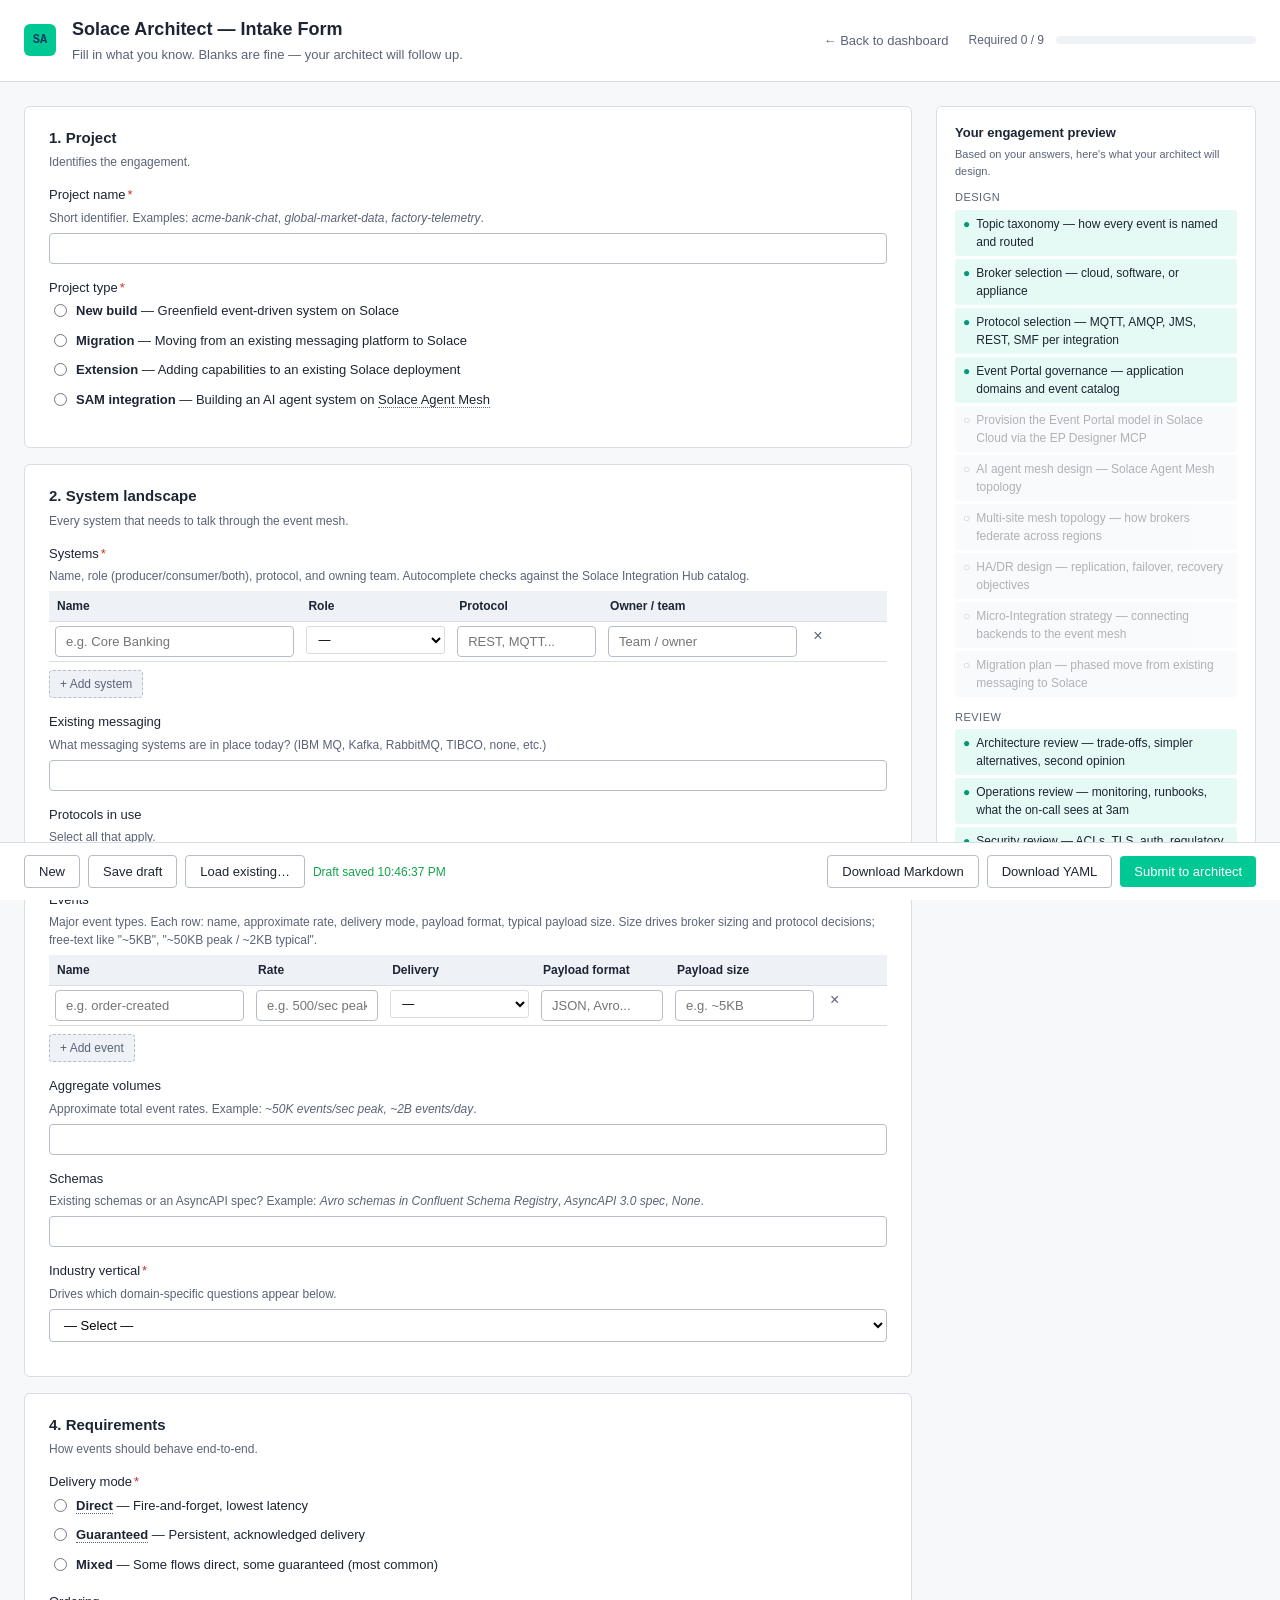
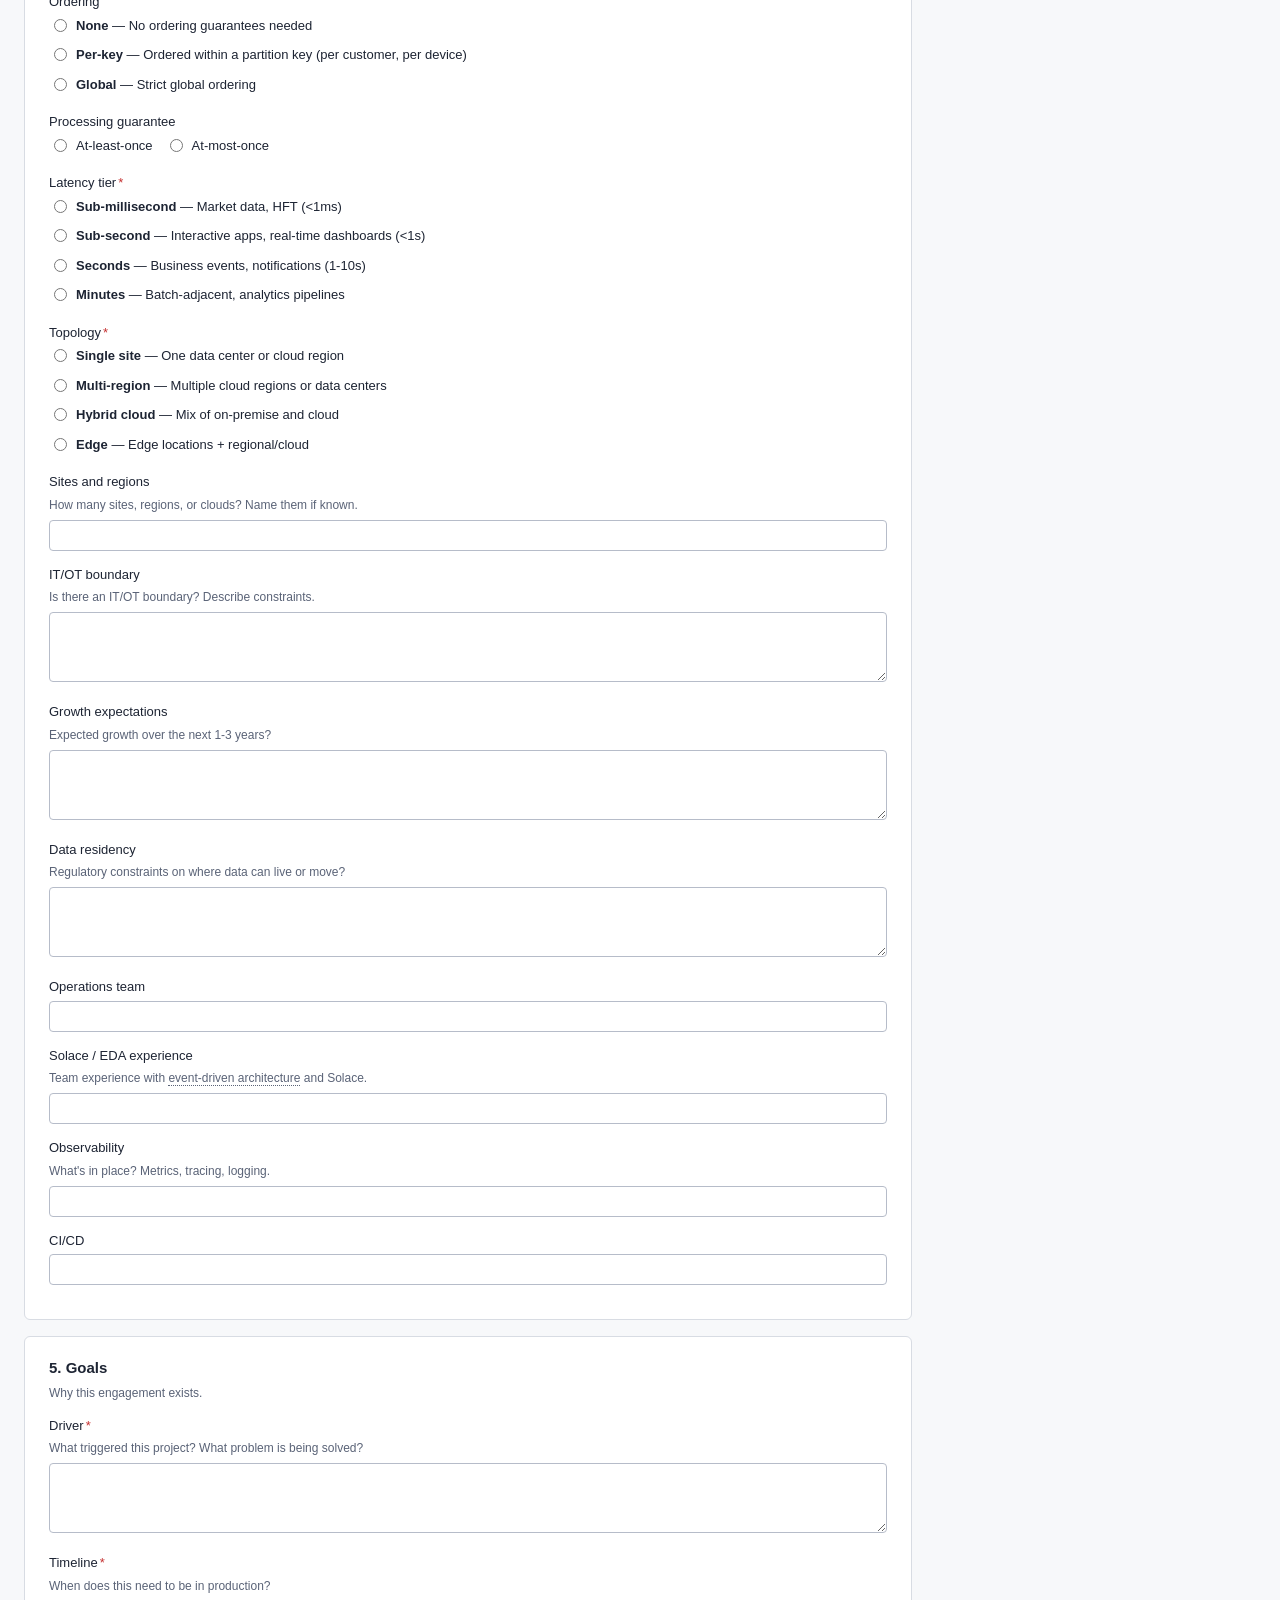
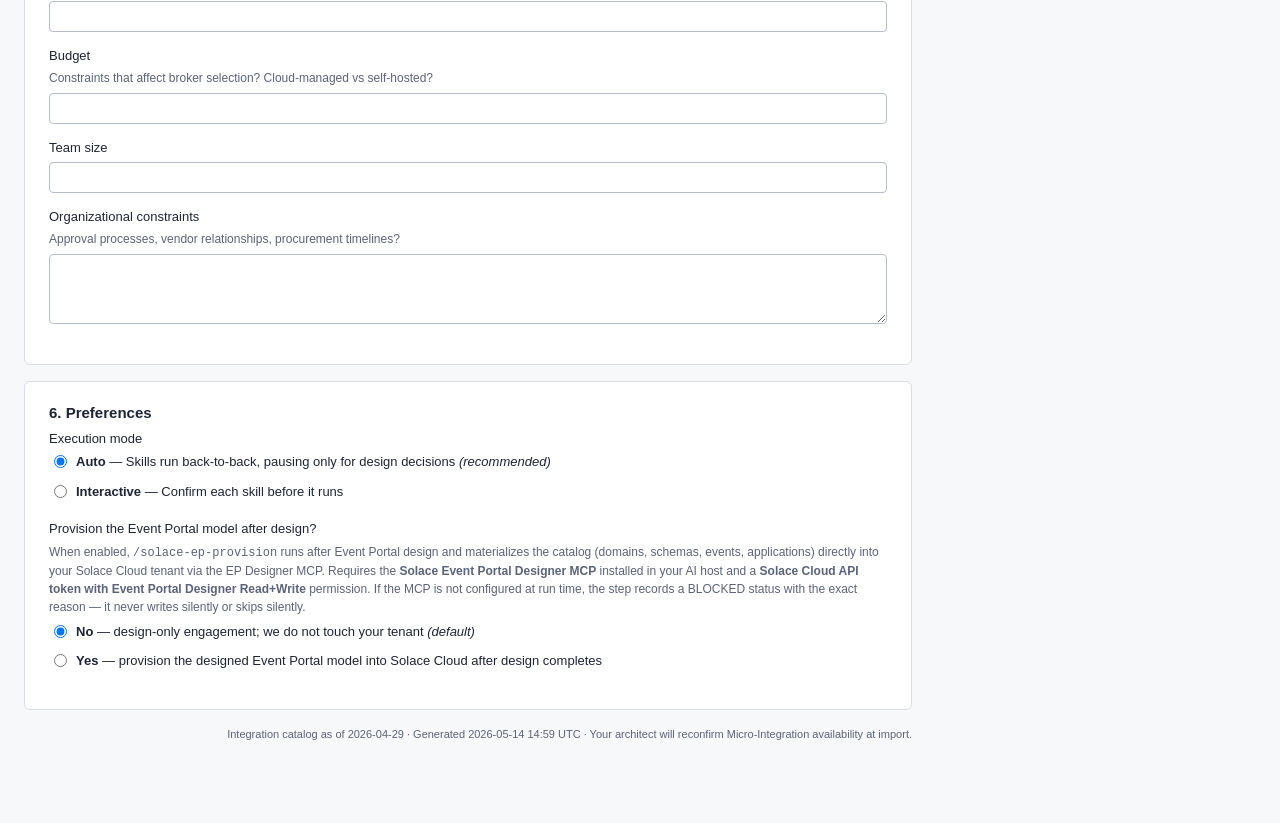
==== plugins/solace-architect-webui-entrypoint/src/solace_architect_webui_entrypoint/webui/intake/index.html @ f6e34185 "Add 'plugins/' from commit '13e31ca97fcaf0ee0a42623e2726225280660645' git-subtree-dir: plugins git-s" ====
<!DOCTYPE html>
<html lang="en">
<head>
<meta charset="utf-8">
<title>Solace Architect — Intake Form</title>
<meta name="viewport" content="width=device-width, initial-scale=1">
<style>
  :root {
    --bg: #f7f8fa;
    --surface: #ffffff;
    --border: #d8dce3;
    --border-strong: #b6bcc9;
    --text: #1d2433;
    --muted: #5a6377;
    --accent: #00c895;
    --accent-dark: #009974;
    --warn: #d97706;
    --error: #c53030;
    --ok: #16a34a;
    --chip-bg: #eef2f7;
    --tooltip-bg: #1d2433;
  }
  * { box-sizing: border-box; }
  body {
    margin: 0;
    font-family: -apple-system, BlinkMacSystemFont, "Segoe UI", Roboto, sans-serif;
    background: var(--bg);
    color: var(--text);
    font-size: 14px;
    line-height: 1.5;
  }
  header {
    background: var(--surface);
    border-bottom: 1px solid var(--border);
    padding: 16px 24px;
    position: sticky;
    top: 0;
    z-index: 100;
  }
  .header-row {
    display: flex;
    justify-content: space-between;
    align-items: center;
    gap: 16px;
    flex-wrap: wrap;
  }
  h1 { font-size: 18px; margin: 0; font-weight: 600; }
  .subtitle { color: var(--muted); font-size: 13px; margin-top: 2px; }
  .progress-wrap {
    display: flex;
    align-items: center;
    gap: 12px;
    font-size: 12px;
    color: var(--muted);
  }
  .progress-bar {
    width: 200px;
    height: 8px;
    background: var(--chip-bg);
    border-radius: 4px;
    overflow: hidden;
  }
  .progress-fill {
    height: 100%;
    background: var(--accent);
    transition: width 0.2s;
  }
  .layout {
    display: grid;
    grid-template-columns: minmax(0, 1fr) 320px;
    gap: 24px;
    padding: 24px;
    max-width: 1400px;
    margin: 0 auto;
  }
  @media (max-width: 980px) {
    .layout { grid-template-columns: 1fr; }
    aside.preview { position: static; }
  }
  main { min-width: 0; }
  section.card {
    background: var(--surface);
    border: 1px solid var(--border);
    border-radius: 6px;
    padding: 20px 24px;
    margin-bottom: 16px;
  }
  section.card h2 {
    font-size: 15px;
    margin: 0 0 4px 0;
    display: flex;
    align-items: center;
    gap: 8px;
  }
  section.card .section-hint {
    color: var(--muted);
    font-size: 12px;
    margin-bottom: 14px;
  }
  .field { margin-bottom: 14px; }
  .field label {
    display: block;
    font-weight: 500;
    margin-bottom: 4px;
    font-size: 13px;
  }
  .field .help {
    color: var(--muted);
    font-size: 12px;
    margin-bottom: 6px;
  }
  .field input[type="text"],
  .field input[type="email"],
  .field textarea,
  .field select {
    width: 100%;
    padding: 7px 10px;
    border: 1px solid var(--border-strong);
    border-radius: 4px;
    font-size: 13px;
    font-family: inherit;
    background: var(--surface);
  }
  .field textarea { min-height: 70px; resize: vertical; }
  .field input:focus, .field textarea:focus, .field select:focus {
    outline: none;
    border-color: var(--accent);
    box-shadow: 0 0 0 2px rgba(0,200,149,0.2);
  }
  .req-marker { color: var(--error); margin-left: 2px; }
  .radio-group, .check-group {
    display: flex;
    flex-direction: column;
    gap: 6px;
  }
  .radio-group.inline, .check-group.inline {
    flex-direction: row;
    flex-wrap: wrap;
    gap: 12px;
  }
  .radio-group label, .check-group label {
    display: flex;
    align-items: flex-start;
    gap: 6px;
    font-weight: normal;
    cursor: pointer;
  }
  .radio-group input, .check-group input { margin-top: 3px; }
  .radio-group .opt-desc {
    color: var(--muted);
    font-size: 12px;
    margin-left: 22px;
    margin-top: -2px;
  }
  table.repeater {
    width: 100%;
    border-collapse: collapse;
    margin-bottom: 8px;
  }
  table.repeater th {
    background: var(--chip-bg);
    text-align: left;
    padding: 6px 8px;
    font-size: 12px;
    font-weight: 600;
    border-bottom: 1px solid var(--border);
  }
  table.repeater td {
    padding: 4px 6px;
    border-bottom: 1px solid var(--border);
    vertical-align: top;
  }
  table.repeater td input, table.repeater td select {
    width: 100%;
    padding: 5px 7px;
    border: 1px solid var(--border);
    border-radius: 3px;
    font-size: 12px;
    font-family: inherit;
  }
  .row-delete {
    background: none;
    border: none;
    color: var(--muted);
    cursor: pointer;
    font-size: 16px;
    padding: 0 4px;
  }
  .row-delete:hover { color: var(--error); }
  .row-add {
    background: var(--chip-bg);
    border: 1px dashed var(--border-strong);
    color: var(--muted);
    padding: 6px 10px;
    border-radius: 4px;
    cursor: pointer;
    font-size: 12px;
  }
  .row-add:hover {
    background: var(--surface);
    color: var(--accent-dark);
    border-color: var(--accent);
    border-style: solid;
  }
  .domain-block { display: none; padding-top: 8px; border-top: 1px dashed var(--border); margin-top: 12px; }
  .domain-block.active { display: block; }
  .domain-block h3 { font-size: 13px; margin: 0 0 10px 0; color: var(--accent-dark); }
  .catalog-hint {
    background: rgba(0,200,149,0.08);
    border-left: 3px solid var(--accent);
    padding: 6px 10px;
    font-size: 12px;
    color: var(--text);
    border-radius: 3px;
    margin-top: 4px;
  }
  .catalog-hint.miss {
    background: rgba(217,119,6,0.08);
    border-left-color: var(--warn);
  }
  .catalog-hint.indirect {
    background: rgba(0,200,149,0.05);
    border-left-color: var(--accent-dark);
  }
  /* Tooltip for jargon */
  .glossed {
    border-bottom: 1px dotted var(--muted);
    cursor: help;
    position: relative;
  }
  .glossed:hover::after {
    content: attr(data-tip);
    position: absolute;
    bottom: 100%;
    left: 0;
    width: 280px;
    padding: 8px 10px;
    background: var(--tooltip-bg);
    color: white;
    border-radius: 4px;
    font-size: 12px;
    line-height: 1.4;
    z-index: 200;
    margin-bottom: 4px;
    box-shadow: 0 2px 6px rgba(0,0,0,0.2);
  }
  /* Sidebar */
  aside.preview {
    position: sticky;
    top: 90px;
    align-self: start;
    background: var(--surface);
    border: 1px solid var(--border);
    border-radius: 6px;
    padding: 16px 18px;
    max-height: calc(100vh - 120px);
    overflow-y: auto;
  }
  aside.preview h3 {
    font-size: 13px;
    margin: 0 0 4px 0;
    color: var(--text);
  }
  aside.preview .preview-hint {
    font-size: 11px;
    color: var(--muted);
    margin-bottom: 10px;
  }
  .phase {
    margin-bottom: 12px;
  }
  .phase-title {
    font-size: 11px;
    text-transform: uppercase;
    color: var(--muted);
    letter-spacing: 0.5px;
    margin-bottom: 4px;
  }
  .outcome {
    font-size: 12px;
    padding: 5px 8px;
    border-radius: 3px;
    margin-bottom: 3px;
    background: var(--chip-bg);
    color: var(--text);
    display: flex;
    gap: 6px;
    align-items: flex-start;
  }
  .outcome.included { background: rgba(0,200,149,0.1); }
  .outcome.always { color: var(--text); }
  .outcome.conditional-off { opacity: 0.35; }
  .outcome .marker { color: var(--accent-dark); font-weight: bold; }
  .outcome .marker.off { color: var(--muted); }
  .preview-count {
    font-size: 12px;
    color: var(--muted);
    padding-top: 8px;
    border-top: 1px solid var(--border);
    margin-top: 8px;
  }
  /* Footer / actions */
  .actions {
    position: sticky;
    bottom: 0;
    background: var(--surface);
    border-top: 1px solid var(--border);
    padding: 12px 24px;
    display: flex;
    gap: 8px;
    align-items: center;
    flex-wrap: wrap;
    z-index: 50;
  }
  .actions .spacer { flex: 1; }
  button.primary {
    background: var(--accent);
    color: white;
    border: none;
    padding: 8px 14px;
    border-radius: 4px;
    cursor: pointer;
    font-size: 13px;
    font-weight: 500;
  }
  button.primary:hover { background: var(--accent-dark); }
  button.secondary {
    background: var(--surface);
    color: var(--text);
    border: 1px solid var(--border-strong);
    padding: 8px 14px;
    border-radius: 4px;
    cursor: pointer;
    font-size: 13px;
  }
  button.secondary:hover { border-color: var(--accent); color: var(--accent-dark); }
  .draft-status {
    font-size: 12px;
    color: var(--muted);
  }
  .draft-status.saved { color: var(--ok); }
  .stamp {
    font-size: 11px;
    color: var(--muted);
    text-align: right;
  }
</style>
</head>
<body>
<header>
  <div class="header-row">
    <div style="display:flex; align-items:center; gap:16px;">
      <a href="/" style="text-decoration:none; display:flex; align-items:center; gap:10px; color:inherit;">
        <span style="display:inline-grid; place-items:center; width:32px; height:32px; border-radius:6px; background:var(--accent); color:#093B5F; font-family:'Space Mono',monospace; font-weight:700; font-size:12px;">SA</span>
      </a>
      <div>
        <h1>Solace Architect — Intake Form</h1>
        <div class="subtitle">Fill in what you know. Blanks are fine — your architect will follow up.</div>
      </div>
    </div>
    <div style="display:flex; align-items:center; gap:20px;">
      <a href="/" style="font-size:13px; color:var(--muted); text-decoration:none;">← Back to dashboard</a>
      <div class="progress-wrap">
        <span id="prog-label">Required 0 / 9</span>
        <div class="progress-bar"><div class="progress-fill" id="prog-fill"></div></div>
      </div>
    </div>
  </div>
</header>

<div class="layout">
<main>

<!-- ── Section 1: Project ─────────────────────────────────────────────── -->
<section class="card">
  <h2>1. Project</h2>
  <div class="section-hint">Identifies the engagement.</div>

  <div class="field">
    <label>Project name<span class="req-marker">*</span></label>
    <div class="help">Short identifier. Examples: <em>acme-bank-chat</em>, <em>global-market-data</em>, <em>factory-telemetry</em>.</div>
    <input type="text" id="project_name" data-path="project.name" data-required="1">
  </div>

  <div class="field">
    <label>Project type<span class="req-marker">*</span></label>
    <div class="radio-group">
      <label><input type="radio" name="project_type" value="new_build" data-path="project.type" data-required="1"> <span><strong>New build</strong> — Greenfield event-driven system on Solace</span></label>
      <label><input type="radio" name="project_type" value="migration" data-path="project.type"> <span><strong>Migration</strong> — Moving from an existing messaging platform to Solace</span></label>
      <label><input type="radio" name="project_type" value="extension" data-path="project.type"> <span><strong>Extension</strong> — Adding capabilities to an existing Solace deployment</span></label>
      <label><input type="radio" name="project_type" value="sam" data-path="project.type"> <span><strong>SAM integration</strong> — Building an AI agent system on <span class="glossed" data-tip="Solace Agent Mesh — Solace's AI agent orchestration framework.">Solace Agent Mesh</span></span></label>
    </div>
  </div>
</section>

<!-- ── Section 2: System Landscape ────────────────────────────────────── -->
<section class="card">
  <h2>2. System landscape</h2>
  <div class="section-hint">Every system that needs to talk through the event mesh.</div>

  <div class="field">
    <label>Systems<span class="req-marker">*</span></label>
    <div class="help">Name, role (producer/consumer/both), protocol, and owning team. Autocomplete checks against the Solace Integration Hub catalog.</div>
    <table class="repeater" id="systems-table">
      <thead>
        <tr>
          <th style="width:30%">Name</th>
          <th style="width:18%">Role</th>
          <th style="width:18%">Protocol</th>
          <th style="width:24%">Owner / team</th>
          <th style="width:10%"></th>
        </tr>
      </thead>
      <tbody id="systems-body"></tbody>
    </table>
    <button class="row-add" type="button" onclick="addSystemRow()">+ Add system</button>
    <div id="catalog-summary"></div>
  </div>

  <div class="field">
    <label>Existing messaging</label>
    <div class="help">What messaging systems are in place today? (IBM MQ, Kafka, RabbitMQ, TIBCO, none, etc.)</div>
    <input type="text" data-path="landscape.existing_messaging">
  </div>

  <div class="field">
    <label>Protocols in use</label>
    <div class="help">Select all that apply.</div>
    <div class="check-group inline">
      <label><input type="checkbox" data-protocol="REST"> REST</label>
      <label><input type="checkbox" data-protocol="MQTT"> MQTT</label>
      <label><input type="checkbox" data-protocol="AMQP"> AMQP</label>
      <label><input type="checkbox" data-protocol="JMS"> JMS</label>
      <label><input type="checkbox" data-protocol="SMF"> SMF</label>
      <label><input type="checkbox" data-protocol="WebSocket"> WebSocket</label>
      <label><input type="checkbox" data-protocol="gRPC"> gRPC</label>
      <label><input type="checkbox" data-protocol="FIX"> FIX</label>
      <label><input type="checkbox" data-protocol="Kafka"> Kafka</label>
    </div>
  </div>

  <div class="field">
    <label>Events</label>
    <div class="help">Major event types. Each row: name, approximate rate, delivery mode, payload format, typical payload size. Size drives broker sizing and protocol decisions; free-text like "~5KB", "~50KB peak / ~2KB typical".</div>
    <table class="repeater" id="events-table">
      <thead>
        <tr>
          <th style="width:24%">Name</th>
          <th style="width:16%">Rate</th>
          <th style="width:18%">Delivery</th>
          <th style="width:16%">Payload format</th>
          <th style="width:18%">Payload size</th>
          <th style="width:8%"></th>
        </tr>
      </thead>
      <tbody id="events-body"></tbody>
    </table>
    <button class="row-add" type="button" onclick="addEventRow()">+ Add event</button>
  </div>

  <div class="field">
    <label>Aggregate volumes</label>
    <div class="help">Approximate total event rates. Example: <em>~50K events/sec peak, ~2B events/day</em>.</div>
    <input type="text" data-path="landscape.volumes">
  </div>

  <div class="field">
    <label>Schemas</label>
    <div class="help">Existing schemas or an AsyncAPI spec? Example: <em>Avro schemas in Confluent Schema Registry</em>, <em>AsyncAPI 3.0 spec</em>, <em>None</em>.</div>
    <input type="text" data-path="landscape.schemas">
  </div>

  <div class="field">
    <label>Industry vertical<span class="req-marker">*</span></label>
    <div class="help">Drives which domain-specific questions appear below.</div>
    <select id="vertical" data-path="landscape.vertical" data-required="1" onchange="onVerticalChange()">
      <option value="">— Select —</option>
      <option value="banking">Banking / Financial Services</option>
      <option value="capital_markets">Capital Markets</option>
      <option value="manufacturing">Manufacturing / IoT</option>
      <option value="healthcare">Healthcare</option>
      <option value="retail">Retail</option>
      <option value="telecom">Telecom</option>
      <option value="logistics">Logistics</option>
      <option value="energy">Energy / Utilities</option>
      <option value="government">Government</option>
      <option value="other">Other</option>
    </select>
  </div>
</section>

<!-- ── Section 3: Domain details (conditional) ────────────────────────── -->
<section class="card" id="domain-card" style="display:none">
  <h2>3. Domain details</h2>
  <div class="section-hint">Industry-specific questions. Only the section matching your vertical is shown.</div>

  <div class="domain-block" data-domain="banking">
    <h3>Banking / Financial Services</h3>
    <div class="field"><label>Regulatory constraints</label>
      <div class="help">PCI-DSS? Data residency rules? Audit trail requirements? Encryption at rest and in transit?</div>
      <textarea data-path="domain.banking.regulatory_constraints"></textarea></div>
    <div class="field"><label>Existing messaging infrastructure</label>
      <div class="help">IBM MQ, TIBCO, Kafka today? This drives Micro-Integration strategy.</div>
      <textarea data-path="domain.banking.existing_messaging_infrastructure"></textarea></div>
    <div class="field"><label>Authorization model</label>
      <div class="help">How do customer permission scopes flow from channel (web, mobile) to backends? Existing IAM (OIDC, SAML)?</div>
      <textarea data-path="domain.banking.authorization_model"></textarea></div>
    <div class="field"><label>Data classification</label>
      <div class="help">Which data classes need <span class="glossed" data-tip="Persistent, acknowledged delivery — the broker spools until the consumer confirms.">Guaranteed messaging</span> versus <span class="glossed" data-tip="Fire-and-forget, lowest latency, no persistence.">Direct messaging</span>?</div>
      <textarea data-path="domain.banking.data_classification"></textarea></div>
    <div class="field"><label>Internal vs customer-facing</label>
      <div class="help">For customers, internal staff, or both?</div>
      <textarea data-path="domain.banking.internal_vs_customer_facing"></textarea></div>
  </div>

  <div class="domain-block" data-domain="capital_markets">
    <h3>Capital Markets</h3>
    <div class="field"><label>Latency budget</label>
      <div class="help">Hot path latency (market data to trader screen)? Audit path latency?</div>
      <textarea data-path="domain.capital_markets.latency_budget"></textarea></div>
    <div class="field"><label>Global topology</label>
      <div class="help">Trading hubs and asset classes per hub.</div>
      <textarea data-path="domain.capital_markets.global_topology"></textarea></div>
    <div class="field"><label>Feed infrastructure</label>
      <div class="help">Feed handlers and providers (Bloomberg, Refinitiv, direct exchange feeds). Protocols they publish on (FIX, proprietary binary, TCP multicast).</div>
      <textarea data-path="domain.capital_markets.feed_infrastructure"></textarea></div>
    <div class="field"><label>Existing messaging</label>
      <div class="help">Existing middleware (Kafka, TIBCO, 29West/Informatica, Solace already)?</div>
      <textarea data-path="domain.capital_markets.existing_messaging"></textarea></div>
    <div class="field"><label>Compliance and replay</label>
      <div class="help">Which event streams must be replayable for regulatory audit? Retention period?</div>
      <textarea data-path="domain.capital_markets.compliance_and_replay"></textarea></div>
  </div>

  <div class="domain-block" data-domain="manufacturing">
    <h3>Manufacturing / IoT</h3>
    <div class="field"><label>OT protocol inventory</label>
      <div class="help">Protocols machines and sensors speak (OPC UA, Modbus, MQTT, DDS, proprietary).</div>
      <textarea data-path="domain.manufacturing.ot_protocol_inventory"></textarea></div>
    <div class="field"><label>Edge constraints</label>
      <div class="help">Compute at the plant floor? Can a Solace Software Event Broker run there? WAN reliability to regional/cloud?</div>
      <textarea data-path="domain.manufacturing.edge_constraints"></textarea></div>
    <div class="field"><label>Telemetry vs command</label>
      <div class="help">One-way telemetry only, or bidirectional with commands?</div>
      <textarea data-path="domain.manufacturing.telemetry_vs_command"></textarea></div>
    <div class="field"><label>Existing historians and MES</label>
      <div class="help">OSIsoft PI, Siemens MindSphere, Rockwell FactoryTalk, etc.?</div>
      <textarea data-path="domain.manufacturing.existing_historians_mes"></textarea></div>
  </div>

  <div class="domain-block" data-domain="healthcare">
    <h3>Healthcare</h3>
    <div class="field"><label>HIPAA / PHI</label>
      <div class="help">Which events contain PHI? Encryption, access control, audit requirements?</div>
      <textarea data-path="domain.healthcare.hipaa_phi"></textarea></div>
    <div class="field"><label>Interoperability standards</label>
      <div class="help">HL7v2, FHIR, or both? What EHR system (Epic, Cerner, Meditech)?</div>
      <textarea data-path="domain.healthcare.interoperability_standards"></textarea></div>
    <div class="field"><label>Real-time vs batch</label>
      <div class="help">Which clinical events need real-time distribution (alerts, orders, results) vs batch (billing, reporting)?</div>
      <textarea data-path="domain.healthcare.realtime_vs_batch"></textarea></div>
  </div>
</section>

<!-- ── Section 4: Requirements ───────────────────────────────────────── -->
<section class="card">
  <h2>4. Requirements</h2>
  <div class="section-hint">How events should behave end-to-end.</div>

  <div class="field">
    <label>Delivery mode<span class="req-marker">*</span></label>
    <div class="radio-group">
      <label><input type="radio" name="delivery_mode" value="direct" data-path="requirements.delivery_mode" data-required="1"> <span><strong><span class="glossed" data-tip="Fire-and-forget, lowest latency, no persistence.">Direct</span></strong> — Fire-and-forget, lowest latency</span></label>
      <label><input type="radio" name="delivery_mode" value="guaranteed" data-path="requirements.delivery_mode"> <span><strong><span class="glossed" data-tip="Persistent, acknowledged delivery — the broker spools until the consumer confirms.">Guaranteed</span></strong> — Persistent, acknowledged delivery</span></label>
      <label><input type="radio" name="delivery_mode" value="mixed" data-path="requirements.delivery_mode"> <span><strong>Mixed</strong> — Some flows direct, some guaranteed (most common)</span></label>
    </div>
  </div>

  <div class="field">
    <label>Ordering</label>
    <div class="radio-group">
      <label><input type="radio" name="ordering" value="none" data-path="requirements.ordering"> <span><strong>None</strong> — No ordering guarantees needed</span></label>
      <label><input type="radio" name="ordering" value="per_key" data-path="requirements.ordering"> <span><strong>Per-key</strong> — Ordered within a partition key (per customer, per device)</span></label>
      <label><input type="radio" name="ordering" value="global" data-path="requirements.ordering"> <span><strong>Global</strong> — Strict global ordering</span></label>
    </div>
  </div>

  <div class="field">
    <label>Processing guarantee</label>
    <div class="radio-group inline">
      <label><input type="radio" name="processing_guarantee" value="at_least_once" data-path="requirements.processing_guarantee"> At-least-once</label>
      <label><input type="radio" name="processing_guarantee" value="at_most_once" data-path="requirements.processing_guarantee"> At-most-once</label>
    </div>
  </div>

  <div class="field">
    <label>Latency tier<span class="req-marker">*</span></label>
    <div class="radio-group">
      <label><input type="radio" name="latency_tier" value="sub_millisecond" data-path="requirements.latency_tier" data-required="1"> <span><strong>Sub-millisecond</strong> — Market data, HFT (&lt;1ms)</span></label>
      <label><input type="radio" name="latency_tier" value="sub_second" data-path="requirements.latency_tier"> <span><strong>Sub-second</strong> — Interactive apps, real-time dashboards (&lt;1s)</span></label>
      <label><input type="radio" name="latency_tier" value="seconds" data-path="requirements.latency_tier"> <span><strong>Seconds</strong> — Business events, notifications (1-10s)</span></label>
      <label><input type="radio" name="latency_tier" value="minutes" data-path="requirements.latency_tier"> <span><strong>Minutes</strong> — Batch-adjacent, analytics pipelines</span></label>
    </div>
  </div>

  <div class="field">
    <label>Topology<span class="req-marker">*</span></label>
    <div class="radio-group">
      <label><input type="radio" name="topology" value="single_site" data-path="requirements.topology" data-required="1" onchange="updatePreview()"> <span><strong>Single site</strong> — One data center or cloud region</span></label>
      <label><input type="radio" name="topology" value="multi_region" data-path="requirements.topology" onchange="updatePreview()"> <span><strong>Multi-region</strong> — Multiple cloud regions or data centers</span></label>
      <label><input type="radio" name="topology" value="hybrid_cloud" data-path="requirements.topology" onchange="updatePreview()"> <span><strong>Hybrid cloud</strong> — Mix of on-premise and cloud</span></label>
      <label><input type="radio" name="topology" value="edge" data-path="requirements.topology" onchange="updatePreview()"> <span><strong>Edge</strong> — Edge locations + regional/cloud</span></label>
    </div>
  </div>

  <div class="field">
    <label>Sites and regions</label>
    <div class="help">How many sites, regions, or clouds? Name them if known.</div>
    <input type="text" data-path="requirements.sites_and_regions">
  </div>

  <div class="field">
    <label>IT/OT boundary</label>
    <div class="help">Is there an IT/OT boundary? Describe constraints.</div>
    <textarea data-path="requirements.it_ot_boundary"></textarea>
  </div>

  <div class="field">
    <label>Growth expectations</label>
    <div class="help">Expected growth over the next 1-3 years?</div>
    <textarea data-path="requirements.growth_expectations"></textarea>
  </div>

  <div class="field">
    <label>Data residency</label>
    <div class="help">Regulatory constraints on where data can live or move?</div>
    <textarea data-path="requirements.data_residency"></textarea>
  </div>

  <div class="field">
    <label>Operations team</label>
    <input type="text" data-path="requirements.operations_team">
  </div>

  <div class="field">
    <label>Solace / EDA experience</label>
    <div class="help">Team experience with <span class="glossed" data-tip="Event-driven architecture — systems coordinated by emitting and reacting to events.">event-driven architecture</span> and Solace.</div>
    <input type="text" data-path="requirements.solace_experience">
  </div>

  <div class="field">
    <label>Observability</label>
    <div class="help">What's in place? Metrics, tracing, logging.</div>
    <input type="text" data-path="requirements.observability">
  </div>

  <div class="field">
    <label>CI/CD</label>
    <input type="text" data-path="requirements.cicd">
  </div>
</section>

<!-- ── Section 5: Goals ──────────────────────────────────────────────── -->
<section class="card">
  <h2>5. Goals</h2>
  <div class="section-hint">Why this engagement exists.</div>

  <div class="field">
    <label>Driver<span class="req-marker">*</span></label>
    <div class="help">What triggered this project? What problem is being solved?</div>
    <textarea data-path="goals.driver" data-required="1"></textarea>
  </div>

  <div class="field">
    <label>Timeline<span class="req-marker">*</span></label>
    <div class="help">When does this need to be in production?</div>
    <input type="text" data-path="goals.timeline" data-required="1">
  </div>

  <div class="field">
    <label>Budget</label>
    <div class="help">Constraints that affect broker selection? Cloud-managed vs self-hosted?</div>
    <input type="text" data-path="goals.budget">
  </div>

  <div class="field">
    <label>Team size</label>
    <input type="text" data-path="goals.team_size">
  </div>

  <div class="field">
    <label>Organizational constraints</label>
    <div class="help">Approval processes, vendor relationships, procurement timelines?</div>
    <textarea data-path="goals.organizational_constraints"></textarea>
  </div>
</section>

<!-- ── Section 6: Preferences ────────────────────────────────────────── -->
<section class="card">
  <h2>6. Preferences</h2>

  <div class="field">
    <label>Execution mode</label>
    <div class="radio-group">
      <label><input type="radio" name="execution_mode" value="auto" data-path="preferences.execution_mode" checked> <span><strong>Auto</strong> — Skills run back-to-back, pausing only for design decisions <em>(recommended)</em></span></label>
      <label><input type="radio" name="execution_mode" value="interactive" data-path="preferences.execution_mode"> <span><strong>Interactive</strong> — Confirm each skill before it runs</span></label>
    </div>
  </div>

  <div class="field">
    <label>Provision the Event Portal model after design?</label>
    <div class="help">When enabled, <code>/solace-ep-provision</code> runs after Event Portal design and materializes the catalog (domains, schemas, events, applications) directly into your Solace Cloud tenant via the EP Designer MCP. Requires the <strong>Solace Event Portal Designer MCP</strong> installed in your AI host and a <strong>Solace Cloud API token with Event Portal Designer Read+Write</strong> permission. If the MCP is not configured at run time, the step records a BLOCKED status with the exact reason — it never writes silently or skips silently.</div>
    <div class="radio-group">
      <label><input type="radio" name="provision_event_portal" value="false" data-path="preferences.provision_event_portal" data-bool="1" checked onchange="updatePreview()"> <span><strong>No</strong> — design-only engagement; we do not touch your tenant <em>(default)</em></span></label>
      <label><input type="radio" name="provision_event_portal" value="true" data-path="preferences.provision_event_portal" data-bool="1" onchange="updatePreview()"> <span><strong>Yes</strong> — provision the designed Event Portal model into Solace Cloud after design completes</span></label>
    </div>
  </div>
</section>

<div class="stamp" id="stamp">
  Integration catalog as of <span id="catalog-refreshed">2026-04-29</span>
  · Generated <span id="generated-at">2026-05-14 14:59 UTC</span>
  · Your architect will reconfirm Micro-Integration availability at import.
</div>

</main>

<aside class="preview">
  <h3>Your engagement preview</h3>
  <div class="preview-hint">Based on your answers, here's what your architect will design.</div>
  <div id="preview-content"></div>
  <div class="preview-count" id="preview-count"></div>
</aside>
</div>

<div class="actions">
  <button class="secondary" type="button" onclick="newIntake()" title="Empty all fields and prepare a fresh intake. Any unsaved draft is discarded.">New</button>
  <button class="secondary" type="button" onclick="saveDraft()">Save draft</button>
  <button class="secondary" type="button" onclick="openLoadIntakeModal()" title="Load an existing engagement's intake into this form for review or copy-paste-edit">Load existing…</button>
  <span class="draft-status" id="draft-status"></span>
  <span class="spacer"></span>
  <button class="secondary" type="button" onclick="downloadMD()">Download Markdown</button>
  <button class="secondary" type="button" id="btn-download-yaml" onclick="downloadYAML()">Download YAML</button>
  <button class="primary" type="button" id="btn-submit" style="display:none" onclick="submitToServer()">Submit to architect</button>
</div>

<!-- Load-existing modal — two ways to populate the form: pick a saved
     engagement, or upload a JSON / YAML / Markdown file shared by a teammate. -->
<div id="load-intake-modal" style="display:none; position:fixed; inset:0; background:rgba(15,42,68,0.45); z-index:300; align-items:center; justify-content:center;">
  <div style="background:var(--surface); border-radius:8px; width:min(560px, 92vw); max-height:85vh; overflow:auto; padding:20px 22px;">
    <h3 style="margin:0 0 4px; color:var(--primary);">Load an existing intake</h3>
    <p style="margin:0 0 14px; color:var(--muted); font-size:13px;">Populate this form from a saved engagement or an intake file shared by a teammate.</p>

    <div style="display:flex; flex-direction:column; gap:18px;">

      <section>
        <div style="font-family:'Space Mono', monospace; font-size:10px; text-transform:uppercase; letter-spacing:1.2px; color:var(--muted); font-weight:700; margin-bottom:8px;">From a saved engagement</div>
        <div id="load-intake-list" style="display:flex; flex-direction:column; gap:6px; max-height:34vh; overflow:auto;">
          <div style="color:var(--muted); font-size:13px;">Loading engagements…</div>
        </div>
      </section>

      <div style="display:flex; align-items:center; gap:10px; color:var(--muted); font-size:11px;">
        <div style="flex:1; height:1px; background:var(--border);"></div>
        <span>OR</span>
        <div style="flex:1; height:1px; background:var(--border);"></div>
      </div>

      <section>
        <div style="font-family:'Space Mono', monospace; font-size:10px; text-transform:uppercase; letter-spacing:1.2px; color:var(--muted); font-weight:700; margin-bottom:8px;">From a file (shared by another user)</div>
        <p style="margin:0 0 10px; color:var(--muted); font-size:12px; line-height:1.5;">Pick a <code>.json</code>, <code>.yaml</code>, or <code>.md</code> file. JSON and YAML round-trip cleanly; Markdown imports best-effort from the structure "Download Markdown" produces.</p>
        <input type="file" id="load-intake-file" accept=".json,.yaml,.yml,.md,application/json,text/yaml,text/markdown" style="display:block; width:100%; padding:8px; border:1px dashed var(--border); border-radius:4px; font-size:13px; cursor:pointer; background:var(--bg);" onchange="loadIntakeFromFile(this.files[0])">
        <div id="load-intake-file-status" style="margin-top:8px; font-size:12px; min-height:16px;"></div>
      </section>
    </div>

    <div style="display:flex; justify-content:flex-end; gap:8px; margin-top:18px;">
      <button class="secondary" type="button" onclick="closeLoadIntakeModal()">Cancel</button>
    </div>
  </div>
</div>

<div id="submit-result" style="display:none; position:fixed; top:80px; right:24px; max-width:380px; background:var(--surface); border:1px solid var(--accent); border-radius:6px; padding:14px 16px; box-shadow:0 4px 16px rgba(0,0,0,0.12); z-index:200;">
  <div style="font-weight:600; color:var(--accent-dark); margin-bottom:6px;">Saved</div>
  <div id="submit-result-body" style="font-size:13px; color:var(--text);"></div>
  <button class="secondary" type="button" style="margin-top:10px;" onclick="document.getElementById('submit-result').style.display='none'">Dismiss</button>
</div>

<script>
// ───────────────────────────────────────────────────────────────────────────
//  Embedded data
// ───────────────────────────────────────────────────────────────────────────
const CATALOG = {"refreshed": "2026-04-29", "entries": [{"name": "Amazon S3", "direction": "Source", "platform": "Cloud-Managed, Self-Managed", "notes": "File/object events into Solace", "category": "Amazon Web Services (AWS)"}, {"name": "Amazon S3 Producer", "direction": "Target", "platform": "Broker Integrated", "notes": "Events from Solace to S3 via REST delivery points", "category": "Amazon Web Services (AWS)"}, {"name": "Amazon SQS", "direction": "Source, Target", "platform": "Broker Integrated, Cloud-Managed, Self-Managed", "notes": "Bridges Solace and SQS queues", "category": "Amazon Web Services (AWS)"}, {"name": "Amazon SNS", "direction": "Target", "platform": "Broker Integrated, Cloud-Managed, Self-Managed", "notes": "Publish events to SNS topics", "category": "Amazon Web Services (AWS)"}, {"name": "Amazon Kinesis Data Streams", "direction": "Source, Target", "platform": "Self-Managed", "notes": "Kinesis clients as event mesh participants", "category": "Amazon Web Services (AWS)"}, {"name": "Amazon MSK", "direction": "Source, Target", "platform": "Broker Integrated", "notes": "Managed Kafka via integrated Kafka bridge", "category": "Amazon Web Services (AWS)"}, {"name": "AWS Lambda Producer", "direction": "Target", "platform": "Broker Integrated", "notes": "Trigger Lambda functions from broker events", "category": "Amazon Web Services (AWS)"}, {"name": "Google Pub/Sub", "direction": "Source, Target", "platform": "Cloud-Managed, Self-Managed", "notes": "Bridge between Solace and GCP Pub/Sub", "category": "Google Cloud Platform (GCP)"}, {"name": "Google Cloud Storage Producer", "direction": "Target", "platform": "Broker Integrated", "notes": "Events to GCS via REST delivery points", "category": "Google Cloud Platform (GCP)"}, {"name": "Google Cloud Functions Producer", "direction": "Target", "platform": "Broker Integrated", "notes": "Trigger Cloud Functions from broker events", "category": "Google Cloud Platform (GCP)"}, {"name": "Google Cloud Run Producer", "direction": "Target", "platform": "Broker Integrated", "notes": "Trigger Cloud Run from broker events", "category": "Google Cloud Platform (GCP)"}, {"name": "Google Cloud Bigtable", "direction": "Target", "platform": "Community", "notes": "Via GCP Cloud Functions", "category": "Google Cloud Platform (GCP)"}, {"name": "Azure Event Hubs Producer", "direction": "Target", "platform": "Broker Integrated", "notes": "Events to Azure Event Hubs", "category": "Microsoft Azure"}, {"name": "Azure Service Bus", "direction": "Source, Target", "platform": "Self-Managed", "notes": "Bridge between Solace and Azure Service Bus", "category": "Microsoft Azure"}, {"name": "Azure Functions Consumer", "direction": "Source", "platform": "Broker Integrated", "notes": "Consume events via Azure Functions", "category": "Microsoft Azure"}, {"name": "Azure Functions Producer", "direction": "Target", "platform": "Broker Integrated", "notes": "Trigger Azure Functions from broker events", "category": "Microsoft Azure"}, {"name": "Azure Data Lake Storage (Gen 2)", "direction": "Target", "platform": "Broker Integrated", "notes": "Store events in ADLS via REST delivery points", "category": "Microsoft Azure"}, {"name": "PostgreSQL CDC", "direction": "Source", "platform": "Cloud-Managed, Self-Managed", "notes": "Event-enable PostgreSQL databases", "category": "Change Data Capture (CDC)"}, {"name": "MySQL CDC", "direction": "Source", "platform": "Cloud-Managed, Self-Managed", "notes": "Event-enable MySQL databases", "category": "Change Data Capture (CDC)"}, {"name": "Oracle CDC", "direction": "Source", "platform": "Self-Managed", "notes": "Event-enable Oracle databases", "category": "Change Data Capture (CDC)"}, {"name": "IBM DB2 CDC", "direction": "Source", "platform": "Self-Managed", "notes": "Event-enable DB2 databases", "category": "Change Data Capture (CDC)"}, {"name": "MongoDB CDC", "direction": "Source", "platform": "Self-Managed", "notes": "Event-enable MongoDB via change streams", "category": "Change Data Capture (CDC)"}, {"name": "Debezium (CDC): MySQL", "direction": "Source", "platform": "Self-Managed", "notes": "MySQL CDC via Debezium", "category": "Change Data Capture (CDC)"}, {"name": "Databases (JPA)", "direction": "Source, Target", "platform": "Self-Managed", "notes": "2-way integration via Java Persistence API; supports many RDBMS", "category": "General database"}, {"name": "Couchbase", "direction": "Source, Target", "platform": "Self-Managed", "notes": "2-way integration via database change protocol (DCP)", "category": "General database"}, {"name": "Snowflake", "direction": "Target", "platform": "Cloud-Managed, Self-Managed", "notes": "Via Snowpipe Streaming API or Snowpipe API with stages", "category": "General database"}, {"name": "Oracle Advanced Queuing (AQ)", "direction": "Source, Target", "platform": "Self-Managed", "notes": "Bridge with Oracle AQ", "category": "General database"}, {"name": "Oracle Golden Gate", "direction": "Source", "platform": "Self-Managed", "notes": "CDC via Oracle GoldenGate", "category": "General database"}, {"name": "Gluesync", "direction": "Source", "platform": "Community", "notes": "Multi-source streaming: SQL Server, PostgreSQL, MariaDB, MySQL, MongoDB, Couchbase", "category": "General database"}, {"name": "Qdrant (Beta)", "direction": "Target", "platform": "Cloud-Managed", "notes": "Vector database for AI/RAG workloads", "category": "General database"}, {"name": "Apache Kafka (Integrated)", "direction": "Source, Target", "platform": "Broker Integrated", "notes": "Built-in Kafka bridge in broker 10.6.1+", "category": "Messaging and eventing"}, {"name": "Aiven Managed Apache Kafka", "direction": "Source, Target", "platform": "Broker Integrated", "notes": "Aiven-hosted Kafka via integrated bridge", "category": "Messaging and eventing"}, {"name": "Confluent", "direction": "Source, Target", "platform": "Broker Integrated", "notes": "Confluent Platform via integrated Kafka bridge", "category": "Messaging and eventing"}, {"name": "Kafka Connect Source", "direction": "Source", "platform": "Self-Managed", "notes": "Solace as Kafka Connect source connector", "category": "Messaging and eventing"}, {"name": "Kafka Connect Sink", "direction": "Target", "platform": "Self-Managed", "notes": "Solace as Kafka Connect sink connector", "category": "Messaging and eventing"}, {"name": "IBM MQ", "direction": "Source, Target", "platform": "Self-Managed", "notes": "Bridge between Solace and IBM MQ", "category": "Messaging and eventing"}, {"name": "JMS", "direction": "Source, Target", "platform": "Self-Managed", "notes": "Generic JMS integration", "category": "Messaging and eventing"}, {"name": "TIBCO EMS", "direction": "Source, Target", "platform": "Self-Managed", "notes": "Bridge between Solace and TIBCO EMS", "category": "Messaging and eventing"}, {"name": "NATS", "direction": "Source, Target", "platform": "Self-Managed", "notes": "Bridge between Solace and NATS", "category": "Messaging and eventing"}, {"name": "MQTT", "direction": "Source, Target", "platform": "Self-Managed", "notes": "Bridge with external MQTT brokers", "category": "Messaging and eventing"}, {"name": "Apigee", "direction": "Source, Target", "platform": "Cloud-Managed, Self-Managed", "notes": "API management integration", "category": "Integration platforms"}, {"name": "Boomi Integration", "direction": "Source, Target", "platform": "Self-Managed", "notes": "Boomi iPaaS connector (Dell Technologies)", "category": "Integration platforms"}, {"name": "MuleSoft Anypoint Platform", "direction": "Source, Target", "platform": "Self-Managed", "notes": "Certified MuleSoft connector; available in Anypoint Exchange", "category": "Integration platforms"}, {"name": "SAP Integration Suite", "direction": "Source, Target", "platform": "Self-Managed", "notes": "SAP IS connects to Solace queues and topics", "category": "Integration platforms"}, {"name": "Apache Spark", "direction": "Source, Target", "platform": "Self-Managed", "notes": "Via Spark DataSource V2 API", "category": "Analytics and stream processing"}, {"name": "Apama Producer", "direction": "Source", "platform": "Community", "notes": "Software AG Apama CEP integration", "category": "Analytics and stream processing"}, {"name": "OPC UA", "direction": "Source, Target", "platform": "Self-Managed", "notes": "Industrial OPC UA protocol bridge", "category": "IoT and industrial"}, {"name": "File Events", "direction": "Source, Target", "platform": "Self-Managed", "notes": "Turn file data into events or events into files", "category": "Files and storage"}, {"name": "SFTP", "direction": "Source, Target", "platform": "Self-Managed", "notes": "SFTP file transfer integration", "category": "Files and storage"}, {"name": "Salesforce", "direction": "Source, Target", "platform": "Self-Managed", "notes": "2-way via Salesforce Pub/Sub gRPC API", "category": "CRM and SaaS"}, {"name": "Solace AI Connector (SAC)", "direction": "Open-source framework", "platform": "Self-Managed", "notes": "Python-based; connects Solace brokers to AI models and services. Runtime for SAM agents and gateways.", "category": "AI and agents"}, {"name": "Standalone LLM Agent (Beta)", "direction": "Agent", "platform": "Self-Managed", "notes": "Pre-built LLM agent", "category": "AI and agents"}, {"name": "Standalone RAG Agent (Beta)", "direction": "Agent", "platform": "Self-Managed", "notes": "Pre-built RAG agent", "category": "AI and agents"}], "indirect_paths": [{"source": "Google Cloud Storage (GCS)", "intermediate": "Google Pub/Sub", "via_mi": "Google Pub/Sub Source MI", "description": "GCS natively sends object change notifications to Pub/Sub. The Google Pub/Sub Source MI ingests those events into Solace. No custom code needed."}, {"source": "AWS CloudWatch", "intermediate": "Amazon SNS / Amazon SQS", "via_mi": "Amazon SQS Source MI", "description": "CloudWatch alarms publish to SNS, which fans out to SQS. The Amazon SQS Source MI ingests from SQS into Solace."}, {"source": "Webhook-capable systems", "intermediate": "Solace REST ingest", "via_mi": "(none — broker-native REST)", "description": "Systems that emit webhooks can POST directly to the broker's REST messaging endpoint. No Micro-Integration needed if REST delivery points are configured."}, {"source": "Azure Blob Storage", "intermediate": "Azure Event Grid / Azure Service Bus", "via_mi": "Azure Service Bus Source MI", "description": "Blob Storage emits events to Event Grid, which routes to Service Bus. The Azure Service Bus Source MI ingests into Solace."}]};
const ROUTING = {"version": 1, "refreshed": "2026-05-11", "skills": [{"name": "solace-topic-design", "command": "/solace-topic-design", "phase": "design", "trigger": "always", "outcome": "Topic taxonomy — how every event is named and routed"}, {"name": "solace-broker-select", "command": "/solace-broker-select", "phase": "design", "trigger": "always", "outcome": "Broker selection — cloud, software, or appliance"}, {"name": "solace-protocol-select", "command": "/solace-protocol-select", "phase": "design", "trigger": "always", "outcome": "Protocol selection — MQTT, AMQP, JMS, REST, SMF per integration"}, {"name": "solace-event-portal", "command": "/solace-event-portal", "phase": "design", "trigger": "always", "outcome": "Event Portal governance — application domains and event catalog"}, {"name": "solace-ep-provision", "command": "/solace-ep-provision", "phase": "design", "trigger": "conditional", "outcome": "Provision the Event Portal model in Solace Cloud via the EP Designer MCP", "when": [{"field": "preferences.provision_event_portal", "op": "equals", "value": true}]}, {"name": "solace-sam-design", "command": "/solace-sam-design", "phase": "design", "trigger": "conditional", "outcome": "AI agent mesh design — Solace Agent Mesh topology", "when": [{"field": "project.type", "op": "equals", "value": "sam"}, {"field": "landscape.systems[].name", "op": "contains_any", "value": ["chat", "chatbot", "assistant", "agent", "copilot", "llm", "rag", "ai"]}, {"field": "goals.driver", "op": "contains_any", "value": ["chatbot", "chat agent", "ai agent", "ai assistant", "copilot", "sam"]}]}, {"name": "solace-mesh-design", "command": "/solace-mesh-design", "phase": "design", "trigger": "conditional", "outcome": "Multi-site mesh topology — how brokers federate across regions", "when": [{"field": "requirements.topology", "op": "in", "value": ["multi_region", "hybrid_cloud", "edge"]}]}, {"name": "solace-ha-dr", "command": "/solace-ha-dr", "phase": "design", "trigger": "conditional", "outcome": "HA/DR design — replication, failover, recovery objectives", "when": [{"field": "requirements.topology", "op": "in", "value": ["multi_region", "hybrid_cloud"]}, {"field": "requirements.delivery_mode", "op": "in", "value": ["guaranteed", "mixed"]}, {"field": "landscape.vertical", "op": "in", "value": ["banking", "capital_markets", "healthcare"]}]}, {"name": "solace-integration", "command": "/solace-integration", "phase": "design", "trigger": "conditional", "outcome": "Micro-Integration strategy — connecting backends to the event mesh", "when": [{"field": "landscape.systems", "op": "not_empty", "value": true}]}, {"name": "solace-migration", "command": "/solace-migration", "phase": "design", "trigger": "conditional", "outcome": "Migration plan — phased move from existing messaging to Solace", "when": [{"field": "project.type", "op": "equals", "value": "migration"}, {"field": "landscape.existing_messaging", "op": "contains_any", "value": ["kafka", "ibm mq", "rabbitmq", "tibco", "activemq", "mq series", "jms"]}]}, {"name": "solace-architect-review", "command": "/solace-architect-review", "phase": "review", "trigger": "always", "outcome": "Architecture review — trade-offs, simpler alternatives, second opinion"}, {"name": "solace-ops-review", "command": "/solace-ops-review", "phase": "review", "trigger": "always", "outcome": "Operations review — monitoring, runbooks, what the on-call sees at 3am"}, {"name": "solace-security-review", "command": "/solace-security-review", "phase": "review", "trigger": "always", "outcome": "Security review — ACLs, TLS, auth, regulatory compliance"}, {"name": "solace-dev-review", "command": "/solace-dev-review", "phase": "review", "trigger": "always", "outcome": "Developer experience review — onboarding path, SDKs, schema governance"}, {"name": "solace-validate", "command": "/solace-validate", "phase": "finalize", "trigger": "always", "outcome": "Consistency and completeness check across all artifacts"}, {"name": "solace-blueprint", "command": "/solace-blueprint", "phase": "finalize", "trigger": "always", "outcome": "Engineering blueprint — architecture, diagrams, configs, runbook"}, {"name": "solace-diagrams", "command": "/solace-diagrams", "phase": "finalize", "trigger": "always", "outcome": "Diagram refinement — consistent styling, split large views"}, {"name": "solace-executive", "command": "/solace-executive", "phase": "finalize", "trigger": "always", "outcome": "Executive summary — business outcomes, ROI framework, board-ready"}]};

const SCHEMA = {
  // Maps the form data into the exact YAML structure /solace-intake expects.
};

// ───────────────────────────────────────────────────────────────────────────
//  State helpers
// ───────────────────────────────────────────────────────────────────────────
function setByPath(obj, path, value) {
  const parts = path.split('.');
  let cur = obj;
  for (let i = 0; i < parts.length - 1; i++) {
    if (!(parts[i] in cur)) cur[parts[i]] = {};
    cur = cur[parts[i]];
  }
  cur[parts[parts.length - 1]] = value;
}

function collectData() {
  const data = {};
  // Single-value fields
  document.querySelectorAll('[data-path]').forEach(el => {
    if (el.type === 'radio') {
      if (el.checked) {
        let v = el.value;
        // Coerce typed inputs: data-bool="1" means store as actual boolean
        // so routing rules with `value: true` (YAML bool) compare correctly.
        if (el.dataset.bool === '1') {
          v = (el.value === 'true');
        }
        setByPath(data, el.dataset.path, v);
      }
    } else if (el.type === 'checkbox') {
      // Handled separately below
    } else {
      const v = (el.value || '').trim();
      if (v) setByPath(data, el.dataset.path, v);
    }
  });

  // Protocols (multi-check)
  const protocols = [];
  document.querySelectorAll('[data-protocol]').forEach(cb => {
    if (cb.checked) protocols.push(cb.dataset.protocol);
  });
  if (protocols.length) setByPath(data, 'landscape.protocols_in_use', protocols);

  // Systems repeater
  const systems = [];
  document.querySelectorAll('#systems-body tr').forEach(tr => {
    const name = tr.querySelector('[data-col=name]').value.trim();
    const role = tr.querySelector('[data-col=role]').value.trim();
    const protocol = tr.querySelector('[data-col=protocol]').value.trim();
    const owner = tr.querySelector('[data-col=owner]').value.trim();
    if (name || role || protocol || owner) {
      systems.push({ name, role, protocol, owner });
    }
  });
  if (systems.length) setByPath(data, 'landscape.systems', systems);

  // Events repeater
  const events = [];
  document.querySelectorAll('#events-body tr').forEach(tr => {
    const name = tr.querySelector('[data-col=name]').value.trim();
    const rate = tr.querySelector('[data-col=rate]').value.trim();
    const delivery = tr.querySelector('[data-col=delivery]').value.trim();
    const payload = tr.querySelector('[data-col=payload]').value.trim();
    const payload_size = tr.querySelector('[data-col=payload_size]').value.trim();
    if (name || rate || delivery || payload || payload_size) {
      events.push({ name, rate, delivery, payload, payload_size });
    }
  });
  if (events.length) setByPath(data, 'landscape.events', events);

  return data;
}

function loadData(data) {
  document.querySelectorAll('[data-path]').forEach(el => {
    const parts = el.dataset.path.split('.');
    let cur = data;
    for (const p of parts) {
      if (cur == null) return;
      cur = cur[p];
    }
    if (cur == null) return;
    if (el.type === 'radio') {
      if (el.value === cur) el.checked = true;
    } else {
      el.value = cur;
    }
  });
  // Protocols
  const protos = (data.landscape && data.landscape.protocols_in_use) || [];
  document.querySelectorAll('[data-protocol]').forEach(cb => {
    if (protos.includes(cb.dataset.protocol)) cb.checked = true;
  });
  // Systems / events
  const systems = (data.landscape && data.landscape.systems) || [];
  document.getElementById('systems-body').innerHTML = '';
  if (systems.length === 0) addSystemRow();
  systems.forEach(s => addSystemRow(s));
  const events = (data.landscape && data.landscape.events) || [];
  document.getElementById('events-body').innerHTML = '';
  if (events.length === 0) addEventRow();
  events.forEach(e => addEventRow(e));
  onVerticalChange();
  updateProgress();
  updatePreview();
  updateCatalogSummary();
}

// ───────────────────────────────────────────────────────────────────────────
//  Repeater rows
// ───────────────────────────────────────────────────────────────────────────
function addSystemRow(row) {
  row = row || {};
  const tr = document.createElement('tr');
  tr.innerHTML = `
    <td><input data-col="name" type="text" placeholder="e.g. Core Banking" list="catalog-list" value="${esc(row.name || '')}"></td>
    <td>
      <select data-col="role">
        <option value="">—</option>
        <option value="producer" ${row.role === 'producer' ? 'selected' : ''}>Producer</option>
        <option value="consumer" ${row.role === 'consumer' ? 'selected' : ''}>Consumer</option>
        <option value="producer_consumer" ${row.role === 'producer_consumer' ? 'selected' : ''}>Both</option>
      </select>
    </td>
    <td><input data-col="protocol" type="text" placeholder="REST, MQTT..." value="${esc(row.protocol || '')}"></td>
    <td><input data-col="owner" type="text" placeholder="Team / owner" value="${esc(row.owner || '')}"></td>
    <td><button class="row-delete" type="button" onclick="this.closest('tr').remove(); markDirty();">×</button></td>
  `;
  document.getElementById('systems-body').appendChild(tr);
  tr.querySelectorAll('input, select').forEach(el => {
    el.addEventListener('input', markDirty);
    el.addEventListener('change', markDirty);
  });
  markDirty();
}

function addEventRow(row) {
  row = row || {};
  const tr = document.createElement('tr');
  tr.innerHTML = `
    <td><input data-col="name" type="text" placeholder="e.g. order-created" value="${esc(row.name || '')}"></td>
    <td><input data-col="rate" type="text" placeholder="e.g. 500/sec peak" value="${esc(row.rate || '')}"></td>
    <td>
      <select data-col="delivery">
        <option value="">—</option>
        <option value="direct" ${row.delivery === 'direct' ? 'selected' : ''}>Direct</option>
        <option value="guaranteed" ${row.delivery === 'guaranteed' ? 'selected' : ''}>Guaranteed</option>
      </select>
    </td>
    <td><input data-col="payload" type="text" placeholder="JSON, Avro..." value="${esc(row.payload || '')}"></td>
    <td><input data-col="payload_size" type="text" placeholder="e.g. ~5KB" value="${esc(row.payload_size || '')}"></td>
    <td><button class="row-delete" type="button" onclick="this.closest('tr').remove(); markDirty();">×</button></td>
  `;
  document.getElementById('events-body').appendChild(tr);
  tr.querySelectorAll('input, select').forEach(el => {
    el.addEventListener('input', markDirty);
    el.addEventListener('change', markDirty);
  });
  markDirty();
}

function esc(s) {
  return String(s).replace(/[&<>"']/g, c => ({ '&':'&amp;', '<':'&lt;', '>':'&gt;', '"':'&quot;', "'":'&#39;' }[c]));
}

// ───────────────────────────────────────────────────────────────────────────
//  Catalog lookup
// ───────────────────────────────────────────────────────────────────────────
function findCatalogMatch(systemName) {
  if (!systemName) return null;
  const lower = systemName.toLowerCase().trim();
  // Exact match first
  let direct = CATALOG.entries.find(e => e.name.toLowerCase() === lower);
  if (direct) return { type: 'direct', entry: direct };
  // Substring match
  direct = CATALOG.entries.find(e => e.name.toLowerCase().includes(lower) || lower.includes(e.name.toLowerCase()));
  if (direct) return { type: 'direct', entry: direct };
  // Indirect path match
  for (const ip of (CATALOG.indirect_paths || [])) {
    if (ip.source.toLowerCase().includes(lower) || lower.includes(ip.source.toLowerCase())) {
      return { type: 'indirect', path: ip };
    }
  }
  return null;
}

function updateCatalogSummary() {
  const container = document.getElementById('catalog-summary');
  container.innerHTML = '';
  const systems = collectData().landscape && collectData().landscape.systems;
  if (!systems || systems.length === 0) return;
  systems.forEach(s => {
    if (!s.name) return;
    const m = findCatalogMatch(s.name);
    const div = document.createElement('div');
    if (m && m.type === 'direct') {
      div.className = 'catalog-hint';
      div.innerHTML = `<strong>${esc(s.name)}</strong> → cataloged Micro-Integration available (${esc(m.entry.direction)}, ${esc(m.entry.platform)})`;
    } else if (m && m.type === 'indirect') {
      div.className = 'catalog-hint indirect';
      div.innerHTML = `<strong>${esc(s.name)}</strong> → no direct MI, indirect path via ${esc(m.path.intermediate)}`;
    } else {
      div.className = 'catalog-hint miss';
      div.innerHTML = `<strong>${esc(s.name)}</strong> → no cataloged Micro-Integration found. Your architect will check if a custom one is needed.`;
    }
    container.appendChild(div);
  });
}

// ───────────────────────────────────────────────────────────────────────────
//  Routing preview
// ───────────────────────────────────────────────────────────────────────────
function evaluateCondition(cond, data) {
  const value = readPath(data, cond.field);
  switch (cond.op) {
    case 'equals':
      return value === cond.value;
    case 'in':
      return Array.isArray(cond.value) && cond.value.includes(value);
    case 'not_empty':
      return Array.isArray(value) ? value.length > 0 : !!value;
    case 'contains_any': {
      const targets = (cond.value || []).map(v => String(v).toLowerCase());
      const haystack = collectStrings(value).map(s => s.toLowerCase());
      return haystack.some(s => targets.some(t => s.includes(t)));
    }
    default:
      return false;
  }
}

function collectStrings(v) {
  if (v == null) return [];
  if (typeof v === 'string') return [v];
  if (Array.isArray(v)) return v.flatMap(collectStrings);
  if (typeof v === 'object') return Object.values(v).flatMap(collectStrings);
  return [String(v)];
}

function readPath(obj, path) {
  if (path.includes('[].')) {
    // e.g. landscape.systems[].name → collect all .name values
    const [head, tail] = path.split('[].');
    const arr = readPath(obj, head);
    if (!Array.isArray(arr)) return [];
    return arr.map(item => item && item[tail]).filter(v => v != null);
  }
  const parts = path.split('.');
  let cur = obj;
  for (const p of parts) {
    if (cur == null) return undefined;
    cur = cur[p];
  }
  return cur;
}

function decideIncluded(skill, data) {
  if (skill.trigger === 'always') return true;
  if (!skill.when || skill.when.length === 0) return false;
  return skill.when.some(c => evaluateCondition(c, data));
}

function updatePreview() {
  const data = collectData();
  const container = document.getElementById('preview-content');
  container.innerHTML = '';
  const phases = { design: [], review: [], finalize: [] };
  let included = 0;
  for (const skill of (ROUTING.skills || [])) {
    const isIn = decideIncluded(skill, data);
    if (isIn) included++;
    phases[skill.phase] = phases[skill.phase] || [];
    phases[skill.phase].push({ skill, isIn });
  }
  const phaseLabels = { design: 'Design', review: 'Review', finalize: 'Finalize' };
  for (const key of ['design', 'review', 'finalize']) {
    const list = phases[key] || [];
    if (list.length === 0) continue;
    const ph = document.createElement('div');
    ph.className = 'phase';
    ph.innerHTML = `<div class="phase-title">${phaseLabels[key]}</div>`;
    list.forEach(({ skill, isIn }) => {
      const o = document.createElement('div');
      o.className = 'outcome ' + (isIn ? 'included' : 'conditional-off');
      o.innerHTML = `<span class="marker ${isIn ? '' : 'off'}">${isIn ? '●' : '○'}</span> <span>${esc(skill.outcome)}</span>`;
      ph.appendChild(o);
    });
    container.appendChild(ph);
  }
  document.getElementById('preview-count').textContent = `${included} of ${ROUTING.skills.length} skills will run.`;
}

// ───────────────────────────────────────────────────────────────────────────
//  Vertical → domain section
// ───────────────────────────────────────────────────────────────────────────
function onVerticalChange() {
  const v = document.getElementById('vertical').value;
  const card = document.getElementById('domain-card');
  let anyShown = false;
  document.querySelectorAll('.domain-block').forEach(b => {
    if (b.dataset.domain === v) {
      b.classList.add('active');
      anyShown = true;
    } else {
      b.classList.remove('active');
    }
  });
  card.style.display = anyShown ? 'block' : 'none';
  markDirty();
}

// ───────────────────────────────────────────────────────────────────────────
//  Progress
// ───────────────────────────────────────────────────────────────────────────
function updateProgress() {
  const required = document.querySelectorAll('[data-required="1"]');
  // For radio groups, count by group name
  const seenRadios = new Set();
  let total = 0;
  let filled = 0;
  required.forEach(el => {
    if (el.type === 'radio') {
      if (seenRadios.has(el.name)) return;
      seenRadios.add(el.name);
      total++;
      const checked = document.querySelector(`[name="${el.name}"]:checked`);
      if (checked) filled++;
    } else {
      total++;
      if ((el.value || '').trim()) filled++;
    }
  });
  // Systems row counts as 1 required ("at least one system")
  total++;
  const sysRows = document.querySelectorAll('#systems-body tr');
  let hasSystem = false;
  sysRows.forEach(tr => {
    const nm = tr.querySelector('[data-col=name]');
    if (nm && nm.value.trim()) hasSystem = true;
  });
  if (hasSystem) filled++;

  document.getElementById('prog-label').textContent = `Required ${filled} / ${total}`;
  document.getElementById('prog-fill').style.width = `${(filled / total) * 100}%`;
}

// ───────────────────────────────────────────────────────────────────────────
//  Dirty / autosave to localStorage
// ───────────────────────────────────────────────────────────────────────────
const STORAGE_KEY = 'solace-intake-draft';
let dirtyTimer = null;
function markDirty() {
  document.getElementById('draft-status').textContent = 'Unsaved changes';
  document.getElementById('draft-status').className = 'draft-status';
  clearTimeout(dirtyTimer);
  dirtyTimer = setTimeout(() => {
    saveDraft();
    updateProgress();
    updatePreview();
    updateCatalogSummary();
  }, 400);
}
function newIntake() {
  // Empty every field and start a fresh intake. Destructive — confirm
  // first so a stray click doesn't wipe an in-progress form. Three
  // cleanups:
  //   1. Drop the localStorage draft so loadDraft() on the next page
  //      load doesn't restore it.
  //   2. Navigate to /intake/new — gives a deterministic blank state
  //      regardless of whether we're currently on /intake/new (where a
  //      hard refresh is enough) or /intake/edit/<eid> (where we want
  //      to leave the per-engagement URL behind).
  //   3. The redirect implicitly reloads the page, so every field,
  //      every dynamically-added systems/events row, every progress
  //      indicator, and the autosave timer all reset.
  if (!confirm('Start a fresh intake?\n\nAny unsaved values in this form will be discarded.')) {
    return;
  }
  try { localStorage.removeItem(STORAGE_KEY); } catch {}
  window.location.href = '/intake/new';
}

function saveDraft() {
  try {
    localStorage.setItem(STORAGE_KEY, JSON.stringify(collectData()));
    const el = document.getElementById('draft-status');
    el.textContent = `Draft saved ${new Date().toLocaleTimeString()}`;
    el.className = 'draft-status saved';
  } catch (e) {
    document.getElementById('draft-status').textContent = 'Save failed: ' + e.message;
  }
}
function loadDraft() {
  try {
    const raw = localStorage.getItem(STORAGE_KEY);
    if (!raw) return;
    loadData(JSON.parse(raw));
  } catch (e) {
    console.warn('Could not load draft:', e);
  }
}

// ───────────────────────────────────────────────────────────────────────────
//  YAML serializer (subset — handles strings, arrays of objects, scalars)
// ───────────────────────────────────────────────────────────────────────────
function toYAML(data, indent) {
  indent = indent || 0;
  const pad = '  '.repeat(indent);
  const lines = [];
  if (Array.isArray(data)) {
    if (data.length === 0) return pad + '[]';
    for (const item of data) {
      if (typeof item === 'object' && item !== null) {
        const keys = Object.keys(item);
        if (keys.length === 0) { lines.push(pad + '- {}'); continue; }
        const first = keys[0];
        lines.push(pad + '- ' + first + ': ' + yamlScalar(item[first]));
        for (let i = 1; i < keys.length; i++) {
          lines.push(pad + '  ' + keys[i] + ': ' + yamlScalar(item[keys[i]]));
        }
      } else {
        lines.push(pad + '- ' + yamlScalar(item));
      }
    }
    return lines.join('\n');
  }
  if (typeof data === 'object' && data !== null) {
    for (const k of Object.keys(data)) {
      const v = data[k];
      if (Array.isArray(v)) {
        if (v.length === 0) {
          lines.push(pad + k + ': []');
        } else if (typeof v[0] === 'object') {
          lines.push(pad + k + ':');
          lines.push(toYAML(v, indent + 1));
        } else {
          lines.push(pad + k + ': [' + v.map(yamlScalar).join(', ') + ']');
        }
      } else if (typeof v === 'object' && v !== null) {
        lines.push(pad + k + ':');
        lines.push(toYAML(v, indent + 1));
      } else {
        lines.push(pad + k + ': ' + yamlScalar(v));
      }
    }
    return lines.join('\n');
  }
  return pad + yamlScalar(data);
}
function yamlScalar(v) {
  if (v === null || v === undefined) return '""';
  if (typeof v === 'boolean' || typeof v === 'number') return String(v);
  const s = String(v);
  if (s === '') return '""';
  if (/[:\n#{}\[\]&*!|>%@`'",]/.test(s) || /^\s|\s$/.test(s)) {
    return '"' + s.replace(/\\/g, '\\\\').replace(/"/g, '\\"') + '"';
  }
  return s;
}

// ───────────────────────────────────────────────────────────────────────────
//  Download handlers
// ───────────────────────────────────────────────────────────────────────────
function downloadYAML() {
  const data = collectData();
  const header = [
    '# Solace Architect — Intake (HTML form export)',
    `# Generated: ${new Date().toISOString()}`,
    `# Integration catalog snapshot: ${CATALOG.refreshed}`,
    ''
  ].join('\n');
  const yaml = header + toYAML(data) + '\n';
  triggerDownload('solace-intake.yaml', yaml, 'text/yaml');
}

function downloadMD() {
  const data = collectData();
  let md = '# Solace Architect — Intake\n\n';
  md += `> Generated from the HTML form on ${new Date().toISOString().slice(0, 10)}\n`;
  md += `> Integration catalog snapshot: ${CATALOG.refreshed}\n\n`;
  md += '## 1. Project\n\n';
  md += `**Project name:** ${(data.project && data.project.name) || ''}\n\n`;
  md += `**Project type:** ${(data.project && data.project.type) || ''}\n\n`;
  md += '## 2. System landscape\n\n';
  md += '### Systems\n\n| Name | Role | Protocol | Owner |\n|---|---|---|---|\n';
  ((data.landscape && data.landscape.systems) || []).forEach(s => {
    md += `| ${s.name || ''} | ${s.role || ''} | ${s.protocol || ''} | ${s.owner || ''} |\n`;
  });
  md += '\n### Events\n\n| Name | Rate | Delivery | Payload | Payload size |\n|---|---|---|---|---|\n';
  ((data.landscape && data.landscape.events) || []).forEach(e => {
    md += `| ${e.name || ''} | ${e.rate || ''} | ${e.delivery || ''} | ${e.payload || ''} | ${e.payload_size || ''} |\n`;
  });
  md += `\n**Existing messaging:** ${(data.landscape && data.landscape.existing_messaging) || ''}\n\n`;
  md += `**Protocols in use:** ${((data.landscape && data.landscape.protocols_in_use) || []).join(', ')}\n\n`;
  md += `**Aggregate volumes:** ${(data.landscape && data.landscape.volumes) || ''}\n\n`;
  md += `**Schemas:** ${(data.landscape && data.landscape.schemas) || ''}\n\n`;
  md += `**Vertical:** ${(data.landscape && data.landscape.vertical) || ''}\n\n`;
  if (data.domain) {
    md += '## 3. Domain details\n\n';
    for (const k of Object.keys(data.domain)) {
      md += `### ${k}\n\n`;
      for (const f of Object.keys(data.domain[k])) {
        md += `**${f}:** ${data.domain[k][f]}\n\n`;
      }
    }
  }
  md += '## 4. Requirements\n\n';
  for (const k of Object.keys(data.requirements || {})) {
    md += `**${k}:** ${data.requirements[k]}\n\n`;
  }
  md += '## 5. Goals\n\n';
  for (const k of Object.keys(data.goals || {})) {
    md += `**${k}:** ${data.goals[k]}\n\n`;
  }
  md += '## 6. Preferences\n\n';
  for (const k of Object.keys(data.preferences || {})) {
    md += `**${k}:** ${data.preferences[k]}\n\n`;
  }
  triggerDownload('solace-intake.md', md, 'text/markdown');
}

function triggerDownload(filename, content, mime) {
  const blob = new Blob([content], { type: mime });
  const url = URL.createObjectURL(blob);
  const a = document.createElement('a');
  a.href = url;
  a.download = filename;
  document.body.appendChild(a);
  a.click();
  document.body.removeChild(a);
  setTimeout(() => URL.revokeObjectURL(url), 1000);
}

// ───────────────────────────────────────────────────────────────────────────
//  Server mode — POST submit
// ───────────────────────────────────────────────────────────────────────────
const SERVER_MODE = (window.location.protocol === 'http:' || window.location.protocol === 'https:');

async function submitToServer() {
  const data = collectData();
  // Quick required-field check
  const required = [
    ['project.name', 'Project name'],
    ['project.type', 'Project type'],
    ['landscape.vertical', 'Industry vertical'],
    ['requirements.delivery_mode', 'Delivery mode'],
    ['requirements.latency_tier', 'Latency tier'],
    ['requirements.topology', 'Topology'],
    ['goals.driver', 'Driver'],
    ['goals.timeline', 'Timeline'],
  ];
  const missing = required.filter(([p, _]) => !readPath(data, p)).map(([_, label]) => label);
  if (!data.landscape || !data.landscape.systems || data.landscape.systems.length === 0) {
    missing.push('At least one system');
  }
  if (missing.length) {
    showSubmitResult(false, 'Missing required fields: ' + missing.join(', '));
    return;
  }

  const yamlHeader = [
    '# Solace Architect — Intake (HTML form submission)',
    `# Generated: ${new Date().toISOString()}`,
    `# Integration catalog snapshot: ${CATALOG.refreshed}`,
    ''
  ].join('\n');
  const yaml = yamlHeader + toYAML(data) + '\n';

  // When the form was loaded via /intake/edit/{engagement_id}, include the
  // engagement_id in the payload so intake_submit takes the UPDATE path
  // (cascade-wipe Discovery onward + overwrite the three intake artifacts on
  // the existing engagement) instead of creating a second project. Identity
  // of the engagement comes from the URL, not a form field.
  const _editMatch = window.location.pathname.match(/^\/intake\/edit\/([^/]+)/);
  if (_editMatch) {
    const eid = decodeURIComponent(_editMatch[1]);
    // Re-submit cascades a Restart-Discovery wipe (design / review /
    // validation / event-portal / blueprint cleared). Confirm before we
    // throw work away on the user's behalf.
    const ok = window.confirm(
      `Re-submit intake for "${eid}"?\n\n` +
      `This will WIPE everything downstream of Intake:\n` +
      `  • Discovery (brief + summary)\n` +
      `  • Design (all scopes)\n` +
      `  • Reviews + findings\n` +
      `  • Validation\n` +
      `  • Event Portal (local artifacts only — Cloud objects not deprovisioned)\n` +
      `  • Blueprint\n\n` +
      `Phase-authored decisions in meta/decisions.yaml are also dropped.\n` +
      `Orchestrator flow decisions are preserved.\n\n` +
      `Continue?`
    );
    if (!ok) {
      showSubmitResult(false, 'Cancelled — engagement left unchanged.');
      return;
    }
    data.engagement_id = eid;
  }

  try {
    // V2 endpoint: /api/intake/submit accepts the form payload as the body.
    // The adapter spreads the keys as kwargs to intake_submit(**intake).
    const resp = await fetch('/api/intake/submit', {
      method: 'POST',
      headers: { 'Content-Type': 'application/json' },
      body: JSON.stringify(data),
    });
    if (!resp.ok) {
      const text = await resp.text();
      showSubmitResult(false, 'Server error: ' + text);
      return;
    }
    const result = await resp.json();
    if (result.error) {
      showSubmitResult(false, result.error);
      return;
    }
    // Clear the draft now that the engagement exists server-side.
    try { localStorage.removeItem(STORAGE_KEY); } catch {}
    showSubmitResult(true, result);
    // Redirect to the new project's Overview after a short delay so the user sees the success message.
    setTimeout(() => {
      window.location.href = '/projects/' + encodeURIComponent(result.engagement_id) + '/overview';
    }, 1200);
  } catch (e) {
    showSubmitResult(false, 'Submit failed: ' + e.message);
  }
}

function showSubmitResult(ok, payload) {
  const box = document.getElementById('submit-result');
  const body = document.getElementById('submit-result-body');
  box.style.borderColor = ok ? 'var(--accent)' : 'var(--error)';
  box.querySelector('div').style.color = ok ? 'var(--accent-dark)' : 'var(--error)';
  box.querySelector('div').textContent = ok ? 'Engagement created' : 'Could not save';
  if (ok && typeof payload === 'object' && payload.engagement_id) {
    const blocking = (payload.open_items || []).filter(q => q.severity === 'blocking').length;
    const advisory = (payload.open_items || []).length - blocking;
    body.innerHTML =
      `Project <code>${esc(payload.project ? payload.project.name : payload.engagement_id)}</code> created.<br>` +
      `<span style="color:var(--muted); font-size:12px;">` +
      `Stored under engagement <code>${esc(payload.engagement_id)}</code> · ` +
      `${blocking} blocking · ${advisory} advisory open items` +
      `</span><br><br>` +
      `<span style="color:var(--muted); font-size:12px;">Redirecting to dashboard…</span>`;
  } else {
    body.textContent = String(payload);
  }
  box.style.display = 'block';
}

// ───────────────────────────────────────────────────────────────────────────
//  Boot
// ───────────────────────────────────────────────────────────────────────────
function init() {
  // Server vs standalone mode: swap primary button
  if (SERVER_MODE) {
    document.getElementById('btn-submit').style.display = '';
    const dl = document.getElementById('btn-download-yaml');
    dl.classList.remove('primary');
    dl.classList.add('secondary');
  }
  // Build datalist for system autocomplete
  const datalist = document.createElement('datalist');
  datalist.id = 'catalog-list';
  const names = new Set();
  for (const e of CATALOG.entries) names.add(e.name);
  for (const ip of (CATALOG.indirect_paths || [])) names.add(ip.source);
  Array.from(names).sort().forEach(n => {
    const opt = document.createElement('option');
    opt.value = n;
    datalist.appendChild(opt);
  });
  document.body.appendChild(datalist);

  // Wire up inputs for live updates
  document.querySelectorAll('input, select, textarea').forEach(el => {
    el.addEventListener('input', markDirty);
    el.addEventListener('change', markDirty);
  });

  // Seed first rows
  if (document.querySelectorAll('#systems-body tr').length === 0) addSystemRow();
  if (document.querySelectorAll('#events-body tr').length === 0) addEventRow();

  // Edit mode: /intake/edit/{engagement_id} — hydrate from saved intake.json
  // (the V1 form has no notion of edit; treat as load-then-resubmit. The
  //  intake_submit handler upserts under the user's namespace.)
  const editMatch = window.location.pathname.match(/^\/intake\/edit\/([^/]+)/);
  if (editMatch) {
    const eid = decodeURIComponent(editMatch[1]);
    loadFromServer(eid);
  } else {
    // Load any saved draft (new-project flow)
    loadDraft();
  }
  updateProgress();
  updatePreview();
  updateCatalogSummary();
}

async function loadFromServer(engagement_id) {
  try {
    const r = await fetch(`/api/intake/load/${encodeURIComponent(engagement_id)}`);
    if (!r.ok) throw new Error(`HTTP ${r.status}`);
    const d = await r.json();
    const intake = (d && d.intake) || null;
    if (!intake) return;
    loadData(intake);
    document.title = `Edit intake — ${(intake.project && intake.project.name) || engagement_id}`;
    const header = document.querySelector('h1, .intake-header h1, header h1');
    if (header && /intake/i.test(header.textContent || '')) {
      header.textContent = `Edit intake — ${(intake.project && intake.project.name) || engagement_id}`;
    }
  } catch (e) {
    console.error('Failed to load intake for edit', e);
    alert('Could not load this project\'s intake. The new-project form is shown instead.');
  }
}

// ───────────────────────────────────────────────────────────────────────────
//  Load-existing-intake modal
// ───────────────────────────────────────────────────────────────────────────

async function openLoadIntakeModal() {
  const modal = document.getElementById('load-intake-modal');
  const list = document.getElementById('load-intake-list');
  modal.style.display = 'flex';
  list.innerHTML = '<div style="color:var(--muted); font-size:13px;">Loading engagements…</div>';
  try {
    // Project list lives at /api/projects (the historical name SAM kept).
    // Each entry has at least { id, name } — the shape returned by
    // project_tools.list_projects.
    const r = await fetch('/api/projects');
    if (!r.ok) throw new Error(`HTTP ${r.status}`);
    const projects = await r.json();
    if (!Array.isArray(projects) || projects.length === 0) {
      list.innerHTML = '<div style="color:var(--muted); font-size:13px;">No saved engagements yet — submit your first intake to create one.</div>';
      return;
    }
    list.innerHTML = '';
    for (const p of projects) {
      const row = document.createElement('button');
      row.type = 'button';
      row.className = 'secondary';
      row.style.cssText = 'width:100%; text-align:left; padding:10px 12px; display:flex; flex-direction:column; align-items:flex-start; gap:2px;';
      row.innerHTML = `<span style="font-weight:600; color:var(--text);">${esc(p.name || p.id)}</span>` +
                      `<span style="font-size:11px; font-family:'Space Mono', monospace; color:var(--muted);">${esc(p.id)}</span>`;
      row.addEventListener('click', () => loadIntakeFromEngagement(p.id));
      list.appendChild(row);
    }
  } catch (e) {
    list.innerHTML = `<div style="color:var(--error); font-size:13px;">Couldn't load engagements: ${esc(e.message)}</div>`;
  }
}

function closeLoadIntakeModal() {
  document.getElementById('load-intake-modal').style.display = 'none';
}

async function loadIntakeFromEngagement(eid) {
  // Use the existing /intake/edit/<eid> route — same server-side load,
  // and the URL reflects which engagement's intake is currently in the form.
  // This avoids partial-state bugs where the form is mixed between drafts.
  window.location.href = '/intake/edit/' + encodeURIComponent(eid);
}

async function loadIntakeFromFile(file) {
  const statusEl = document.getElementById('load-intake-file-status');
  if (!file) return;
  statusEl.textContent = `Reading ${file.name}…`;
  statusEl.style.color = 'var(--muted)';

  let text;
  try {
    text = await file.text();
  } catch (e) {
    statusEl.style.color = 'var(--error)';
    statusEl.textContent = 'Could not read file: ' + e.message;
    return;
  }

  // Dispatch on extension. JSON parses fully client-side; YAML and
  // Markdown round-trip through the server's parsers so the schema
  // tolerance + open-item logic stays in one place.
  const lower = file.name.toLowerCase();
  let intake = null;
  try {
    if (lower.endsWith('.json')) {
      intake = JSON.parse(text);
      if (typeof intake !== 'object' || Array.isArray(intake) || !intake) {
        throw new Error('expected a JSON object at the top level');
      }
    } else if (lower.endsWith('.yaml') || lower.endsWith('.yml')) {
      const r = await fetch('/api/intake/parse-yaml', {
        method: 'POST', headers: { 'Content-Type': 'application/json' },
        body: JSON.stringify({ yaml_text: text }),
      });
      const d = await r.json();
      if (d.error) throw new Error(d.error);
      intake = d.parsed_brief;
    } else if (lower.endsWith('.md')) {
      const r = await fetch('/api/intake/parse-markdown', {
        method: 'POST', headers: { 'Content-Type': 'application/json' },
        body: JSON.stringify({ markdown_text: text }),
      });
      const d = await r.json();
      if (d.error) throw new Error(d.error);
      intake = d.parsed_brief;
    } else {
      throw new Error(`Unsupported file type "${file.name}". Use .json, .yaml/.yml, or .md.`);
    }
  } catch (e) {
    statusEl.style.color = 'var(--error)';
    statusEl.textContent = 'Couldn\'t parse: ' + e.message;
    return;
  }

  if (!intake || typeof intake !== 'object') {
    statusEl.style.color = 'var(--error)';
    statusEl.textContent = 'No intake content found in the file.';
    return;
  }

  // Populate the form. loadData() already knows the V1-nested shape we
  // produce on both /api/intake/parse-yaml and parse-markdown.
  try {
    loadData(intake);
  } catch (e) {
    statusEl.style.color = 'var(--error)';
    statusEl.textContent = 'Could not apply intake to the form: ' + e.message;
    return;
  }

  statusEl.style.color = 'var(--accent-dark)';
  statusEl.textContent = `Loaded ${file.name}. Review and adjust the form before submitting.`;
  // Auto-close the modal after a brief confirmation so the user sees
  // the populated form, not the dialog.
  setTimeout(closeLoadIntakeModal, 900);
}

document.addEventListener('DOMContentLoaded', init);
</script>
</body>
</html>
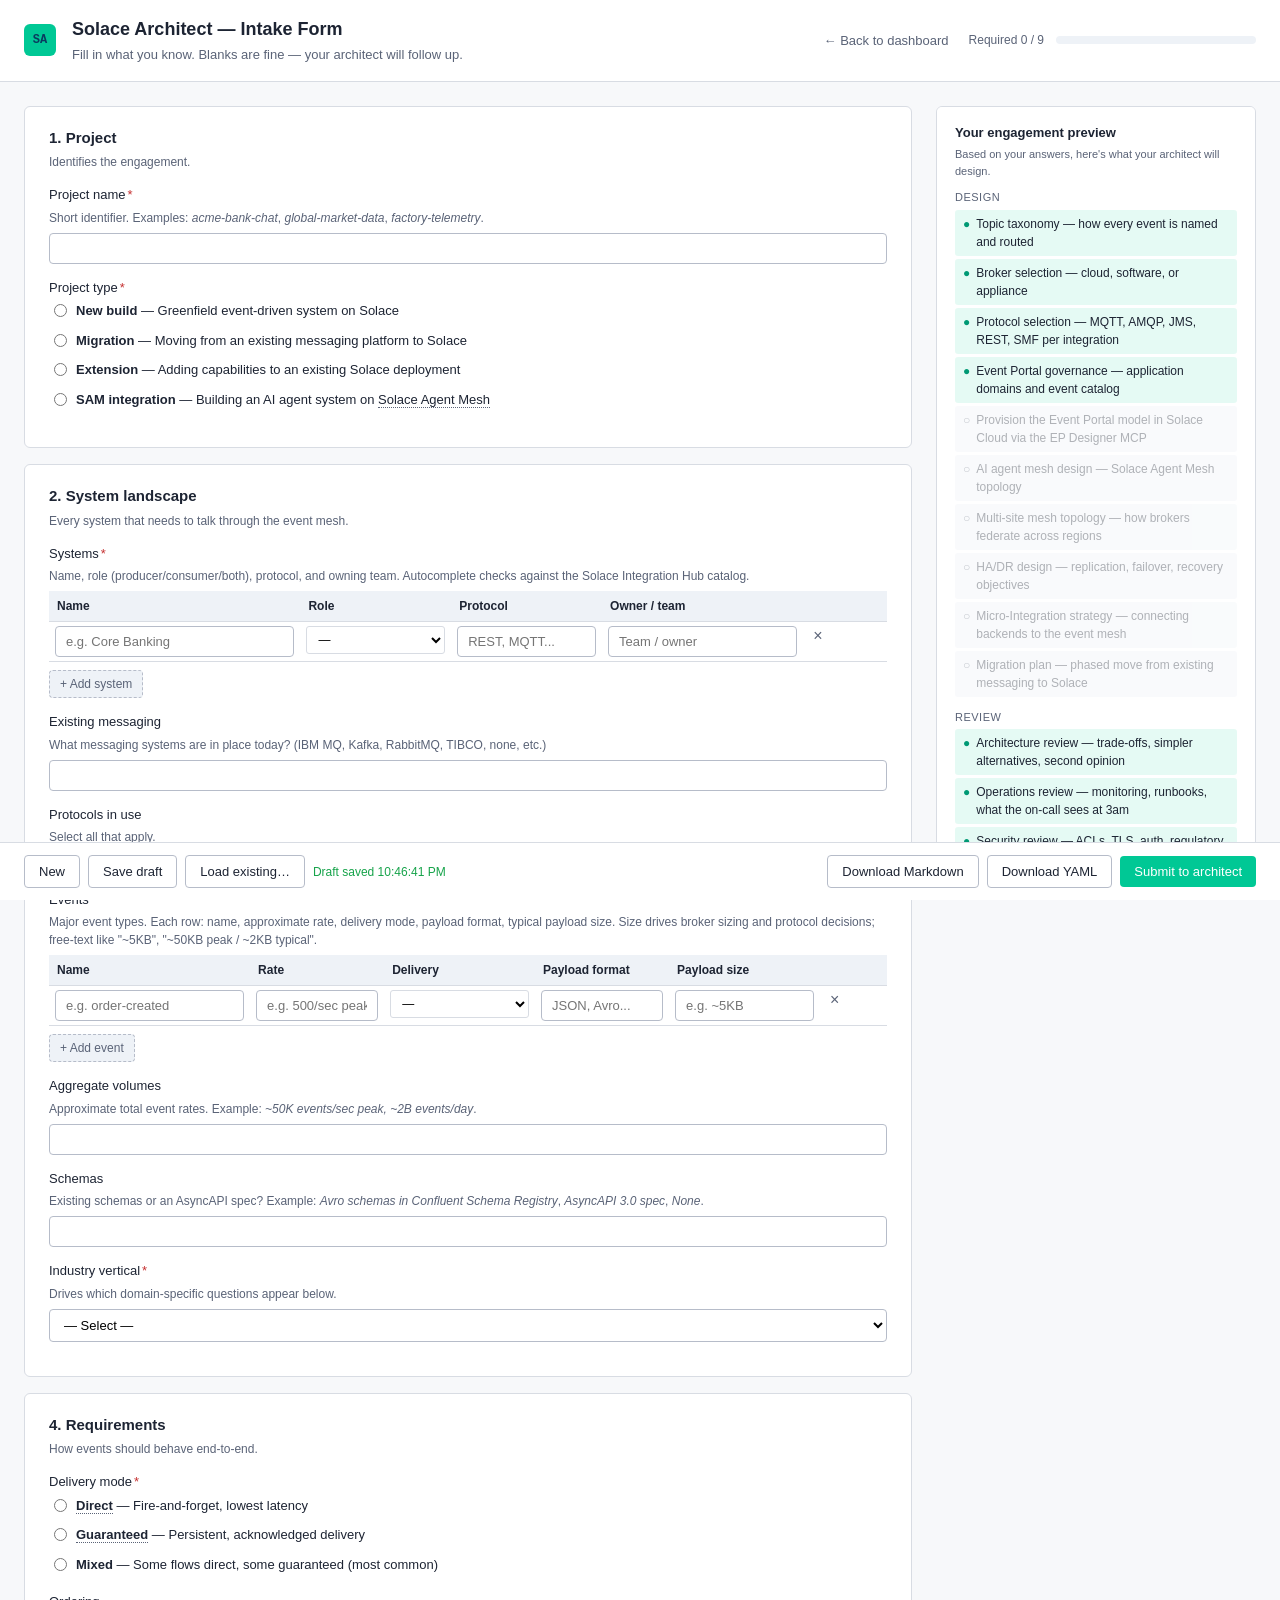
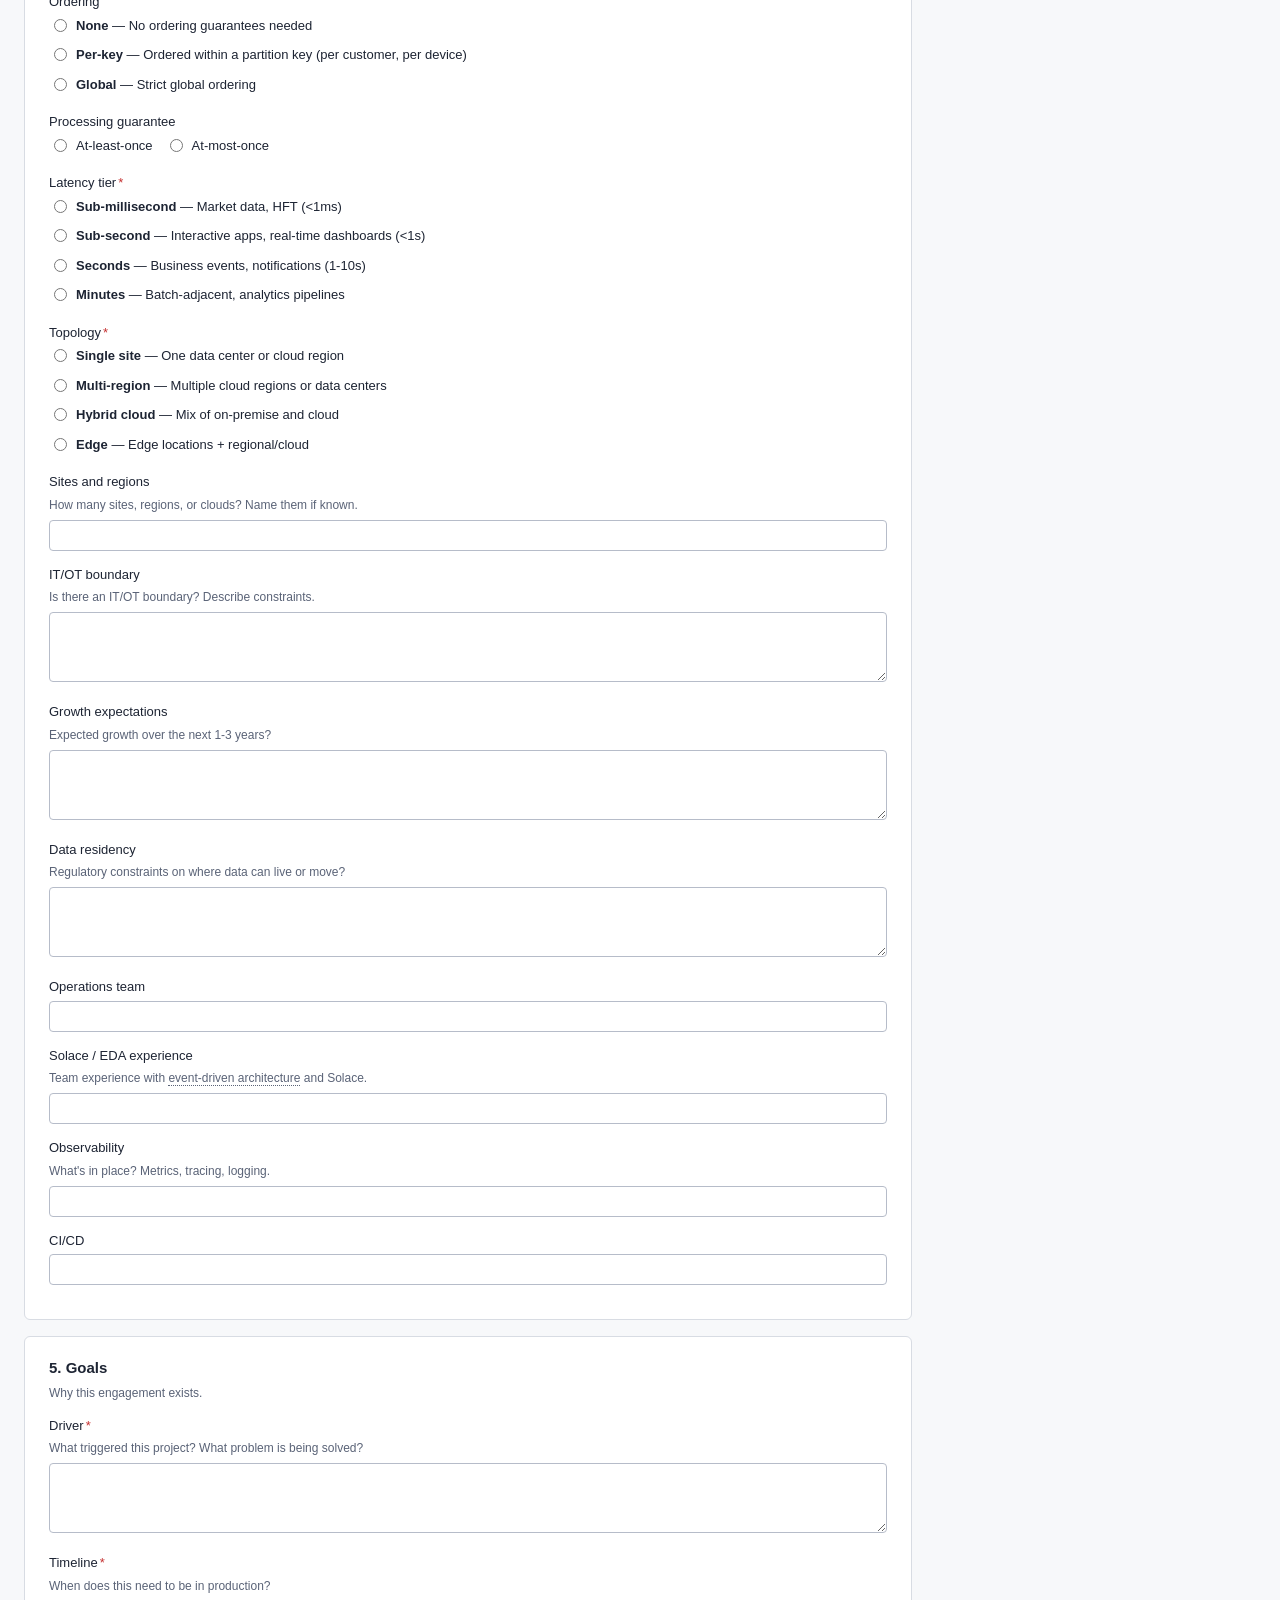
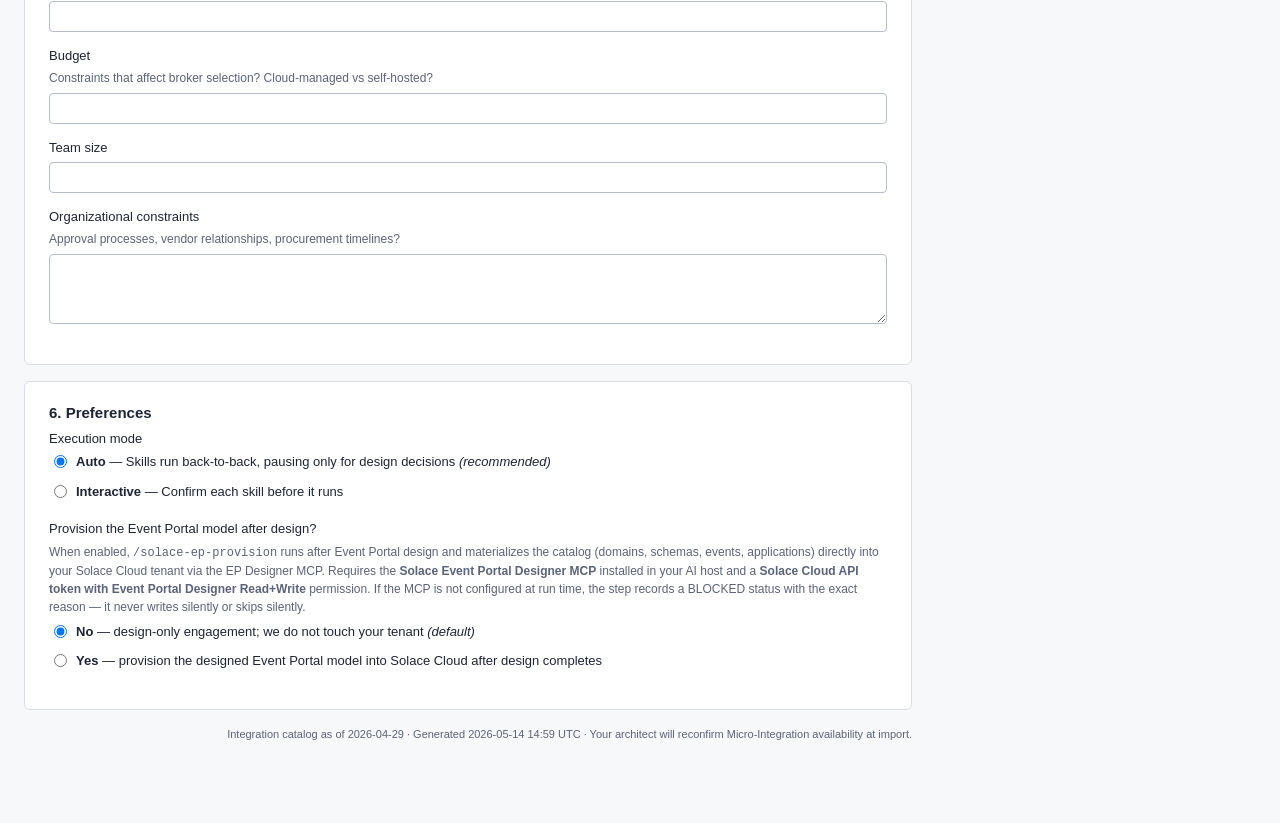
==== commit 77c7a1b0: "plugins/webui + script: restart cleanup, STOP button, UI polish, refresh script Restart Discovery no" ====
--- a/plugins/solace-architect-webui-entrypoint/src/solace_architect_webui_entrypoint/webui/intake/index.html
+++ b/plugins/solace-architect-webui-entrypoint/src/solace_architect_webui_entrypoint/webui/intake/index.html
@@ -3,6 +3,7 @@
 <head>
 <meta charset="utf-8">
 <title>Solace Architect — Intake Form</title>
+<link rel="icon" type="image/svg+xml" href="/assets/favicon.svg">
 <meta name="viewport" content="width=device-width, initial-scale=1">
 <style>
   :root {
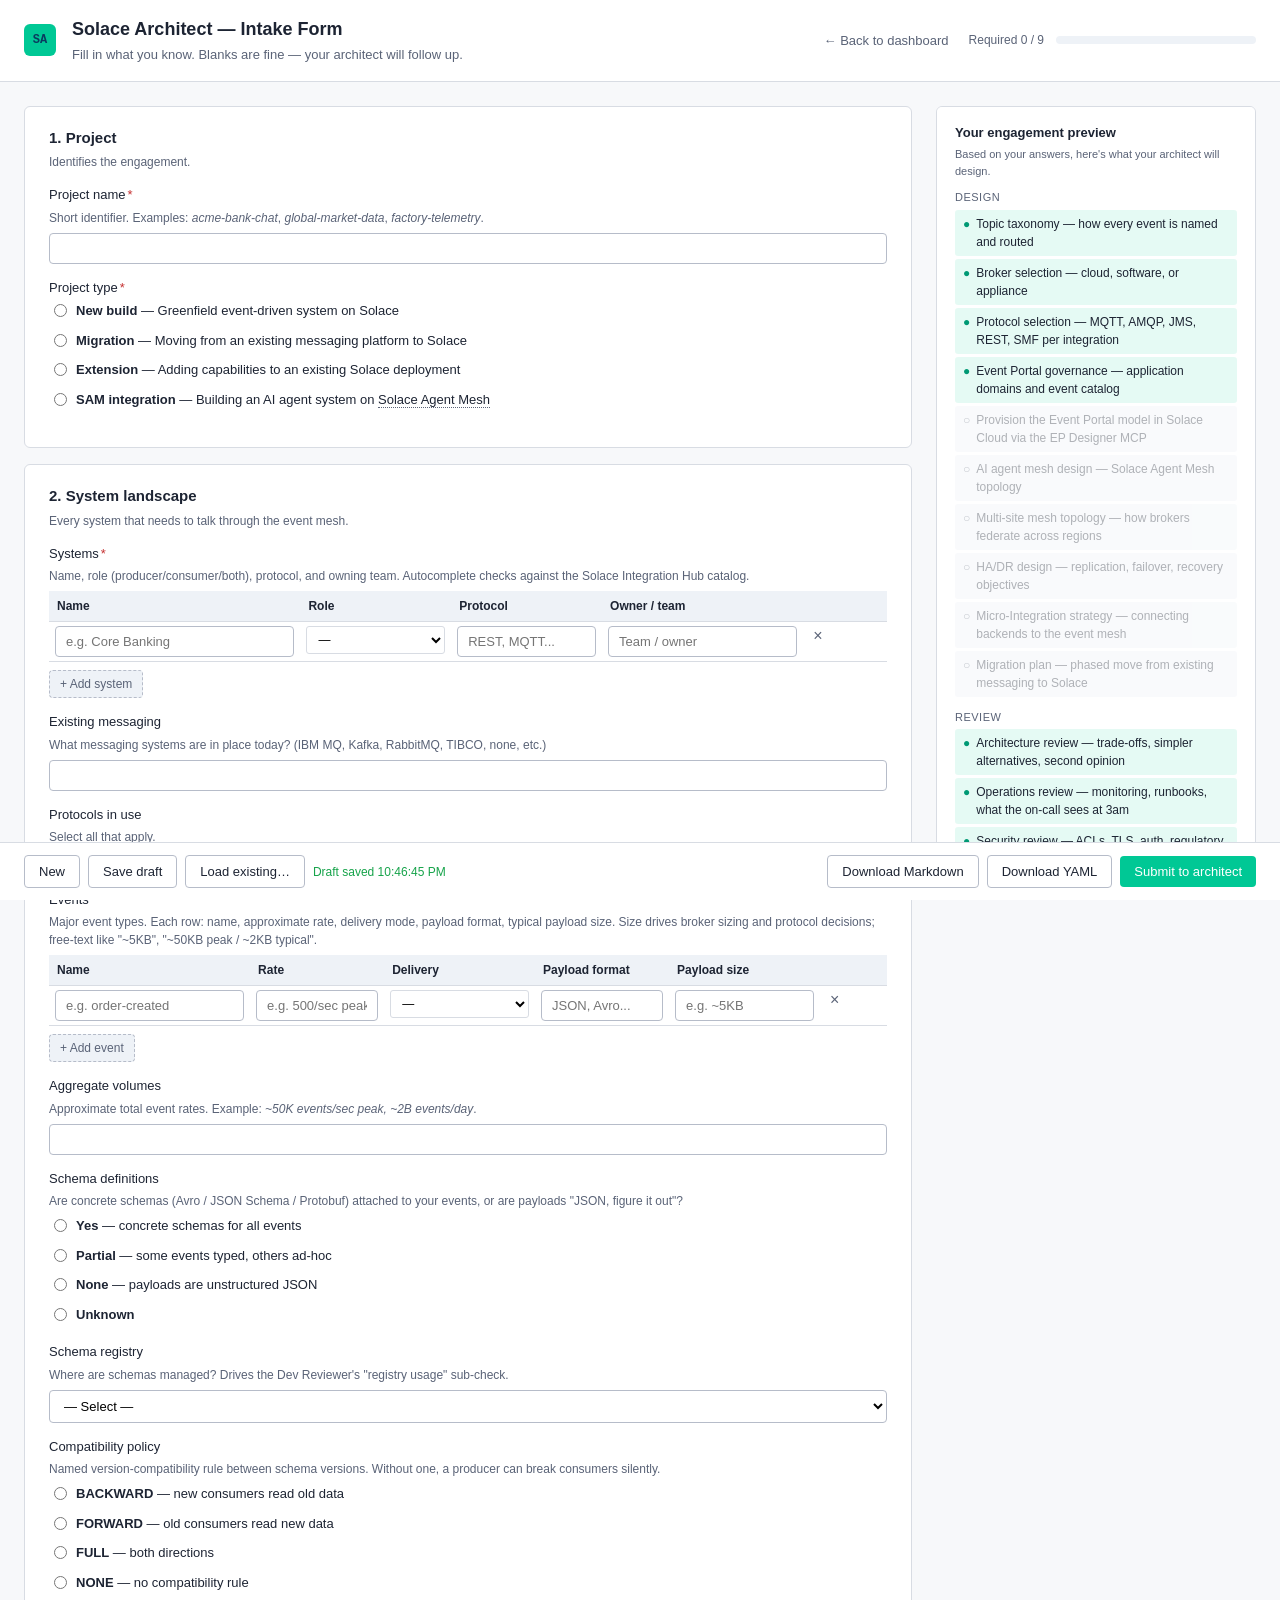
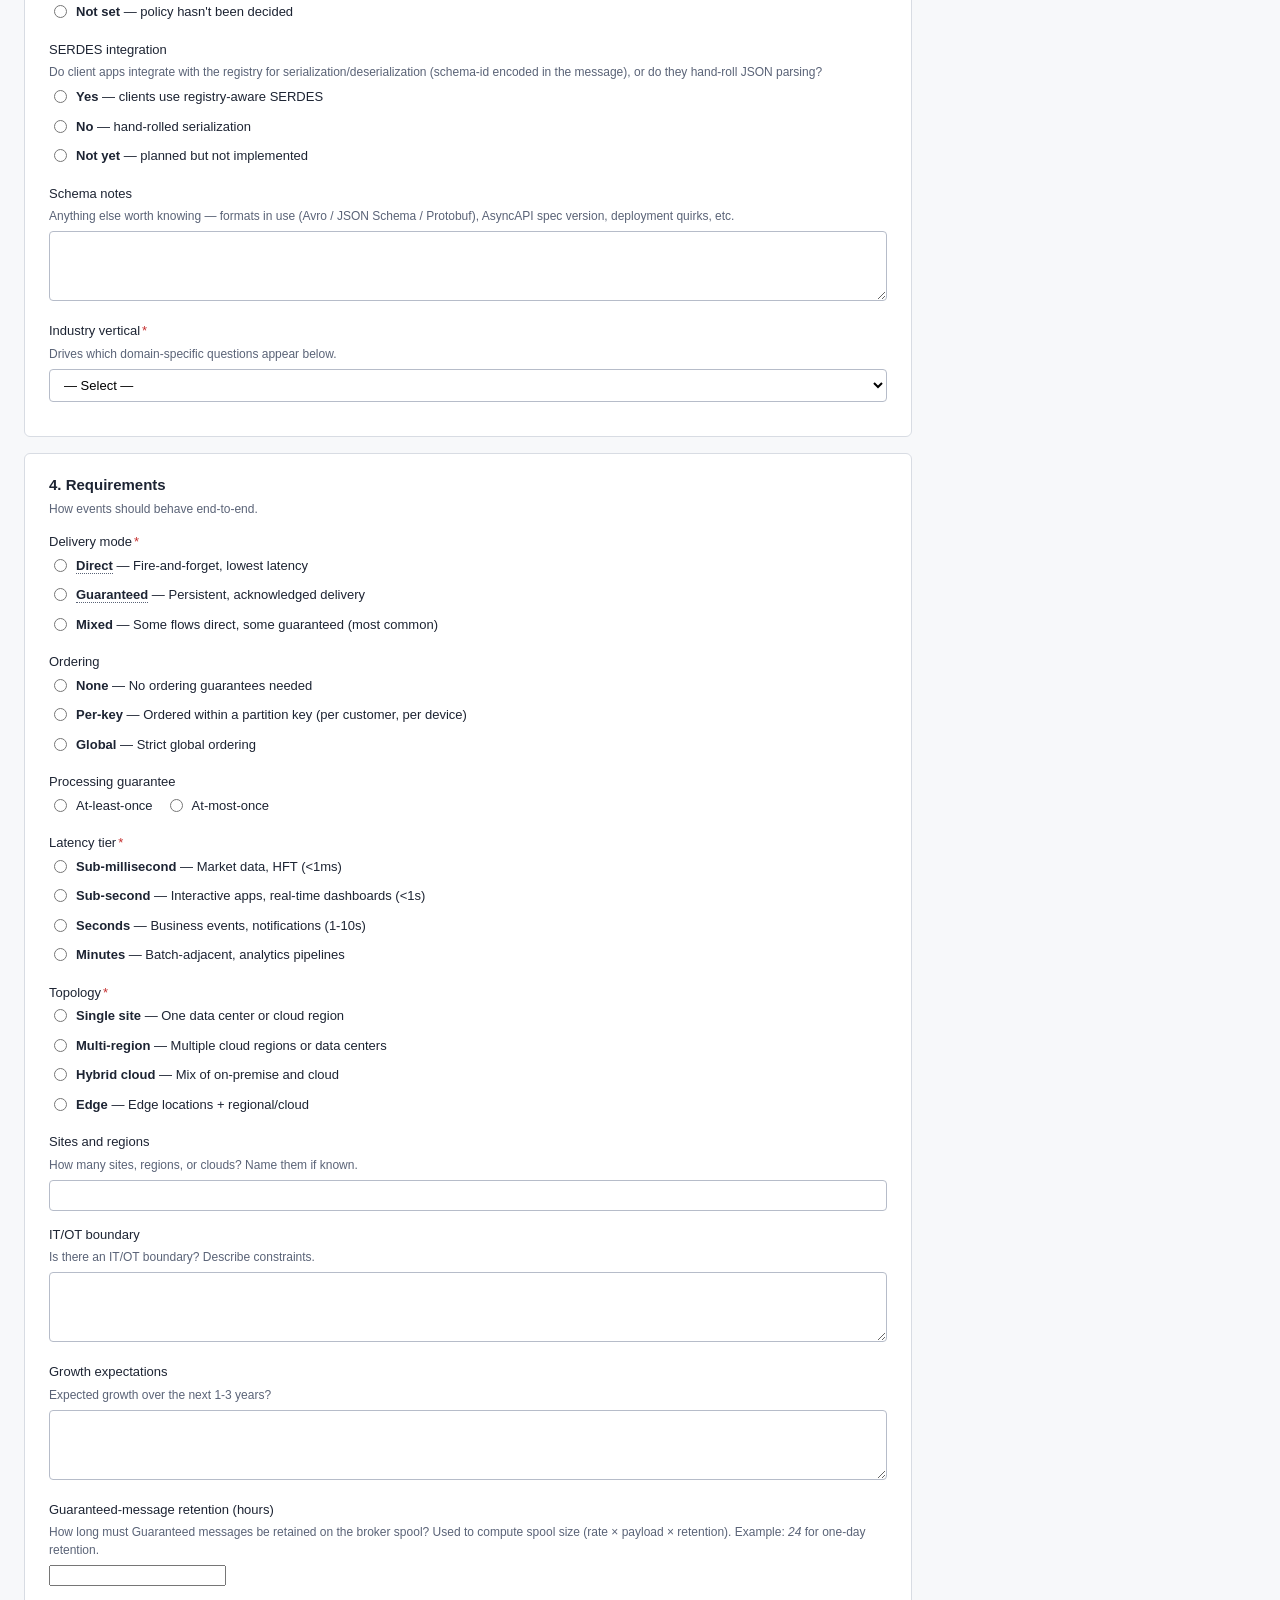
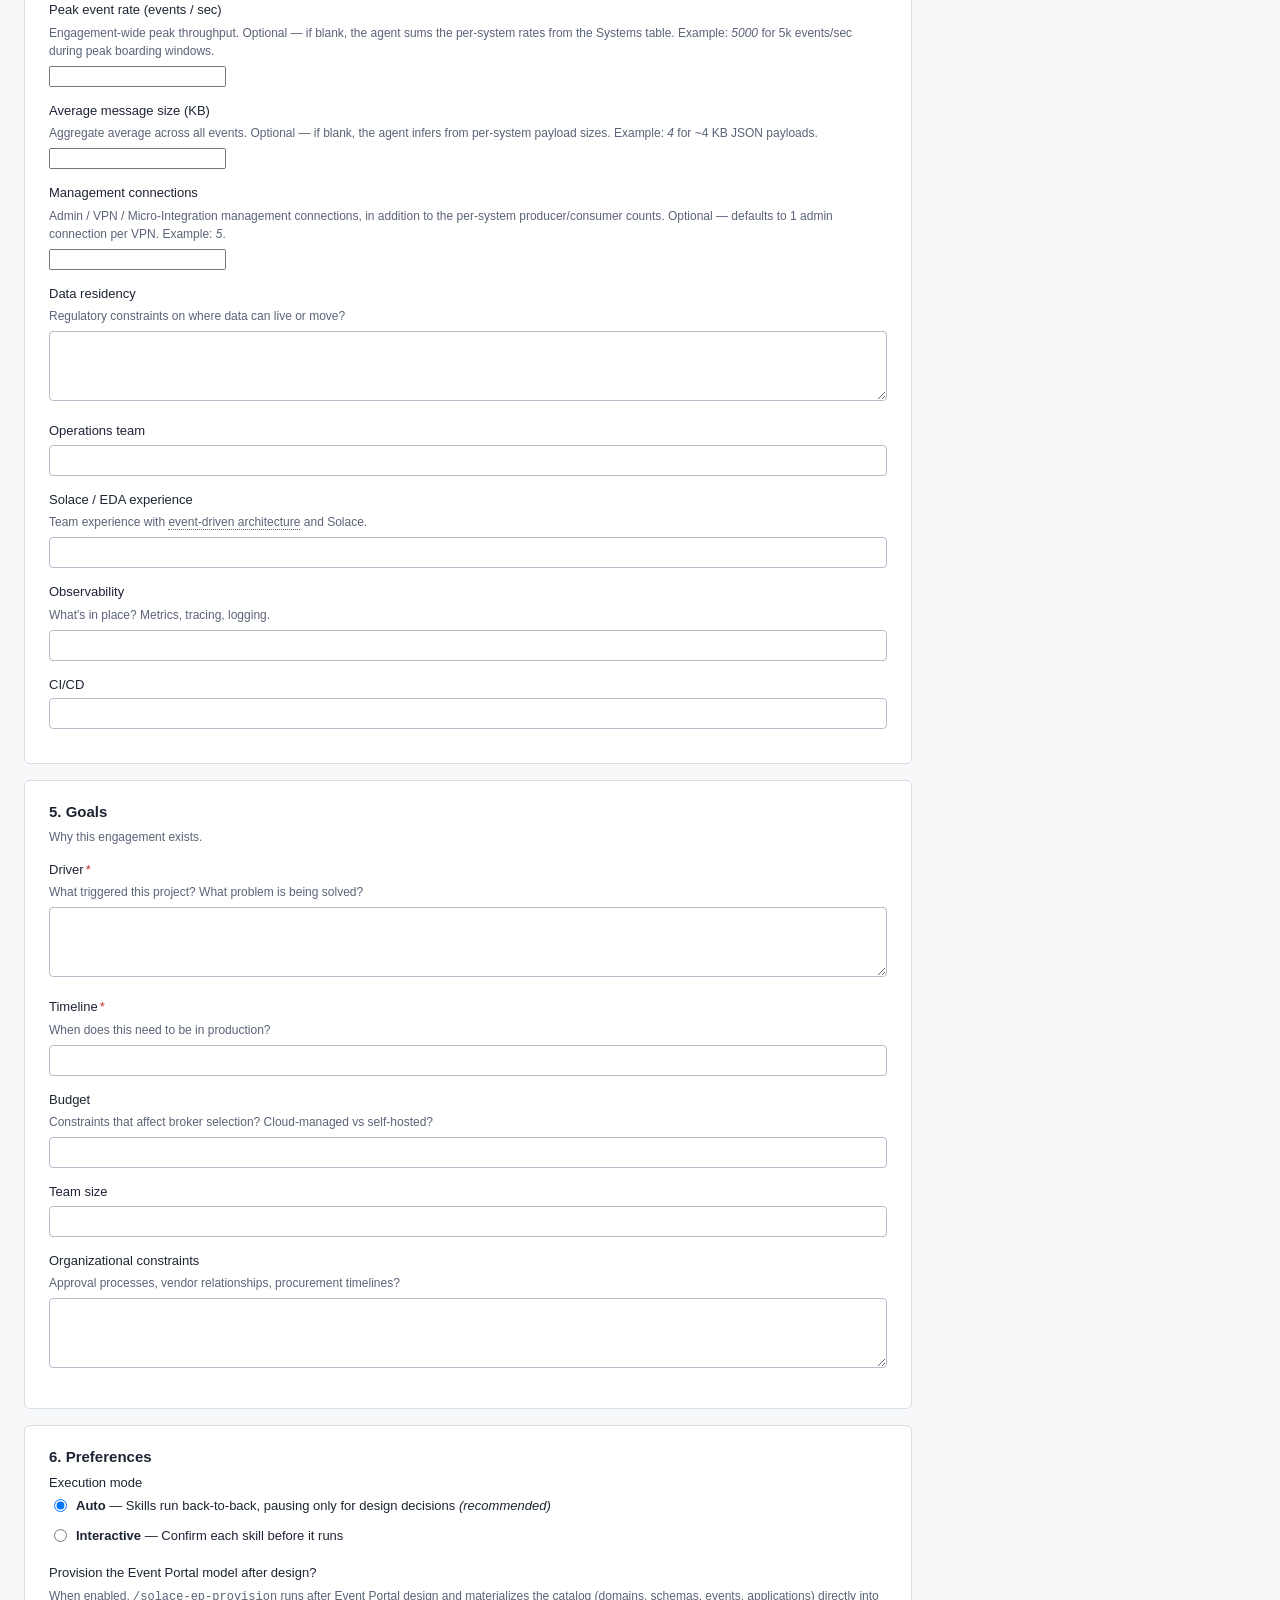
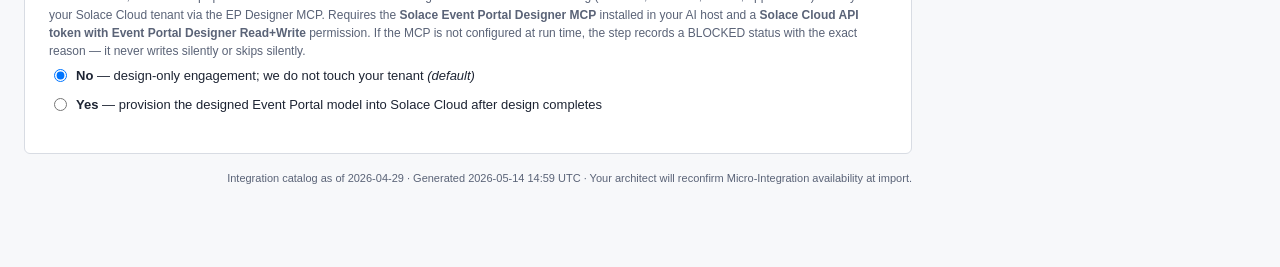
==== commit f889fcc8: "plugins/webui: disable progress-CTA action buttons while a task is in flight User report: clicking S" ====
--- a/plugins/solace-architect-webui-entrypoint/src/solace_architect_webui_entrypoint/webui/intake/index.html
+++ b/plugins/solace-architect-webui-entrypoint/src/solace_architect_webui_entrypoint/webui/intake/index.html
@@ -465,10 +465,61 @@
     <input type="text" data-path="landscape.volumes">
   </div>
 
-  <div class="field">
-    <label>Schemas</label>
-    <div class="help">Existing schemas or an AsyncAPI spec? Example: <em>Avro schemas in Confluent Schema Registry</em>, <em>AsyncAPI 3.0 spec</em>, <em>None</em>.</div>
-    <input type="text" data-path="landscape.schemas">
+  <!-- Schema governance — five structured signals feeding the Dev Reviewer's
+       rubric item 3 (schema governance, 5 sub-checks). Replaces the prior
+       single-text field that forced the reviewer to grade prose. -->
+  <div class="field">
+    <label>Schema definitions</label>
+    <div class="help">Are concrete schemas (Avro / JSON Schema / Protobuf) attached to your events, or are payloads "JSON, figure it out"?</div>
+    <div class="radio-group">
+      <label><input type="radio" name="schemas_defs" value="yes" data-path="landscape.schemas.definitions_present"> <span><strong>Yes</strong> — concrete schemas for all events</span></label>
+      <label><input type="radio" name="schemas_defs" value="partial" data-path="landscape.schemas.definitions_present"> <span><strong>Partial</strong> — some events typed, others ad-hoc</span></label>
+      <label><input type="radio" name="schemas_defs" value="none" data-path="landscape.schemas.definitions_present"> <span><strong>None</strong> — payloads are unstructured JSON</span></label>
+      <label><input type="radio" name="schemas_defs" value="unknown" data-path="landscape.schemas.definitions_present"> <span><strong>Unknown</strong></span></label>
+    </div>
+  </div>
+
+  <div class="field">
+    <label>Schema registry</label>
+    <div class="help">Where are schemas managed? Drives the Dev Reviewer's "registry usage" sub-check.</div>
+    <select data-path="landscape.schemas.registry">
+      <option value="">— Select —</option>
+      <option value="solace_schema_registry">Solace Schema Registry</option>
+      <option value="confluent">Confluent Schema Registry</option>
+      <option value="apicurio">Apicurio Registry</option>
+      <option value="aws_glue">AWS Glue Schema Registry</option>
+      <option value="other">Other</option>
+      <option value="none">None — schemas live in code only</option>
+      <option value="unknown">Unknown</option>
+    </select>
+  </div>
+
+  <div class="field">
+    <label>Compatibility policy</label>
+    <div class="help">Named version-compatibility rule between schema versions. Without one, a producer can break consumers silently.</div>
+    <div class="radio-group">
+      <label><input type="radio" name="schemas_compat" value="BACKWARD" data-path="landscape.schemas.compatibility_policy"> <span><strong>BACKWARD</strong> — new consumers read old data</span></label>
+      <label><input type="radio" name="schemas_compat" value="FORWARD" data-path="landscape.schemas.compatibility_policy"> <span><strong>FORWARD</strong> — old consumers read new data</span></label>
+      <label><input type="radio" name="schemas_compat" value="FULL" data-path="landscape.schemas.compatibility_policy"> <span><strong>FULL</strong> — both directions</span></label>
+      <label><input type="radio" name="schemas_compat" value="NONE" data-path="landscape.schemas.compatibility_policy"> <span><strong>NONE</strong> — no compatibility rule</span></label>
+      <label><input type="radio" name="schemas_compat" value="not_set" data-path="landscape.schemas.compatibility_policy"> <span><strong>Not set</strong> — policy hasn't been decided</span></label>
+    </div>
+  </div>
+
+  <div class="field">
+    <label>SERDES integration</label>
+    <div class="help">Do client apps integrate with the registry for serialization/deserialization (schema-id encoded in the message), or do they hand-roll JSON parsing?</div>
+    <div class="radio-group">
+      <label><input type="radio" name="schemas_serdes" value="yes" data-path="landscape.schemas.serdes_integration"> <span><strong>Yes</strong> — clients use registry-aware SERDES</span></label>
+      <label><input type="radio" name="schemas_serdes" value="no" data-path="landscape.schemas.serdes_integration"> <span><strong>No</strong> — hand-rolled serialization</span></label>
+      <label><input type="radio" name="schemas_serdes" value="not_yet" data-path="landscape.schemas.serdes_integration"> <span><strong>Not yet</strong> — planned but not implemented</span></label>
+    </div>
+  </div>
+
+  <div class="field">
+    <label>Schema notes</label>
+    <div class="help">Anything else worth knowing — formats in use (Avro / JSON Schema / Protobuf), AsyncAPI spec version, deployment quirks, etc.</div>
+    <textarea data-path="landscape.schemas.notes"></textarea>
   </div>
 
   <div class="field">
@@ -630,6 +681,34 @@
     <label>Growth expectations</label>
     <div class="help">Expected growth over the next 1-3 years?</div>
     <textarea data-path="requirements.growth_expectations"></textarea>
+  </div>
+
+  <!-- Sizing inputs — feed SADomainAgent's broker-select methodology.
+       Without these the Domain agent has to ask via ask_user_question
+       mid-design; the user sees the agent ask for data the form should
+       have collected. -->
+  <div class="field">
+    <label>Guaranteed-message retention (hours)</label>
+    <div class="help">How long must Guaranteed messages be retained on the broker spool? Used to compute spool size (rate × payload × retention). Example: <em>24</em> for one-day retention.</div>
+    <input type="number" min="0" step="1" data-path="requirements.retention_hours">
+  </div>
+
+  <div class="field">
+    <label>Peak event rate (events / sec)</label>
+    <div class="help">Engagement-wide peak throughput. Optional — if blank, the agent sums the per-system rates from the Systems table. Example: <em>5000</em> for 5k events/sec during peak boarding windows.</div>
+    <input type="number" min="0" step="1" data-path="requirements.event_rate_per_sec">
+  </div>
+
+  <div class="field">
+    <label>Average message size (KB)</label>
+    <div class="help">Aggregate average across all events. Optional — if blank, the agent infers from per-system payload sizes. Example: <em>4</em> for ~4 KB JSON payloads.</div>
+    <input type="number" min="0" step="0.1" data-path="requirements.avg_message_size_kb">
+  </div>
+
+  <div class="field">
+    <label>Management connections</label>
+    <div class="help">Admin / VPN / Micro-Integration management connections, in addition to the per-system producer/consumer counts. Optional — defaults to 1 admin connection per VPN. Example: <em>5</em>.</div>
+    <input type="number" min="0" step="1" data-path="requirements.admin_connections">
   </div>
 
   <div class="field">
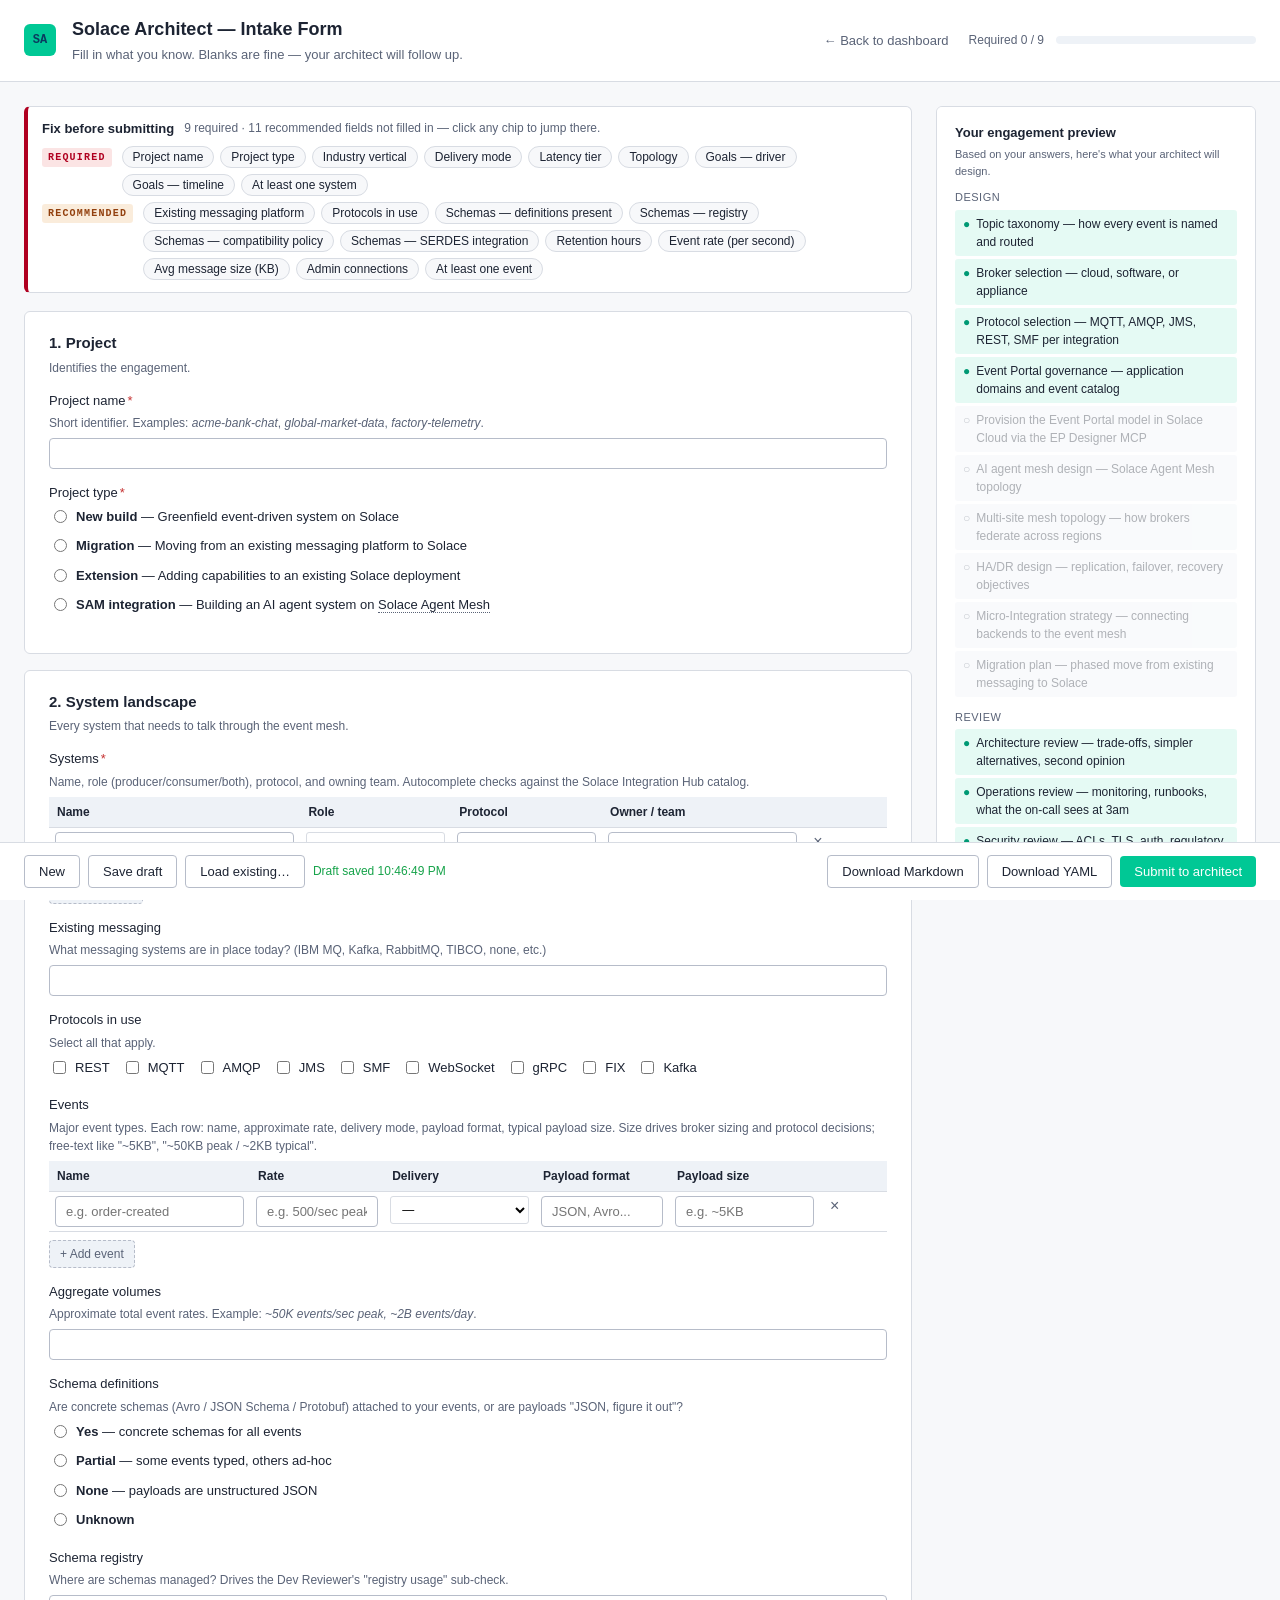
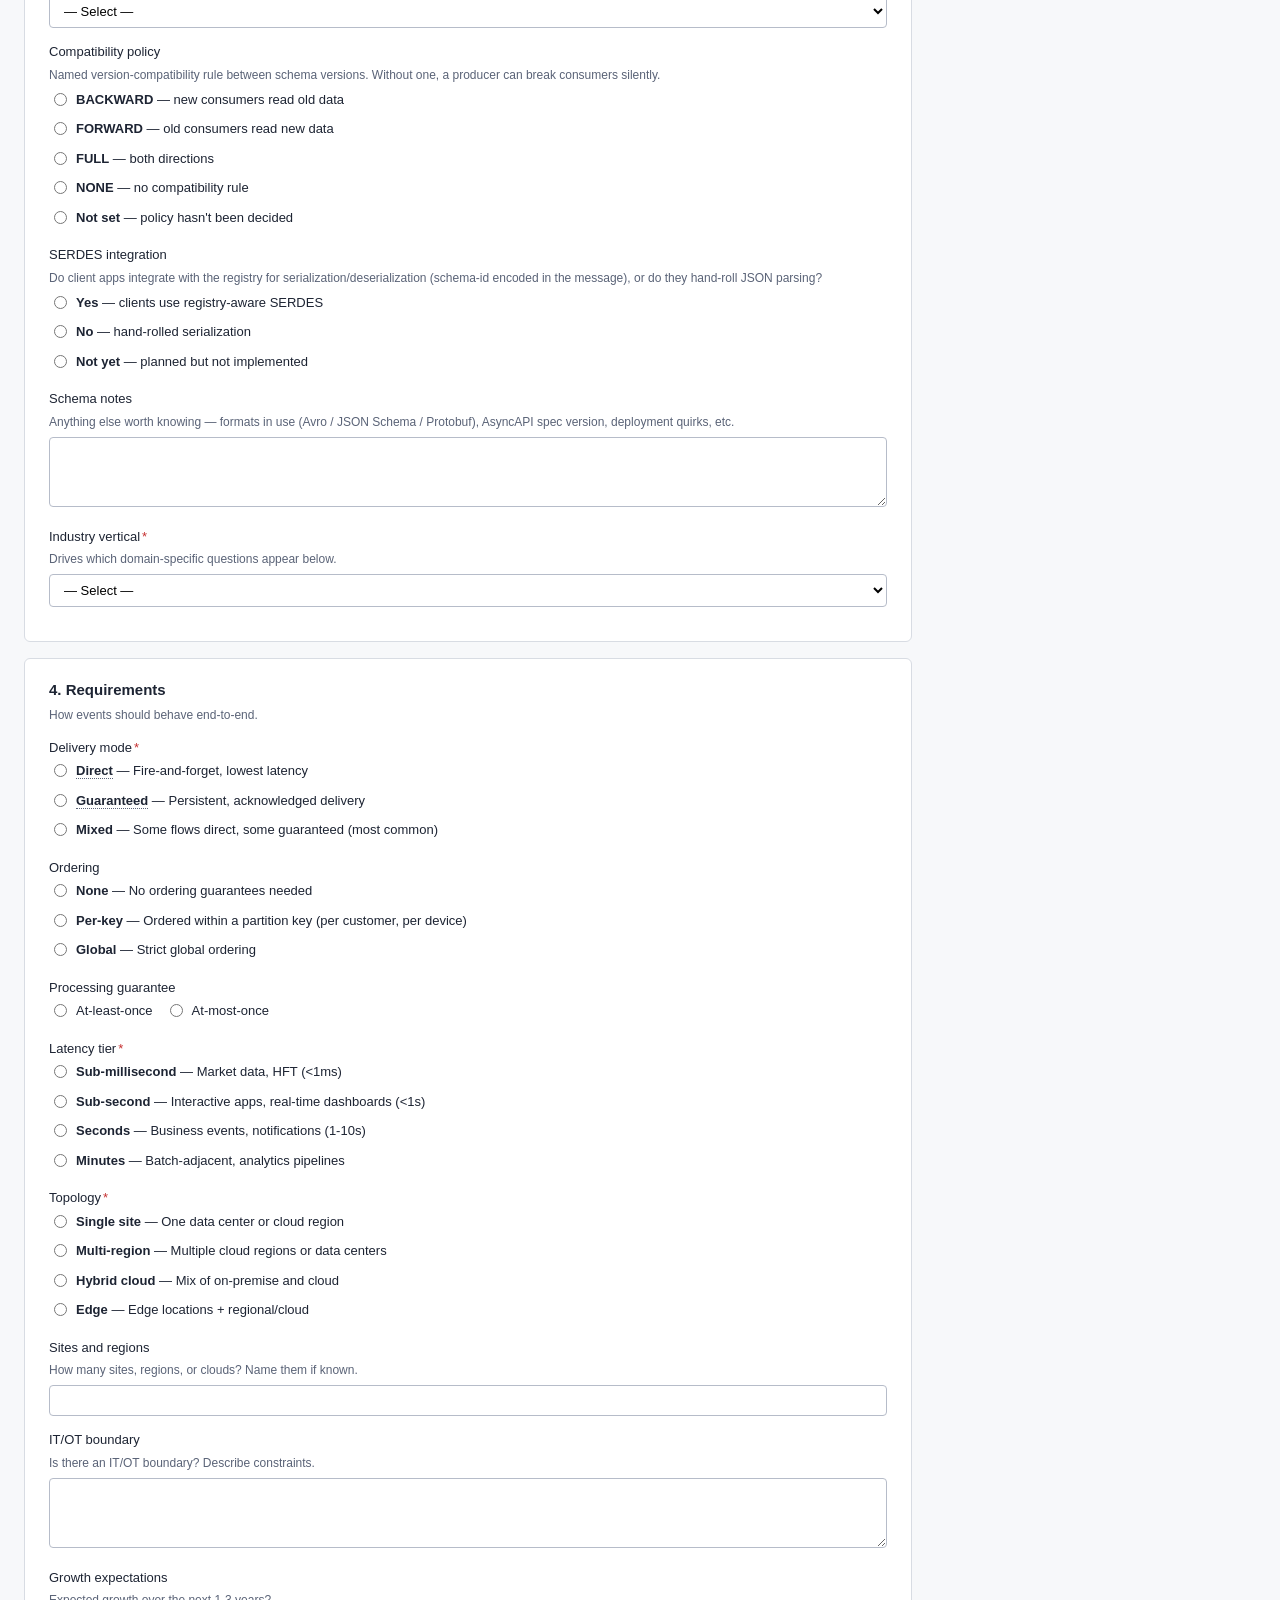
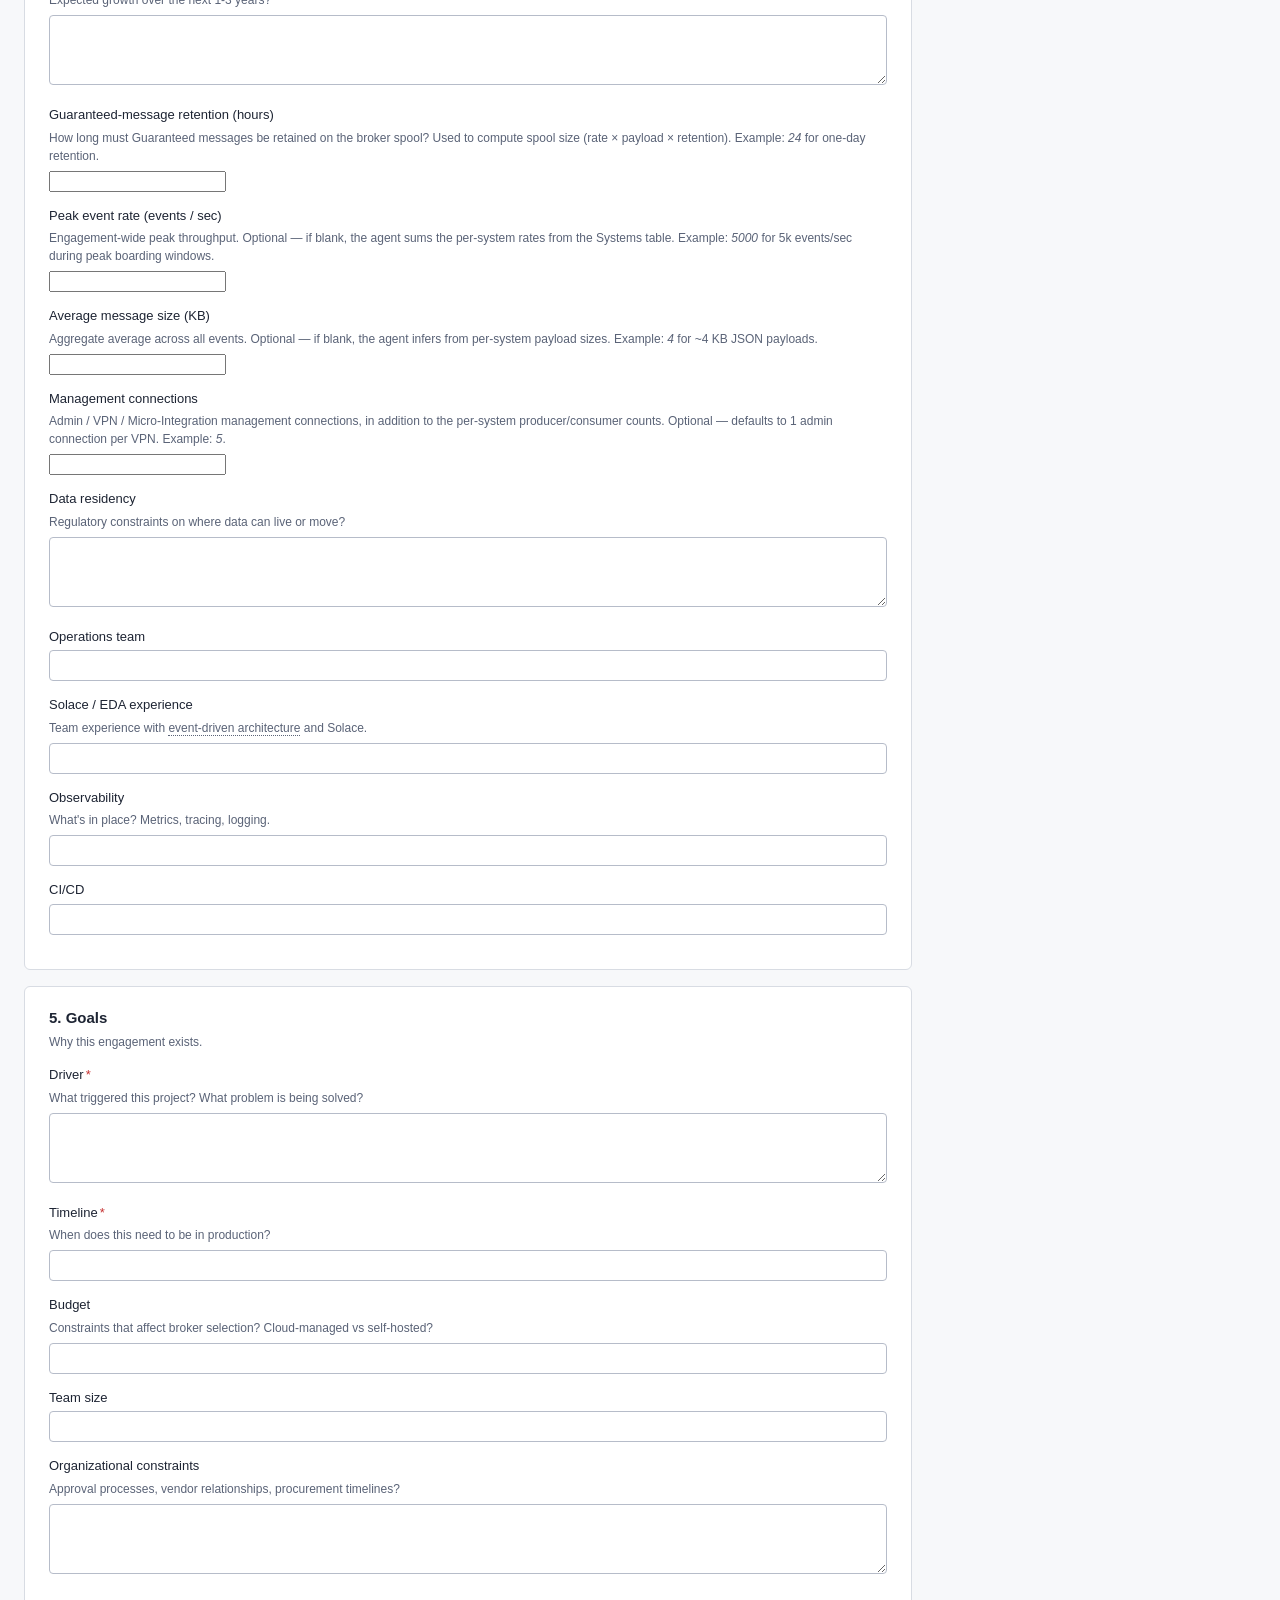
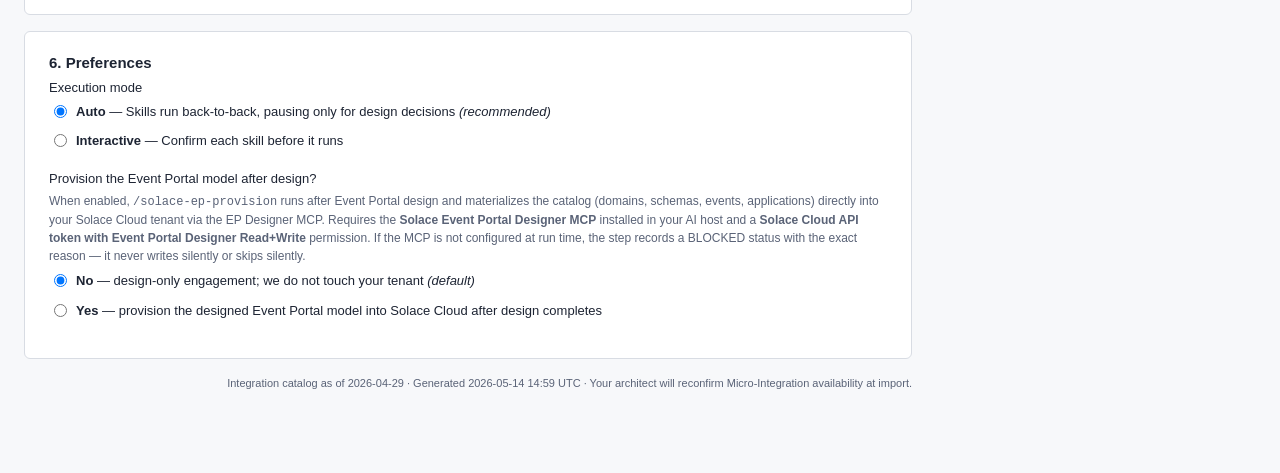
==== commit 91434cf4: "webui+core: intake UX overhaul, STOP fixes, resume-from-checkpoint WebUI intake form replaces window" ====
--- a/plugins/solace-architect-webui-entrypoint/src/solace_architect_webui_entrypoint/webui/intake/index.html
+++ b/plugins/solace-architect-webui-entrypoint/src/solace_architect_webui_entrypoint/webui/intake/index.html
@@ -345,6 +345,156 @@
     color: var(--muted);
     text-align: right;
   }
+
+  /* Missing-info banner — sits between <header> and the first section card.
+     Required gaps render in the warn/error palette; recommended gaps render
+     softer so the user can tell them apart at a glance. */
+  .missing-info {
+    background: var(--surface);
+    border: 1px solid var(--border);
+    border-left: 4px solid var(--warn, #d97706);
+    border-radius: 6px;
+    padding: 12px 14px;
+    margin: 0 0 18px;
+    font-size: 13px;
+  }
+  .missing-info-head {
+    display: flex;
+    align-items: center;
+    gap: 10px;
+    margin-bottom: 8px;
+    color: var(--text);
+  }
+  .missing-info-summary {
+    font-size: 12px;
+    color: var(--muted);
+  }
+  .missing-info-row {
+    display: flex;
+    align-items: flex-start;
+    gap: 10px;
+    margin-top: 6px;
+  }
+  .missing-info-label {
+    font-family: 'Space Mono', monospace;
+    font-size: 10px;
+    font-weight: 700;
+    letter-spacing: 1.2px;
+    padding: 2px 6px;
+    border-radius: 3px;
+    flex-shrink: 0;
+    margin-top: 2px;
+  }
+  .missing-info-label--required {
+    background: rgba(217, 38, 38, 0.12);
+    color: #b00020;
+  }
+  .missing-info-label--recommended {
+    background: rgba(217, 119, 6, 0.14);
+    color: #92400e;
+  }
+  .missing-info-chips {
+    display: flex;
+    flex-wrap: wrap;
+    gap: 6px;
+  }
+  .missing-info-chip {
+    background: var(--bg);
+    color: var(--text);
+    border: 1px solid var(--border);
+    border-radius: 999px;
+    padding: 3px 10px;
+    font-size: 12px;
+    font-family: inherit;
+    cursor: pointer;
+  }
+  .missing-info-chip:hover {
+    border-color: var(--accent);
+    color: var(--accent);
+  }
+  /* Brief flash applied to a section when the user clicks a chip linking to it,
+     so they can spot the area they need to fill in. */
+  @keyframes missing-info-flash {
+    0%   { box-shadow: 0 0 0 0 rgba(217, 119, 6, 0.55); }
+    100% { box-shadow: 0 0 0 8px rgba(217, 119, 6, 0); }
+  }
+  .missing-info-flash {
+    animation: missing-info-flash 1.4s ease-out 1;
+  }
+
+  /* Submit confirmation modal */
+  .modal-backdrop {
+    position: fixed; inset: 0;
+    background: rgba(15, 42, 68, 0.45);
+    z-index: 400;
+    align-items: center; justify-content: center;
+  }
+  .modal-card--submit {
+    background: var(--surface);
+    border-radius: 8px;
+    width: min(620px, 92vw);
+    max-height: 88vh;
+    overflow: auto;
+    padding: 22px 24px;
+    box-shadow: 0 12px 40px rgba(0, 0, 0, 0.25);
+  }
+  .modal-card-title { margin: 0 0 14px; color: var(--primary); font-size: 18px; }
+  .modal-card-body { display: flex; flex-direction: column; gap: 14px; }
+  .modal-card-actions {
+    display: flex; justify-content: flex-end; gap: 8px;
+    margin-top: 18px; padding-top: 14px; border-top: 1px solid var(--border);
+  }
+  .modal-card-actions .primary.danger {
+    background: #b00020; color: white; border: 1px solid #b00020;
+  }
+  .modal-card-actions .primary.danger:hover:not(:disabled) { background: #8a0019; }
+  .modal-card-actions .primary:disabled { opacity: 0.5; cursor: not-allowed; }
+
+  .modal-summary {
+    background: var(--bg);
+    border: 1px solid var(--border);
+    border-radius: 6px;
+    padding: 10px 14px;
+  }
+  .modal-summary-eyebrow {
+    font-family: 'Space Mono', monospace;
+    font-size: 10px; font-weight: 700;
+    letter-spacing: 1.2px; color: var(--muted);
+    margin-bottom: 6px;
+  }
+  .modal-summary-row {
+    display: flex; justify-content: space-between; gap: 12px;
+    padding: 3px 0; font-size: 13px;
+    border-bottom: 1px dashed var(--border);
+  }
+  .modal-summary-row:last-child { border-bottom: 0; }
+  .modal-summary-row span { color: var(--muted); }
+  .modal-summary-row strong { color: var(--text); font-weight: 600; }
+
+  .modal-gap {
+    border: 1px solid var(--border);
+    border-radius: 6px;
+    padding: 10px 14px;
+  }
+  .modal-gap--required { border-left: 4px solid #b00020; }
+  .modal-gap--recommended { border-left: 4px solid #d97706; }
+  .modal-gap-head { display: flex; align-items: center; gap: 8px; margin-bottom: 6px; }
+  .modal-gap-head strong { font-size: 13px; color: var(--text); }
+  .modal-gap-hint { margin: 4px 0 8px; font-size: 12px; color: var(--muted); }
+
+  .modal-cascade {
+    border: 1px solid #b00020;
+    background: rgba(176, 0, 32, 0.04);
+    border-radius: 6px;
+    padding: 10px 14px;
+  }
+  .modal-cascade-head {
+    font-weight: 600; color: #b00020; font-size: 13px; margin-bottom: 6px;
+  }
+  .modal-cascade ul {
+    margin: 4px 0 8px 18px; padding: 0; font-size: 12px; color: var(--text);
+  }
+  .modal-cascade ul li { margin: 2px 0; }
 </style>
 </head>
 <body>
@@ -372,8 +522,27 @@
 <div class="layout">
 <main>
 
+<!-- ── Missing-info banner ────────────────────────────────────────────────
+     Lists required + recommended fields that are still blank. Updated by
+     updateMissingInfoBanner() on every dirty cycle. Hidden when nothing is
+     missing. Each chip is a button that scrolls + flashes its section. -->
+<div id="missing-info-banner" class="missing-info" style="display:none">
+  <div class="missing-info-head">
+    <strong id="missing-info-title">Heads up</strong>
+    <span id="missing-info-summary" class="missing-info-summary"></span>
+  </div>
+  <div id="missing-info-required-row" class="missing-info-row" style="display:none">
+    <span class="missing-info-label missing-info-label--required">REQUIRED</span>
+    <div id="missing-info-required" class="missing-info-chips"></div>
+  </div>
+  <div id="missing-info-recommended-row" class="missing-info-row" style="display:none">
+    <span class="missing-info-label missing-info-label--recommended">RECOMMENDED</span>
+    <div id="missing-info-recommended" class="missing-info-chips"></div>
+  </div>
+</div>
+
 <!-- ── Section 1: Project ─────────────────────────────────────────────── -->
-<section class="card">
+<section class="card" id="section-project">
   <h2>1. Project</h2>
   <div class="section-hint">Identifies the engagement.</div>
 
@@ -395,7 +564,7 @@
 </section>
 
 <!-- ── Section 2: System Landscape ────────────────────────────────────── -->
-<section class="card">
+<section class="card" id="section-landscape">
   <h2>2. System landscape</h2>
   <div class="section-hint">Every system that needs to talk through the event mesh.</div>
 
@@ -615,7 +784,7 @@
 </section>
 
 <!-- ── Section 4: Requirements ───────────────────────────────────────── -->
-<section class="card">
+<section class="card" id="section-requirements">
   <h2>4. Requirements</h2>
   <div class="section-hint">How events should behave end-to-end.</div>
 
@@ -741,7 +910,7 @@
 </section>
 
 <!-- ── Section 5: Goals ──────────────────────────────────────────────── -->
-<section class="card">
+<section class="card" id="section-goals">
   <h2>5. Goals</h2>
   <div class="section-hint">Why this engagement exists.</div>
 
@@ -776,7 +945,7 @@
 </section>
 
 <!-- ── Section 6: Preferences ────────────────────────────────────────── -->
-<section class="card">
+<section class="card" id="section-preferences">
   <h2>6. Preferences</h2>
 
   <div class="field">
@@ -856,6 +1025,21 @@
 
     <div style="display:flex; justify-content:flex-end; gap:8px; margin-top:18px;">
       <button class="secondary" type="button" onclick="closeLoadIntakeModal()">Cancel</button>
+    </div>
+  </div>
+</div>
+
+<!-- Submit confirmation modal — opened by submitToServer(). Shows a summary
+     of the intake + any missing fields + (edit mode) cascade-wipe warning.
+     Replaces the previous window.confirm() and the silent-no-confirm path
+     on new submits. -->
+<div id="submit-confirm-modal" class="modal-backdrop" style="display:none;">
+  <div class="modal-card modal-card--submit">
+    <h3 id="submit-confirm-title" class="modal-card-title">Submit intake</h3>
+    <div id="submit-confirm-body" class="modal-card-body"></div>
+    <div class="modal-card-actions">
+      <button class="secondary" type="button" onclick="closeSubmitConfirmModal()">Cancel</button>
+      <button id="submit-confirm-go" class="primary" type="button">Confirm submit</button>
     </div>
   </div>
 </div>
@@ -980,6 +1164,7 @@
   events.forEach(e => addEventRow(e));
   onVerticalChange();
   updateProgress();
+  updateMissingInfoBanner();
   updatePreview();
   updateCatalogSummary();
 }
@@ -1190,6 +1375,118 @@
 // ───────────────────────────────────────────────────────────────────────────
 //  Progress
 // ───────────────────────────────────────────────────────────────────────────
+// Field definitions consumed by both the banner and the submit modal — a
+// single source of truth for "what's required" + "what's recommended" so
+// the two surfaces never drift. label = human label, path = dotted path in
+// collectData() output, section = id to scroll to when the user clicks the
+// chip / fix link. Required entries match the [data-required="1"] markers
+// in the DOM; recommended entries cover sizing + governance + landscape
+// extras that the architect needs to ask about IF blank.
+const REQUIRED_FIELDS = [
+  { label: 'Project name',          path: 'project.name',                section: 'section-project' },
+  { label: 'Project type',          path: 'project.type',                section: 'section-project' },
+  { label: 'Industry vertical',     path: 'landscape.vertical',          section: 'section-landscape' },
+  { label: 'Delivery mode',         path: 'requirements.delivery_mode',  section: 'section-requirements' },
+  { label: 'Latency tier',          path: 'requirements.latency_tier',   section: 'section-requirements' },
+  { label: 'Topology',              path: 'requirements.topology',       section: 'section-requirements' },
+  { label: 'Goals — driver',        path: 'goals.driver',                section: 'section-goals' },
+  { label: 'Goals — timeline',      path: 'goals.timeline',              section: 'section-goals' },
+  // "At least one system" is checked separately because it's a table row count.
+];
+const RECOMMENDED_FIELDS = [
+  { label: 'Existing messaging platform',  path: 'landscape.existing_messaging',         section: 'section-landscape' },
+  { label: 'Protocols in use',             path: 'landscape.protocols_in_use',           section: 'section-landscape', isList: true },
+  { label: 'Schemas — definitions present',path: 'landscape.schemas.definitions_present',section: 'section-landscape' },
+  { label: 'Schemas — registry',           path: 'landscape.schemas.registry',           section: 'section-landscape' },
+  { label: 'Schemas — compatibility policy',path:'landscape.schemas.compatibility_policy',section: 'section-landscape' },
+  { label: 'Schemas — SERDES integration', path: 'landscape.schemas.serdes_integration', section: 'section-landscape' },
+  { label: 'Retention hours',              path: 'requirements.retention_hours',         section: 'section-requirements' },
+  { label: 'Event rate (per second)',      path: 'requirements.event_rate_per_sec',      section: 'section-requirements' },
+  { label: 'Avg message size (KB)',        path: 'requirements.avg_message_size_kb',     section: 'section-requirements' },
+  { label: 'Admin connections',            path: 'requirements.admin_connections',       section: 'section-requirements' },
+];
+
+function _isEmptyField(data, def) {
+  const v = readPath(data, def.path);
+  if (v === undefined || v === null) return true;
+  if (def.isList) return !Array.isArray(v) || v.length === 0;
+  if (typeof v === 'string') return v.trim() === '';
+  if (typeof v === 'number') return false;
+  if (Array.isArray(v)) return v.length === 0;
+  if (typeof v === 'object') return Object.keys(v).length === 0;
+  return false;
+}
+
+function _computeMissingFields() {
+  const data = collectData();
+  const missingRequired = REQUIRED_FIELDS.filter(f => _isEmptyField(data, f));
+  // Systems table — special-case because it isn't a path on collectData() output
+  // (the rows are aggregated into landscape.systems[]).
+  const hasSystem = (data.landscape?.systems || []).some(s => s && (s.name || '').trim());
+  if (!hasSystem) {
+    missingRequired.push({ label: 'At least one system', path: 'landscape.systems', section: 'section-landscape' });
+  }
+  const missingRecommended = RECOMMENDED_FIELDS.filter(f => _isEmptyField(data, f));
+  // Events table is recommended (not required) — same special-case.
+  const hasEvent = (data.landscape?.events || []).some(e => e && (e.name || '').trim());
+  if (!hasEvent) {
+    missingRecommended.push({ label: 'At least one event', path: 'landscape.events', section: 'section-landscape' });
+  }
+  return { missingRequired, missingRecommended };
+}
+
+function _scrollToSection(sectionId) {
+  const el = document.getElementById(sectionId);
+  if (!el) return;
+  el.scrollIntoView({ behavior: 'smooth', block: 'start' });
+  // Flash so the user can locate it quickly even on a long form.
+  el.classList.remove('missing-info-flash');
+  // Force reflow so the animation restarts when the same chip is clicked again.
+  void el.offsetWidth;
+  el.classList.add('missing-info-flash');
+}
+
+function _renderChips(containerId, fields) {
+  const c = document.getElementById(containerId);
+  c.innerHTML = '';
+  fields.forEach(f => {
+    const btn = document.createElement('button');
+    btn.type = 'button';
+    btn.className = 'missing-info-chip';
+    btn.textContent = f.label;
+    btn.title = `Jump to ${f.section.replace('section-', '')}`;
+    btn.addEventListener('click', () => _scrollToSection(f.section));
+    c.appendChild(btn);
+  });
+}
+
+function updateMissingInfoBanner() {
+  const banner = document.getElementById('missing-info-banner');
+  if (!banner) return;
+  const { missingRequired, missingRecommended } = _computeMissingFields();
+  const reqRow = document.getElementById('missing-info-required-row');
+  const recRow = document.getElementById('missing-info-recommended-row');
+  if (missingRequired.length === 0 && missingRecommended.length === 0) {
+    banner.style.display = 'none';
+    return;
+  }
+  banner.style.display = '';
+  // Match the border tint to whichever bucket has items — red when required
+  // fields are blank, amber otherwise.
+  banner.style.borderLeftColor = missingRequired.length ? '#b00020' : '#d97706';
+  const parts = [];
+  if (missingRequired.length) parts.push(`${missingRequired.length} required`);
+  if (missingRecommended.length) parts.push(`${missingRecommended.length} recommended`);
+  document.getElementById('missing-info-title').textContent =
+    missingRequired.length ? 'Fix before submitting' : 'Optional fields still blank';
+  document.getElementById('missing-info-summary').textContent =
+    `${parts.join(' · ')} field${(missingRequired.length + missingRecommended.length) > 1 ? 's' : ''} not filled in — click any chip to jump there.`;
+  reqRow.style.display = missingRequired.length ? '' : 'none';
+  recRow.style.display = missingRecommended.length ? '' : 'none';
+  _renderChips('missing-info-required', missingRequired);
+  _renderChips('missing-info-recommended', missingRecommended);
+}
+
 function updateProgress() {
   const required = document.querySelectorAll('[data-required="1"]');
   // For radio groups, count by group name
@@ -1234,6 +1531,7 @@
   dirtyTimer = setTimeout(() => {
     saveDraft();
     updateProgress();
+    updateMissingInfoBanner();
     updatePreview();
     updateCatalogSummary();
   }, 400);
@@ -1414,70 +1712,32 @@
 // ───────────────────────────────────────────────────────────────────────────
 const SERVER_MODE = (window.location.protocol === 'http:' || window.location.protocol === 'https:');
 
+// submitToServer() now ALWAYS opens the in-app confirmation modal. The
+// modal shows a summary of what's about to be sent, lists any blank
+// required/recommended fields, surfaces the cascade-wipe warning when in
+// edit mode, and only calls the actual submit endpoint when the user
+// clicks "Confirm submit". Previous behavior: required-field-fail used
+// the floating toast; edit-mode used window.confirm(). Both replaced.
 async function submitToServer() {
   const data = collectData();
-  // Quick required-field check
-  const required = [
-    ['project.name', 'Project name'],
-    ['project.type', 'Project type'],
-    ['landscape.vertical', 'Industry vertical'],
-    ['requirements.delivery_mode', 'Delivery mode'],
-    ['requirements.latency_tier', 'Latency tier'],
-    ['requirements.topology', 'Topology'],
-    ['goals.driver', 'Driver'],
-    ['goals.timeline', 'Timeline'],
-  ];
-  const missing = required.filter(([p, _]) => !readPath(data, p)).map(([_, label]) => label);
-  if (!data.landscape || !data.landscape.systems || data.landscape.systems.length === 0) {
-    missing.push('At least one system');
-  }
-  if (missing.length) {
-    showSubmitResult(false, 'Missing required fields: ' + missing.join(', '));
-    return;
-  }
-
-  const yamlHeader = [
-    '# Solace Architect — Intake (HTML form submission)',
-    `# Generated: ${new Date().toISOString()}`,
-    `# Integration catalog snapshot: ${CATALOG.refreshed}`,
-    ''
-  ].join('\n');
-  const yaml = yamlHeader + toYAML(data) + '\n';
-
-  // When the form was loaded via /intake/edit/{engagement_id}, include the
-  // engagement_id in the payload so intake_submit takes the UPDATE path
-  // (cascade-wipe Discovery onward + overwrite the three intake artifacts on
-  // the existing engagement) instead of creating a second project. Identity
-  // of the engagement comes from the URL, not a form field.
-  const _editMatch = window.location.pathname.match(/^\/intake\/edit\/([^/]+)/);
-  if (_editMatch) {
-    const eid = decodeURIComponent(_editMatch[1]);
-    // Re-submit cascades a Restart-Discovery wipe (design / review /
-    // validation / event-portal / blueprint cleared). Confirm before we
-    // throw work away on the user's behalf.
-    const ok = window.confirm(
-      `Re-submit intake for "${eid}"?\n\n` +
-      `This will WIPE everything downstream of Intake:\n` +
-      `  • Discovery (brief + summary)\n` +
-      `  • Design (all scopes)\n` +
-      `  • Reviews + findings\n` +
-      `  • Validation\n` +
-      `  • Event Portal (local artifacts only — Cloud objects not deprovisioned)\n` +
-      `  • Blueprint\n\n` +
-      `Phase-authored decisions in meta/decisions.yaml are also dropped.\n` +
-      `Orchestrator flow decisions are preserved.\n\n` +
-      `Continue?`
-    );
-    if (!ok) {
-      showSubmitResult(false, 'Cancelled — engagement left unchanged.');
-      return;
-    }
-    data.engagement_id = eid;
-  }
-
+  const { missingRequired, missingRecommended } = _computeMissingFields();
+  const editMatch = window.location.pathname.match(/^\/intake\/edit\/([^/]+)/);
+  const editEid = editMatch ? decodeURIComponent(editMatch[1]) : null;
+
+  openSubmitConfirmModal({
+    data,
+    missingRequired,
+    missingRecommended,
+    editEid,
+    onConfirm: () => _doSubmit(data, editEid),
+  });
+}
+
+async function _doSubmit(data, editEid) {
+  // Mirrors the previous straight-line submit path, minus the in-line
+  // confirms — those are owned by openSubmitConfirmModal now.
+  if (editEid) data.engagement_id = editEid;
   try {
-    // V2 endpoint: /api/intake/submit accepts the form payload as the body.
-    // The adapter spreads the keys as kwargs to intake_submit(**intake).
     const resp = await fetch('/api/intake/submit', {
       method: 'POST',
       headers: { 'Content-Type': 'application/json' },
@@ -1496,13 +1756,139 @@
     // Clear the draft now that the engagement exists server-side.
     try { localStorage.removeItem(STORAGE_KEY); } catch {}
     showSubmitResult(true, result);
-    // Redirect to the new project's Overview after a short delay so the user sees the success message.
     setTimeout(() => {
       window.location.href = '/projects/' + encodeURIComponent(result.engagement_id) + '/overview';
     }, 1200);
   } catch (e) {
     showSubmitResult(false, 'Submit failed: ' + e.message);
   }
+}
+
+// ─── Submit confirmation modal ────────────────────────────────────────────
+// Render-on-open: re-rendered fresh each click so the summary reflects the
+// latest form state. Returns nothing — onConfirm is invoked when the user
+// commits. Closing via Cancel / Escape / backdrop click discards.
+function openSubmitConfirmModal({ data, missingRequired, missingRecommended, editEid, onConfirm }) {
+  const modal = document.getElementById('submit-confirm-modal');
+  const body  = document.getElementById('submit-confirm-body');
+  const blockedReason = missingRequired.length > 0;
+
+  // Build the "summary" pane — what's about to be sent. Keep it tight: 6-7
+  // lines that the user can scan in a second. Numbers (system / event count,
+  // protocols) are derived live from `data` to match what hits the server.
+  const project = data.project || {};
+  const landscape = data.landscape || {};
+  const requirements = data.requirements || {};
+  const goals = data.goals || {};
+  const preferences = data.preferences || {};
+  const protocols = (landscape.protocols_in_use || []).join(', ') || '—';
+  const systems = (landscape.systems || []).filter(s => s && (s.name || '').trim()).length;
+  const events  = (landscape.events  || []).filter(e => e && (e.name || '').trim()).length;
+  const schemaPresent = (landscape.schemas && landscape.schemas.definitions_present) || '—';
+  const epOptIn = preferences.provision_event_portal ? 'Yes' : 'No';
+
+  const summaryRow = (label, value) =>
+    `<div class="modal-summary-row"><span>${esc(label)}</span><strong>${esc(value || '—')}</strong></div>`;
+
+  const summaryHtml = `
+    <section class="modal-summary">
+      <div class="modal-summary-eyebrow">Summary</div>
+      ${summaryRow('Project',      project.name)}
+      ${summaryRow('Type',         project.type)}
+      ${summaryRow('Vertical',     landscape.vertical)}
+      ${summaryRow('Delivery',     requirements.delivery_mode)}
+      ${summaryRow('Latency',      requirements.latency_tier)}
+      ${summaryRow('Topology',     requirements.topology)}
+      ${summaryRow('Systems / Events',  `${systems} / ${events}`)}
+      ${summaryRow('Protocols',    protocols)}
+      ${summaryRow('Schemas',      schemaPresent)}
+      ${summaryRow('EP provisioning', epOptIn)}
+      ${summaryRow('Goal driver',  goals.driver)}
+      ${summaryRow('Timeline',     goals.timeline)}
+    </section>
+  `;
+
+  // Missing fields — required block is hard-blocking; recommended is a soft
+  // nudge with "Submit anyway" allowed. Both render the same chip list as
+  // the top-of-form banner so the user gets a consistent vocabulary.
+  const renderChips = (fields) => fields.map(f =>
+    `<button type="button" class="missing-info-chip" data-section="${esc(f.section)}">${esc(f.label)}</button>`
+  ).join('');
+  const reqHtml = missingRequired.length
+    ? `<section class="modal-gap modal-gap--required">
+         <div class="modal-gap-head"><span class="missing-info-label missing-info-label--required">REQUIRED</span>
+           <strong>${missingRequired.length} field${missingRequired.length > 1 ? 's' : ''} missing</strong>
+         </div>
+         <p class="modal-gap-hint">You can't submit until these are filled. Click any to jump to its section.</p>
+         <div class="missing-info-chips">${renderChips(missingRequired)}</div>
+       </section>`
+    : '';
+  const recHtml = missingRecommended.length
+    ? `<section class="modal-gap modal-gap--recommended">
+         <div class="modal-gap-head"><span class="missing-info-label missing-info-label--recommended">RECOMMENDED</span>
+           <strong>${missingRecommended.length} optional field${missingRecommended.length > 1 ? 's' : ''} blank</strong>
+         </div>
+         <p class="modal-gap-hint">These help your architect skip follow-up questions. Submit anyway if you don't have the data.</p>
+         <div class="missing-info-chips">${renderChips(missingRecommended)}</div>
+       </section>`
+    : '';
+
+  // Edit-mode cascade-wipe warning — same content as the old window.confirm()
+  // but styled to match the modal's destructive-action treatment.
+  const cascadeHtml = editEid
+    ? `<section class="modal-cascade">
+         <div class="modal-cascade-head">⚠ Edit mode — this re-submission will WIPE downstream phases</div>
+         <ul>
+           <li>Discovery (brief + summary)</li>
+           <li>Design (all scopes)</li>
+           <li>Reviews + findings</li>
+           <li>Validation</li>
+           <li>Event Portal (local artifacts only — Cloud objects not deprovisioned)</li>
+           <li>Blueprint</li>
+         </ul>
+         <p class="modal-gap-hint">Phase-authored decisions are dropped; orchestrator flow decisions are preserved.<br>
+            Target engagement: <code>${esc(editEid)}</code></p>
+       </section>`
+    : '';
+
+  body.innerHTML = summaryHtml + reqHtml + recHtml + cascadeHtml;
+
+  // Heading + primary-button label change based on state.
+  document.getElementById('submit-confirm-title').textContent =
+    editEid ? 'Re-submit intake' : 'Submit intake';
+  const confirmBtn = document.getElementById('submit-confirm-go');
+  confirmBtn.disabled = blockedReason;
+  confirmBtn.textContent = blockedReason
+    ? 'Fix required fields first'
+    : (editEid ? 'Re-submit and wipe downstream' : 'Confirm submit');
+  confirmBtn.classList.toggle('danger', !!editEid && !blockedReason);
+
+  // Wire chip clicks to jump-to-section (then close the modal so the user
+  // can actually edit the field).
+  body.querySelectorAll('[data-section]').forEach(chip => {
+    chip.addEventListener('click', () => {
+      const sid = chip.getAttribute('data-section');
+      closeSubmitConfirmModal();
+      if (sid) _scrollToSection(sid);
+    });
+  });
+
+  // Replace prior listeners by cloning the button — avoids the "old onConfirm
+  // fires when modal opened again" stale-closure bug.
+  const newBtn = confirmBtn.cloneNode(true);
+  confirmBtn.parentNode.replaceChild(newBtn, confirmBtn);
+  newBtn.addEventListener('click', () => {
+    if (newBtn.disabled) return;
+    closeSubmitConfirmModal();
+    onConfirm();
+  });
+
+  modal.style.display = 'flex';
+}
+
+function closeSubmitConfirmModal() {
+  const modal = document.getElementById('submit-confirm-modal');
+  if (modal) modal.style.display = 'none';
 }
 
 function showSubmitResult(ok, payload) {
@@ -1573,8 +1959,24 @@
     loadDraft();
   }
   updateProgress();
+  updateMissingInfoBanner();
   updatePreview();
   updateCatalogSummary();
+
+  // Submit-confirm modal dismissal: Escape key + backdrop click.
+  document.addEventListener('keydown', (e) => {
+    if (e.key === 'Escape') {
+      const m = document.getElementById('submit-confirm-modal');
+      if (m && m.style.display !== 'none') closeSubmitConfirmModal();
+    }
+  });
+  const subModal = document.getElementById('submit-confirm-modal');
+  if (subModal) {
+    subModal.addEventListener('click', (e) => {
+      // Only close on backdrop click — clicks inside the card shouldn't dismiss.
+      if (e.target === subModal) closeSubmitConfirmModal();
+    });
+  }
 }
 
 async function loadFromServer(engagement_id) {
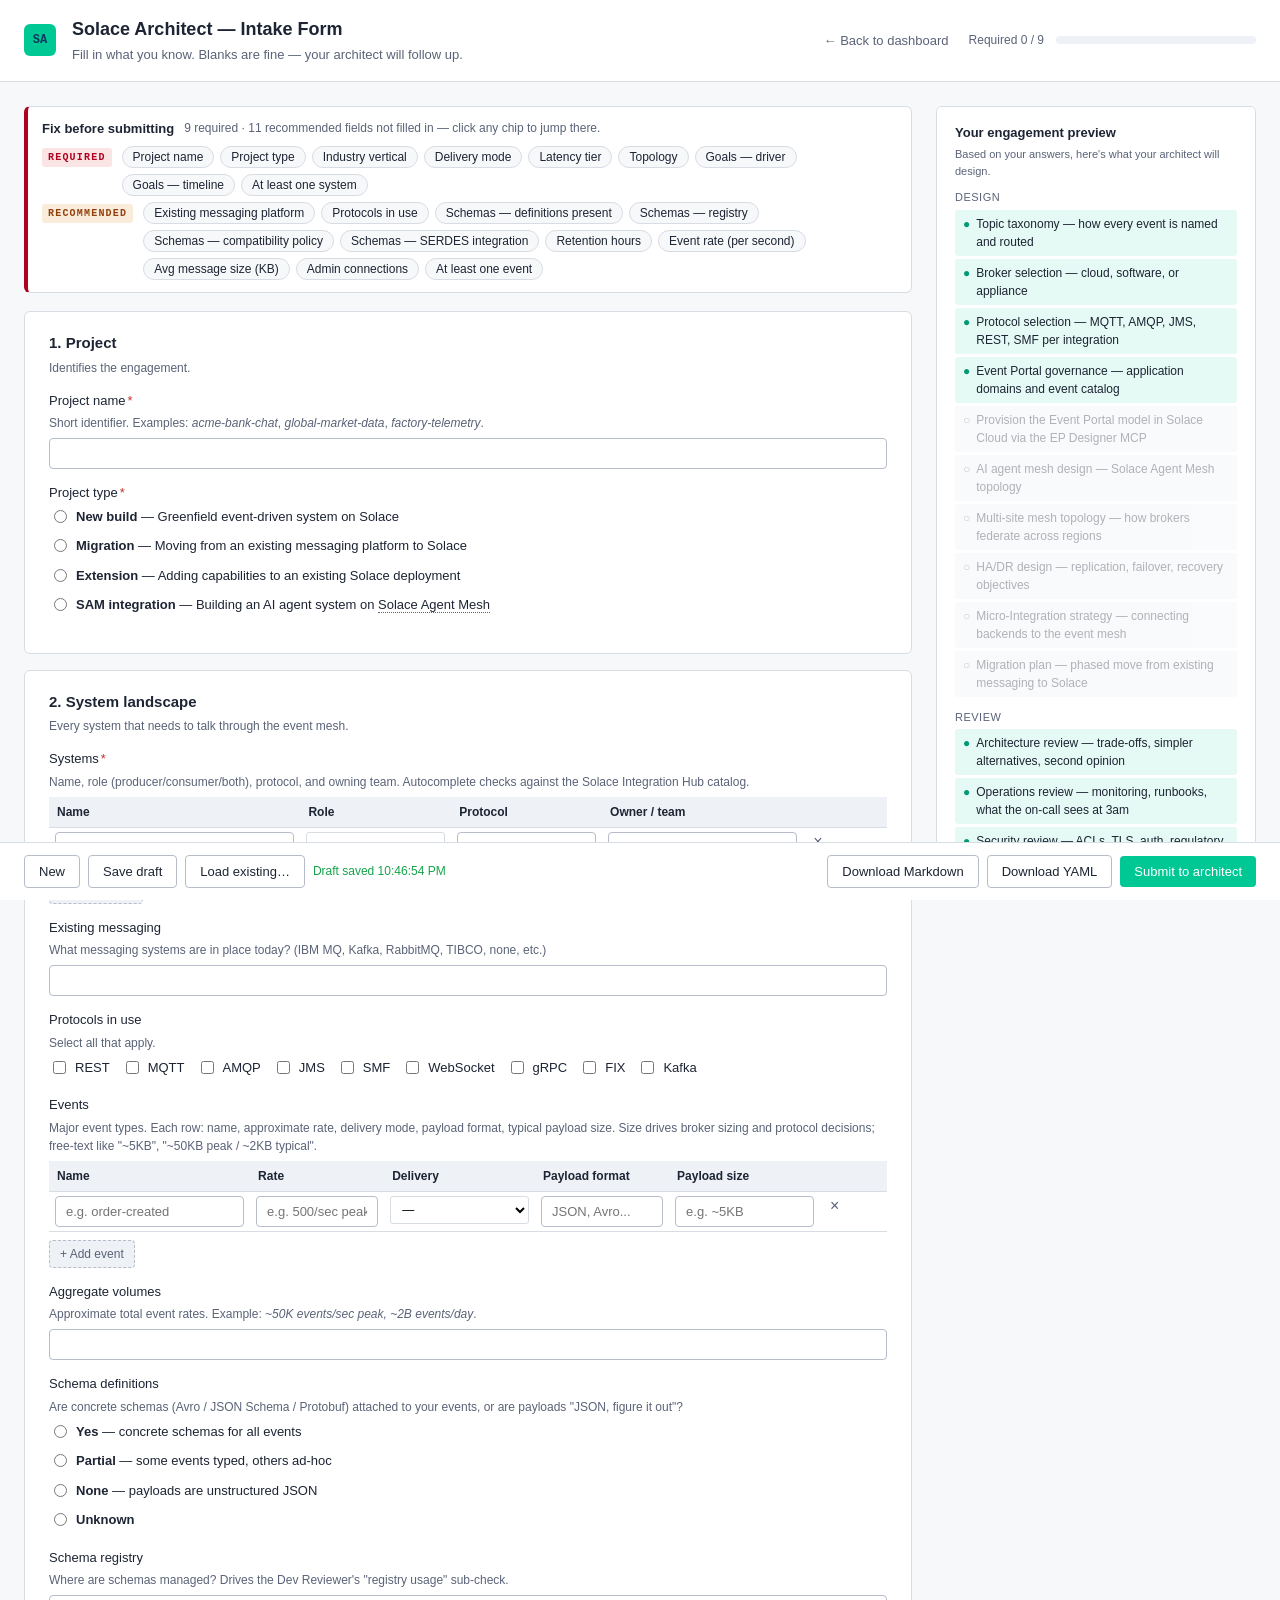
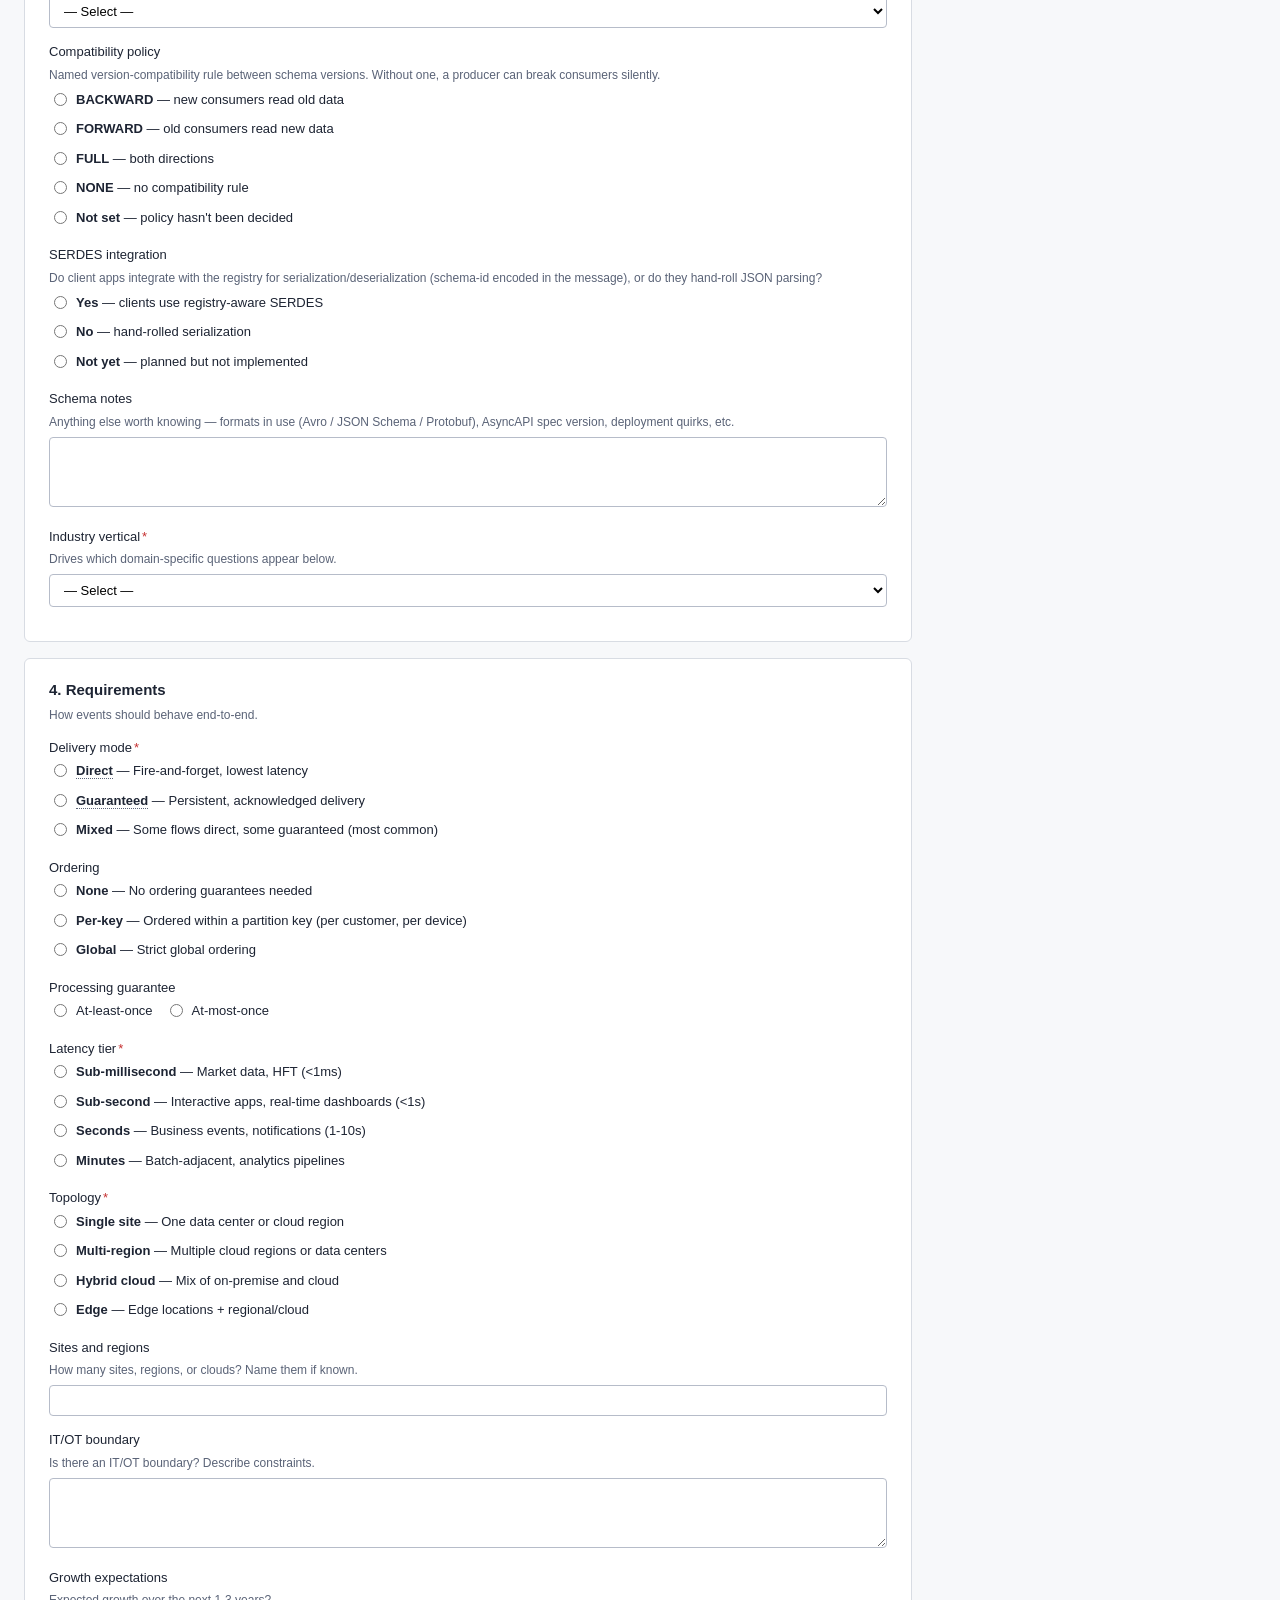
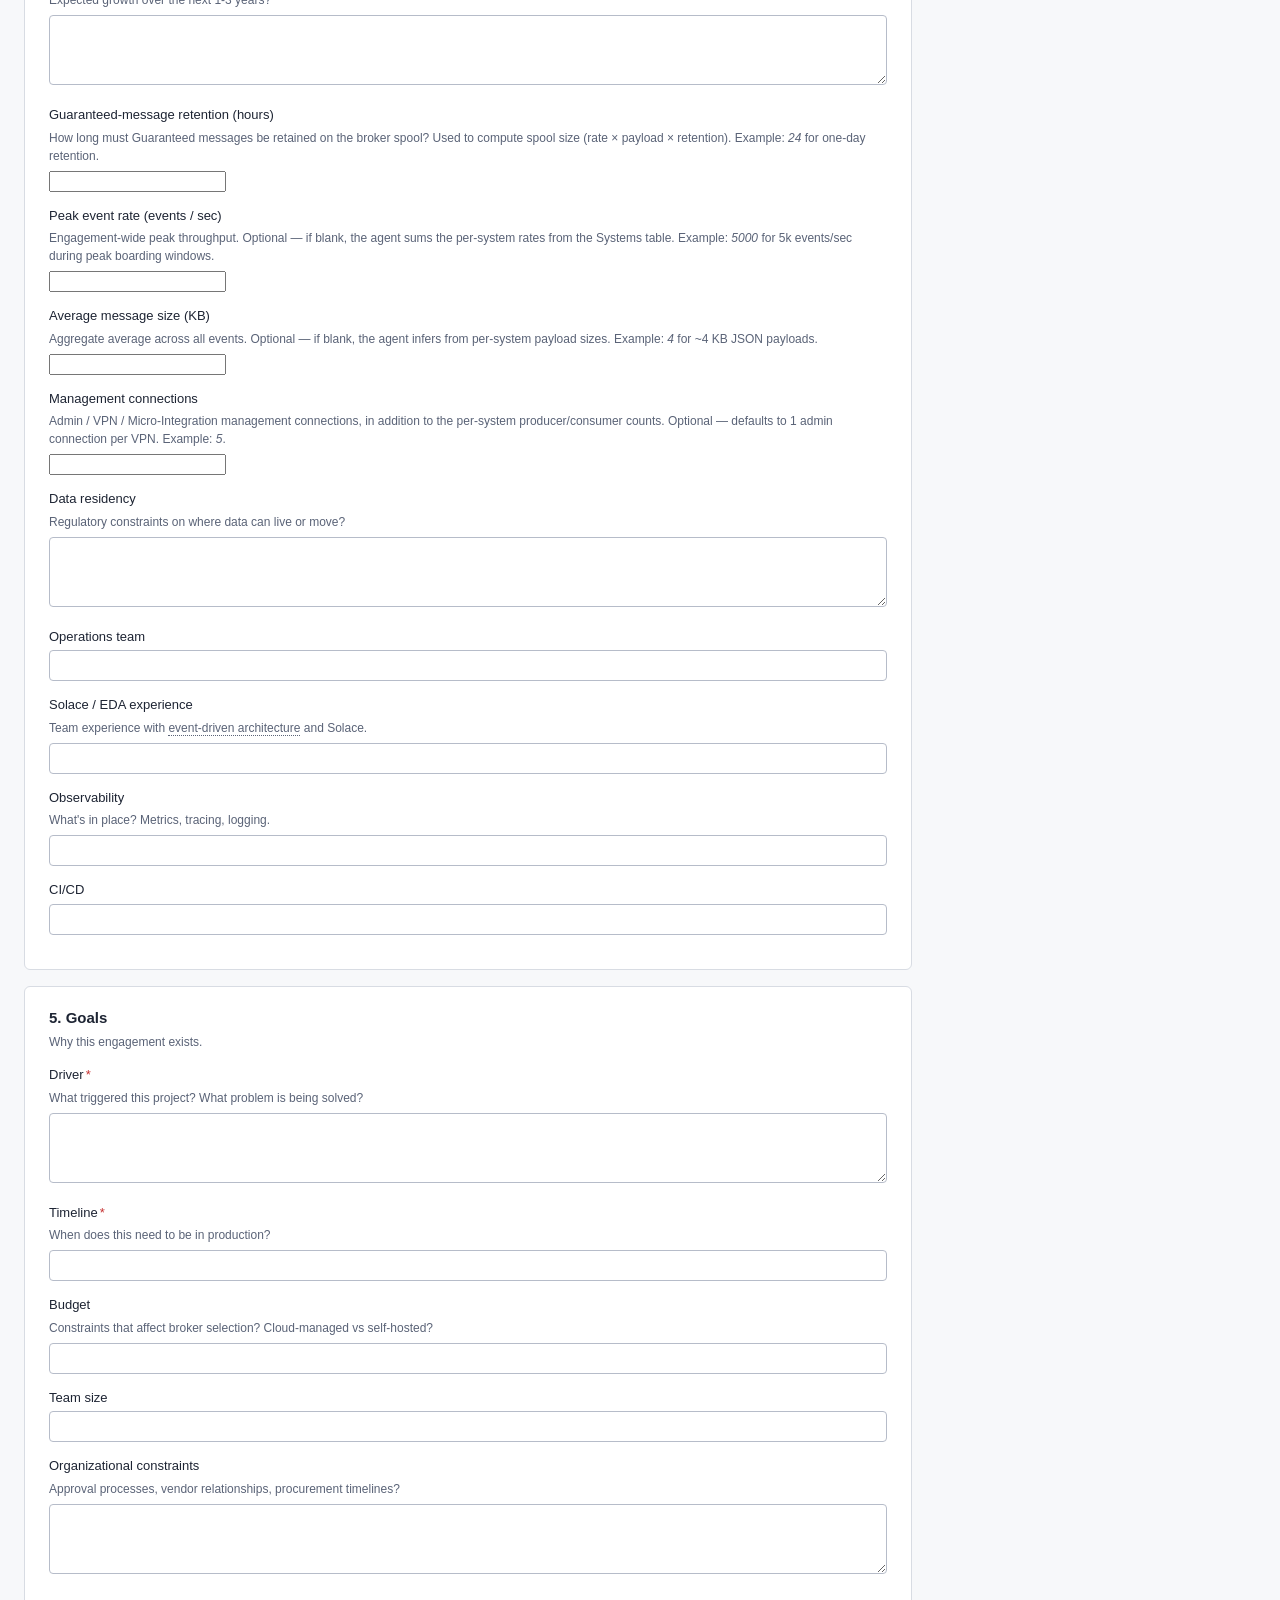
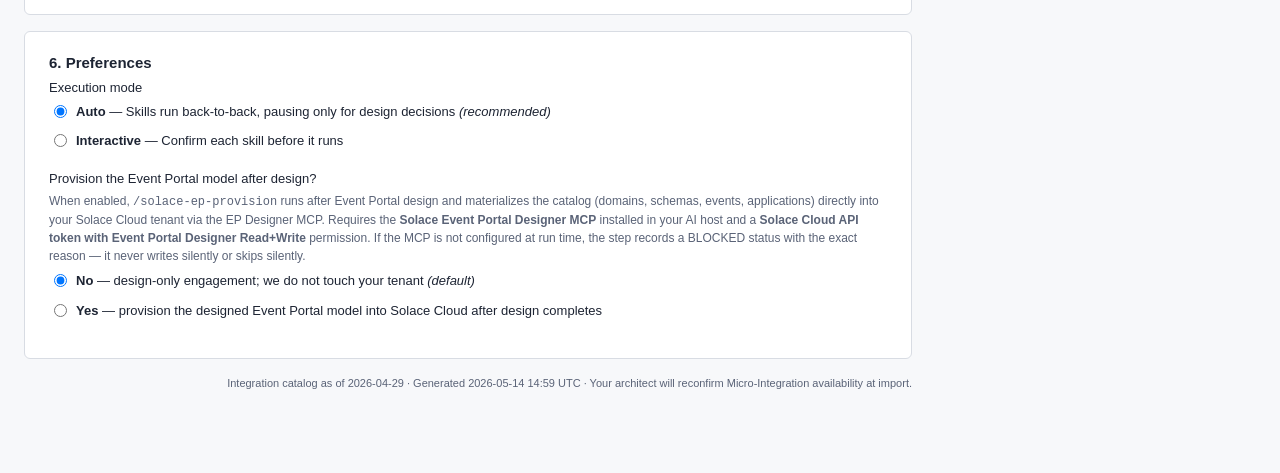
==== commit c1cf6b5f: "webui: intake cascade-wipe warning hidden when nothing to wipe The re-submit-intake modal's "Edit mo" ====
--- a/plugins/solace-architect-webui-entrypoint/src/solace_architect_webui_entrypoint/webui/intake/index.html
+++ b/plugins/solace-architect-webui-entrypoint/src/solace_architect_webui_entrypoint/webui/intake/index.html
@@ -1724,11 +1724,37 @@
   const editMatch = window.location.pathname.match(/^\/intake\/edit\/([^/]+)/);
   const editEid = editMatch ? decodeURIComponent(editMatch[1]) : null;
 
+  // When editing an existing engagement, find out whether ANY downstream
+  // phase has actually run. A freshly-cloned project lands on
+  // /intake/edit/<new-id> just like a real re-submit, but its
+  // engagement-status.yaml is empty (clone copies intake artifacts only)
+  // — there's nothing to wipe. Showing the cascade warning in that case
+  // is alarming and inaccurate. We count any step whose status is
+  // anything other than SKIPPED / NOT_STARTED — the EP opt-out at intake
+  // produces a SKIPPED entry for event-portal even on a fresh project,
+  // which is not real downstream.
+  let hasDownstream = false;
+  if (editEid) {
+    try {
+      const lc = await fetch(`/api/engagements/${encodeURIComponent(editEid)}/lifecycle`)
+        .then(r => r.ok ? r.json() : { steps: {} });
+      hasDownstream = Object.values(lc.steps || {}).some(s => {
+        const st = s && s.status;
+        return st && st !== "SKIPPED" && st !== "NOT_STARTED";
+      });
+    } catch {
+      // Network glitch — fall back to showing the warning. Wrong direction
+      // for the warning beats hiding it on a real re-submit that DOES wipe.
+      hasDownstream = true;
+    }
+  }
+
   openSubmitConfirmModal({
     data,
     missingRequired,
     missingRecommended,
     editEid,
+    hasDownstream,
     onConfirm: () => _doSubmit(data, editEid),
   });
 }
@@ -1768,7 +1794,7 @@
 // Render-on-open: re-rendered fresh each click so the summary reflects the
 // latest form state. Returns nothing — onConfirm is invoked when the user
 // commits. Closing via Cancel / Escape / backdrop click discards.
-function openSubmitConfirmModal({ data, missingRequired, missingRecommended, editEid, onConfirm }) {
+function openSubmitConfirmModal({ data, missingRequired, missingRecommended, editEid, hasDownstream, onConfirm }) {
   const modal = document.getElementById('submit-confirm-modal');
   const body  = document.getElementById('submit-confirm-body');
   const blockedReason = missingRequired.length > 0;
@@ -1834,8 +1860,11 @@
     : '';
 
   // Edit-mode cascade-wipe warning — same content as the old window.confirm()
-  // but styled to match the modal's destructive-action treatment.
-  const cascadeHtml = editEid
+  // but styled to match the modal's destructive-action treatment. Only
+  // surfaced when there's actual downstream state to wipe. A freshly-
+  // cloned project lands on this same /intake/edit/<id> route but has no
+  // downstream — showing the warning then is alarming and untrue.
+  const cascadeHtml = (editEid && hasDownstream)
     ? `<section class="modal-cascade">
          <div class="modal-cascade-head">⚠ Edit mode — this re-submission will WIPE downstream phases</div>
          <ul>
@@ -1853,15 +1882,19 @@
 
   body.innerHTML = summaryHtml + reqHtml + recHtml + cascadeHtml;
 
-  // Heading + primary-button label change based on state.
+  // Heading + primary-button label track the actual state. Edit-mode WITH
+  // downstream → destructive "Re-submit and wipe downstream"; edit-mode
+  // with nothing to wipe (clone / intake-only project) → friendlier
+  // "Submit intake" so the user isn't told they're wiping nothing.
+  const destructive = !!editEid && hasDownstream;
   document.getElementById('submit-confirm-title').textContent =
-    editEid ? 'Re-submit intake' : 'Submit intake';
+    destructive ? 'Re-submit intake' : 'Submit intake';
   const confirmBtn = document.getElementById('submit-confirm-go');
   confirmBtn.disabled = blockedReason;
   confirmBtn.textContent = blockedReason
     ? 'Fix required fields first'
-    : (editEid ? 'Re-submit and wipe downstream' : 'Confirm submit');
-  confirmBtn.classList.toggle('danger', !!editEid && !blockedReason);
+    : (destructive ? 'Re-submit and wipe downstream' : 'Confirm submit');
+  confirmBtn.classList.toggle('danger', destructive && !blockedReason);
 
   // Wire chip clicks to jump-to-section (then close the modal so the user
   // can actually edit the field).
